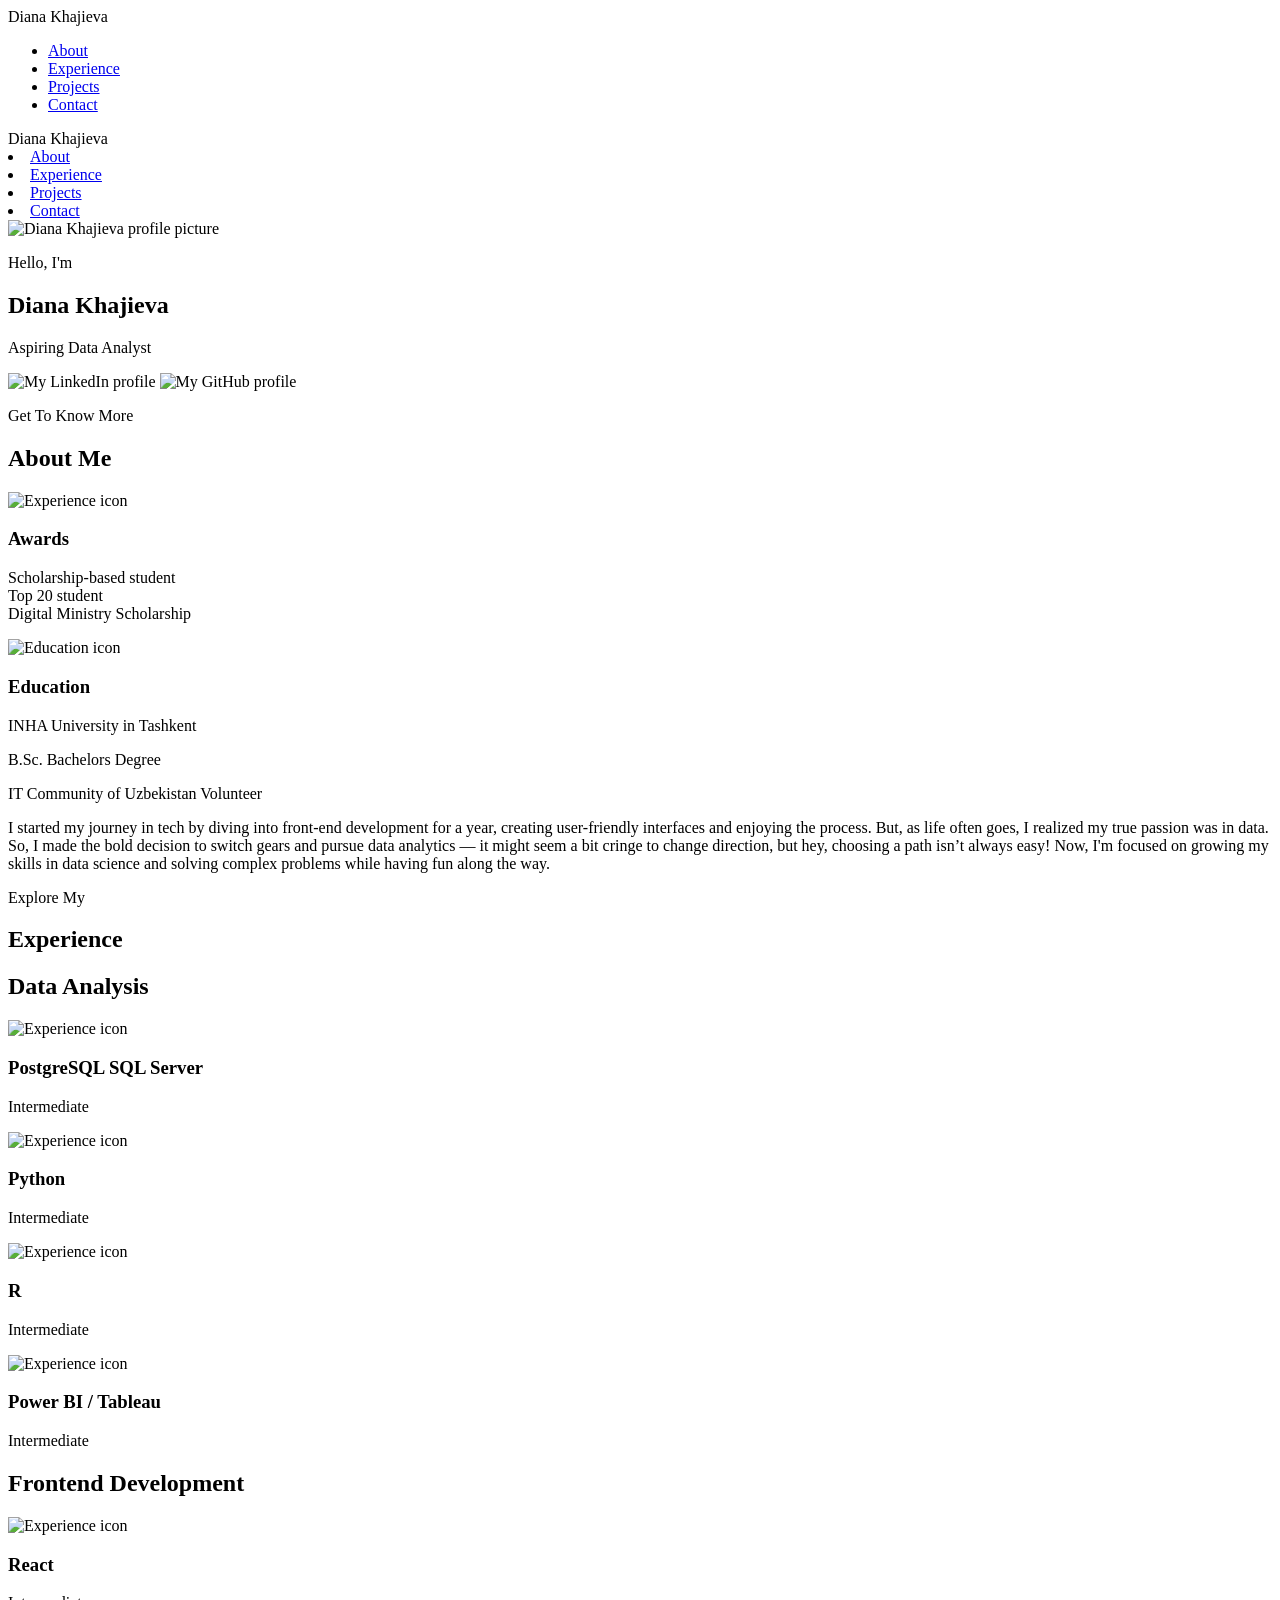
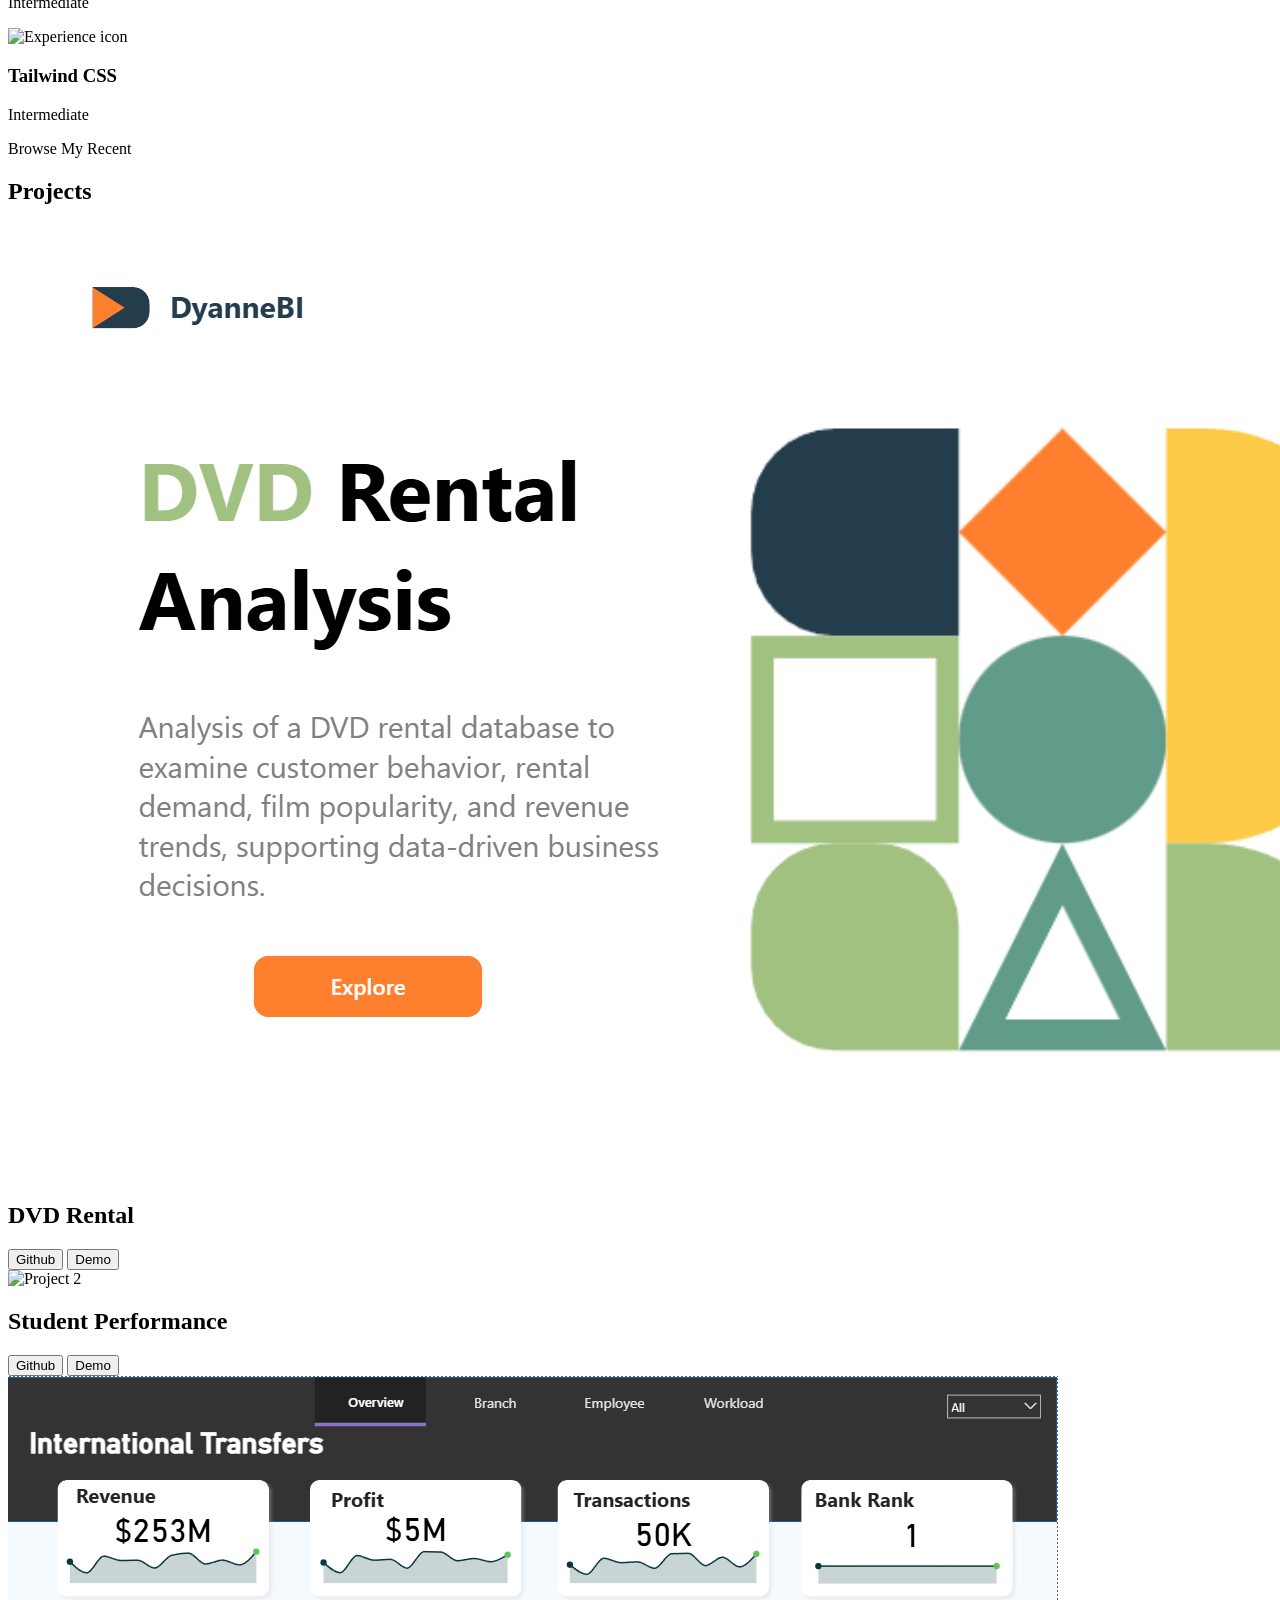
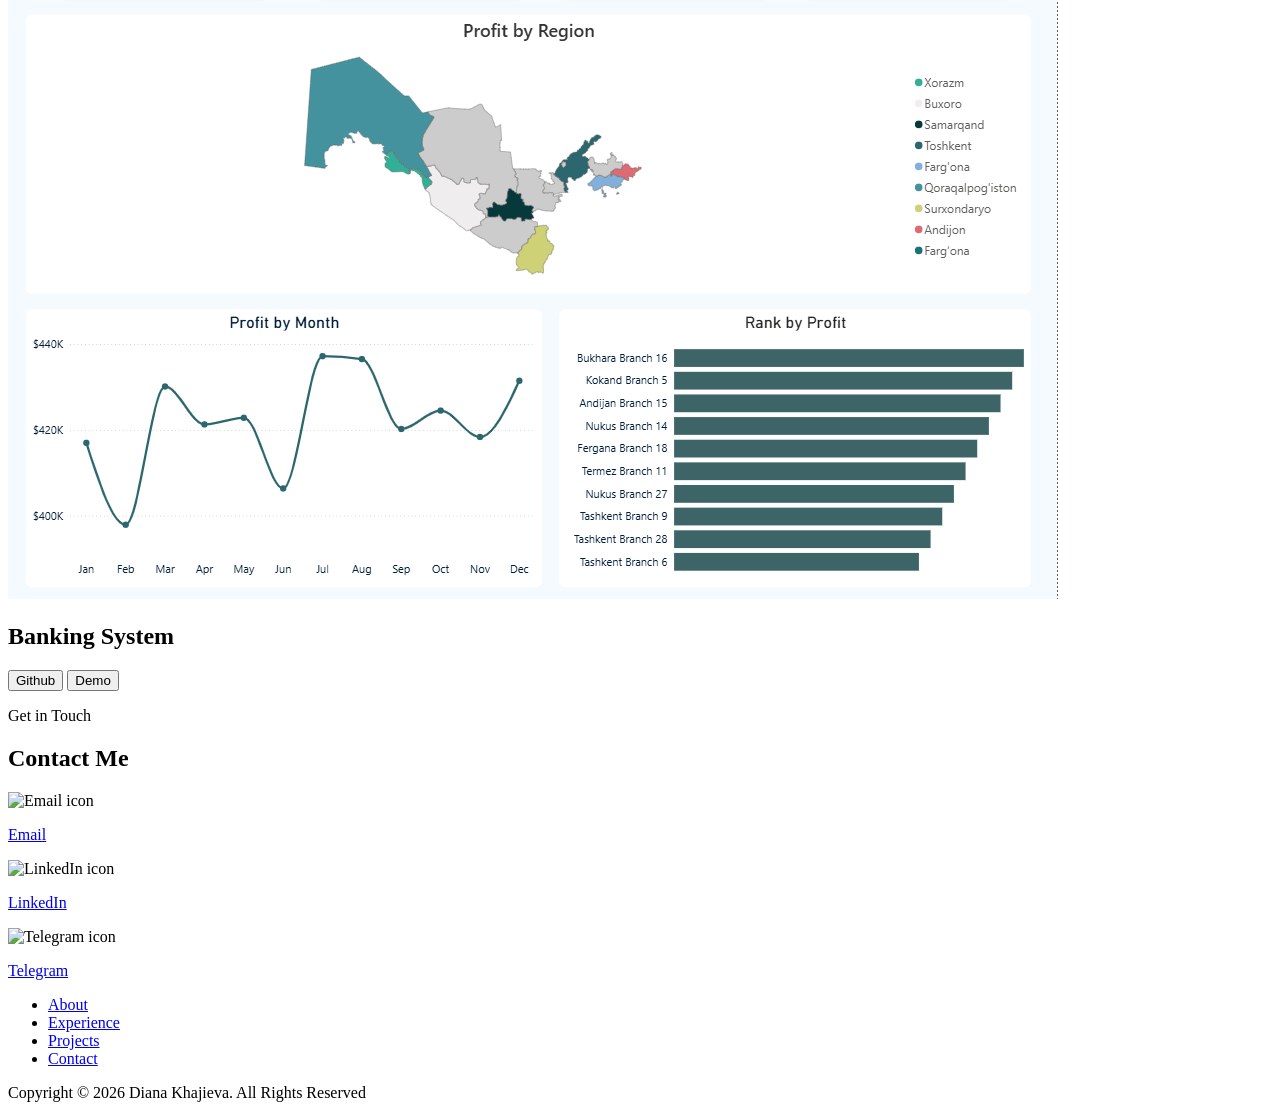
==== index.html @ f4fe3c89 "Update index.html" ====
<!DOCTYPE html>
<html lang="en">
<head>
    <meta charset="UTF-8">
    <meta name="viewport" content="width=device-width, initial-scale=1.0">
    <title>My Portfolio</title>
    <link rel="stylesheet" href="style.css">
    <link rel="stylesheet" href="mediaqueries.css">
</head>
<body>
   <nav id="desktop-nav">
    <div class="logo">Diana Khajieva</div>
    <div>
        <ul class="nav-links">
          <li><a href="#about">About</a></li>
          <li><a href="#experience">Experience</a></li>
          <li><a href="#projects">Projects</a></li>
          <li><a href="#contact">Contact</a></li>
        </ul>
    </div>
   </nav>
   <nav id="hamburger-nav">
    <div class="logo">Diana Khajieva</div>
    <div class="hamburger-menu">
        <div class="hamburger-icon" onclick="toggleMenu()">
            <span></span>
            <span></span>
            <span></span>
        </div>
        <div class="menu-links">
            <li><a href="#about" onclick="toggleMenu()">About</a></li>
            <li><a href="#experience" onclick="toggleMenu()">Experience</a></li>
            <li><a href="#projects" onclick="toggleMenu()">Projects</a></li>
            <li><a href="#contact" onclick="toggleMenu()">Contact</a></li>
        </div>
    </div>
   </nav>
   <section id="profile">
    <div class="section__pic-container">
        <img src="./assets/myphoto.jpg" alt="Diana Khajieva profile picture">
    </div>
    <div class="section__text">
        <p class="section__text__p1">Hello, I'm</p>
        <h1>Diana Khajieva</h1>
        <p class="section__text__p2">Aspiring Data Analyst</p>
        <div id="socials-container">
            <img 
            src="./assets/linkedin.png" 
            alt="My LinkedIn profile"
            class="icon" 
            onclick="location.href='https://www.linkedin.com/in/diana-khajieva/'"
            />
            <img 
            src="./assets/github.png" 
            alt="My GitHub profile"
            class="icon" 
            onclick="location.href='https://github.com/KhDyanne?tab=repositories'"
            />
        </div>
    </div>
   </section>
   <section id="about">
    <p class="section__text__p1">Get To Know More</p>
    <h1 class="title">About Me</h1>
    <div class="section-container">
        <div class="about-details-container">
            <div class="about-containers">
                <div class="details-container">
                    <img 
                    src="./assets/experience.png" 
                    alt="Experience icon"
                    class="icon"
                    />
                    <h3>Awards</h3>
                    <p>Scholarship-based student<br/>Top 20 student<br/>Digital Ministry Scholarship</p>
                </div>
                <div class="details-container">
                    <img 
                    src="./assets/education.png" 
                    alt="Education icon"
                    class="icon"
                    />
                    <h3>Education</h3>
                    <p>INHA University in Tashkent</p>
                    <p>B.Sc. Bachelors Degree</p>
                    <p>IT Community of Uzbekistan Volunteer</p>
                </div>
            </div>
            <div class="text-container">
                <p>
                    I started my journey in tech by diving into front-end development for a year, creating user-friendly interfaces and enjoying the process. But, as life often goes, I realized my true passion was in data. So, I made the bold decision to switch gears and pursue data analytics — it might seem a bit cringe to change direction, but hey, choosing a path isn’t always easy! Now, I'm focused on growing my skills in data science and solving complex problems while having fun along the way.
                </p>
            </div>
        </div>
    </div>
   </section>
   <section id="experience">
    <p class="section__text__p1">Explore My</p>
    <h1 class="title">Experience</h1>
    <div class="experience-details-container">
        <div class="about-containers">
            <div class="details-container">
                <h2 class="experience-sub-title">Data Analysis</h2>
                <div class="article-container">
                    <article>
                        <img 
                          src="./assets/checkmark.png" 
                          alt="Experience icon"
                          class="icon"
                         />
                         <div>
                          <h3>PostgreSQL SQL Server</h3>
                          <p>Intermediate</p>
                         </div>
                      </article>
                      <article>
                        <img 
                          src="./assets/checkmark.png" 
                          alt="Experience icon"
                          class="icon"
                         />
                         <div>
                           <h3>Python</h3>
                          <p>Intermediate</p>
                         </div>                        
                      </article>  
                      <article>
                        <img 
                          src="./assets/checkmark.png" 
                          alt="Experience icon"
                          class="icon"
                         />
                         <div>
                          <h3>R</h3>
                          <p>Intermediate</p>
                         </div>
                      </article>  
                      <article>
                        <img 
                          src="./assets/checkmark.png" 
                          alt="Experience icon"
                          class="icon"
                         />
                         <div>
                          <h3>Power BI / Tableau</h3>
                          <p>Intermediate</p>
                         </div>                        
                      </article> 
                </div>
            </div>
               <div class="details-container">
                <h2 class="experience-sub-title">Frontend Development</h2>
                <div class="article-container">
                    <article>
                      <img 
                        src="./assets/checkmark.png" 
                        alt="Experience icon"
                        class="icon"
                       />
                       <div>
                        <h3>React</h3>
                        <p>Intermediate</p>
                       </div>
                    </article>
                    <article>
                        <img 
                          src="./assets/checkmark.png" 
                          alt="Experience icon"
                          class="icon"
                         />
                         <div>
                          <h3>Tailwind CSS</h3>
                          <p>Intermediate</p>
                         </div>
                      </article>                     
                </div>
            </div>
        </div>
    </div>
   </section>
   <section id="projects">
    <p class="section__text__p1">Browse My Recent</p>
    <h1 class="title">Projects</h1>
    <div class="experience-details-container">
        <div class="about-containers">
            <div class="details-container color-container">
                <div class="article-container">
                    <img src="./assets/DVD Rental.png" alt="Project 1" class="project-img" />
                </div>
                <h2 class="experience-sub-title projetc-title">DVD Rental</h2>
                <div class="btn-container">
                    <button class="btn btn-color-2 project-btn" onclick="location.href='https://github.com/dianakhajieva/DVD-Rental-Analysis'">
                        Github
                    </button>
                    <button class="btn btn-color-2 project-btn" onclick="location.href='https://app.powerbi.com/view?r=eyJrIjoiZTMzMTIxOTgtY2NmOC00ZjBiLTk1ZGItYzE1MWYwODk1NDNjIiwidCI6ImJiODFlMDgyLTZmNzgtNDA4OS1hNmI2LTE3ODM3NzQ4ODQ0MyIsImMiOjEwfQ%3D%3D&pageName=be374f6d614ab4d9fee4'">
                        Demo
                    </button>
                </div>
            </div>
            <div class="details-container color-container">
                <div class="article-container">
                    <img src="./assets/Student Performance.png" alt="Project 2" class="project-img" />
                </div>
                <h2 class="experience-sub-title projetc-title">Student Performance</h2>
                <div class="btn-container">
                    <button class="btn btn-color-2 project-btn" onclick="location.href='https://github.com/dianakhajieva/Student-Dashboard'">
                        Github
                    </button>
                     <button class="btn btn-color-2 project-btn" onclick="location.href='https://app.powerbi.com/view?r=eyJrIjoiN2Y1ZDM3NTctZGQ3OS00MjJiLTk4ODctMjk1YzY3ODg1MDYzIiwidCI6ImJiODFlMDgyLTZmNzgtNDA4OS1hNmI2LTE3ODM3NzQ4ODQ0MyIsImMiOjEwfQ%3D%3D'">
                        Demo
                    </button>
                </div>
            </div>
            <div class="details-container color-container">
                <div class="article-container">
                    <img src="./assets/Banking Dashboard.png" alt="Project 3" class="project-img" />
                </div>
                <h2 class="experience-sub-title projetc-title">Banking System</h2>
                <div class="btn-container">
                    <button class="btn btn-color-2 project-btn" onclick="location.href='https://github.com/dianakhajieva/Banking-Dashboard'">
                        Github
                    </button>
                     <button class="btn btn-color-2 project-btn" onclick="location.href='https://app.powerbi.com/view?r=eyJrIjoiMmIwMDI1ZDAtZTk2OS00MzQyLTkzYzUtZTgxOGIwMzc1NmM0IiwidCI6ImJiODFlMDgyLTZmNzgtNDA4OS1hNmI2LTE3ODM3NzQ4ODQ0MyIsImMiOjEwfQ%3D%3D&pageName=4c919d1bd4a3b4f9d3ef'">
                        Demo
                    </button>
                </div>
            </div>
        </div>
    </div>
   </section>
   <section id="contact">
    <p class="section__text__p1">Get in Touch</p>
    <h1 class="title">Contact Me</h1>
    <div class="contact-info-upper-container">
        <div class="contact-info-container">
            <img 
              src="./assets/email.png" 
              alt="Email icon" 
              class="icon contact-icon email-icon"
            />
            <p><a href="mailto:dianakhajievagmail.com">Email</a></p>
        </div>
        <div class="contact-info-container">
            <img 
              src="./assets/linkedin.png" 
              alt="LinkedIn icon" 
              class="icon contact-icon"
            />
            <p><a href="https://www.linkedin.com/in/diana-khajieva/">LinkedIn</a></p>
        </div>
        <div class="contact-info-container">
            <img 
              src="./assets/telegram.png" 
              alt="Telegram icon" 
              class="icon contact-icon"
            />
            <p><a href="https://t.me/khdyanne">Telegram</a></p>
        </div>
    </div>
   </section>
   <footer>
    <nav>
        <div class="nav-links-container">
            <ul class="nav-links">
                <li><a href="#about">About</a></li>
                <li><a href="#experience">Experience</a></li>
                <li><a href="#projects">Projects</a></li>
                <li><a href="#contact">Contact</a></li>
              </ul>
        </div>
    </nav>
    <p>Copyright &#169 2026 Diana Khajieva. All Rights Reserved</p>
   </footer>
    <script src="script.js"></script>
</body>
</html>
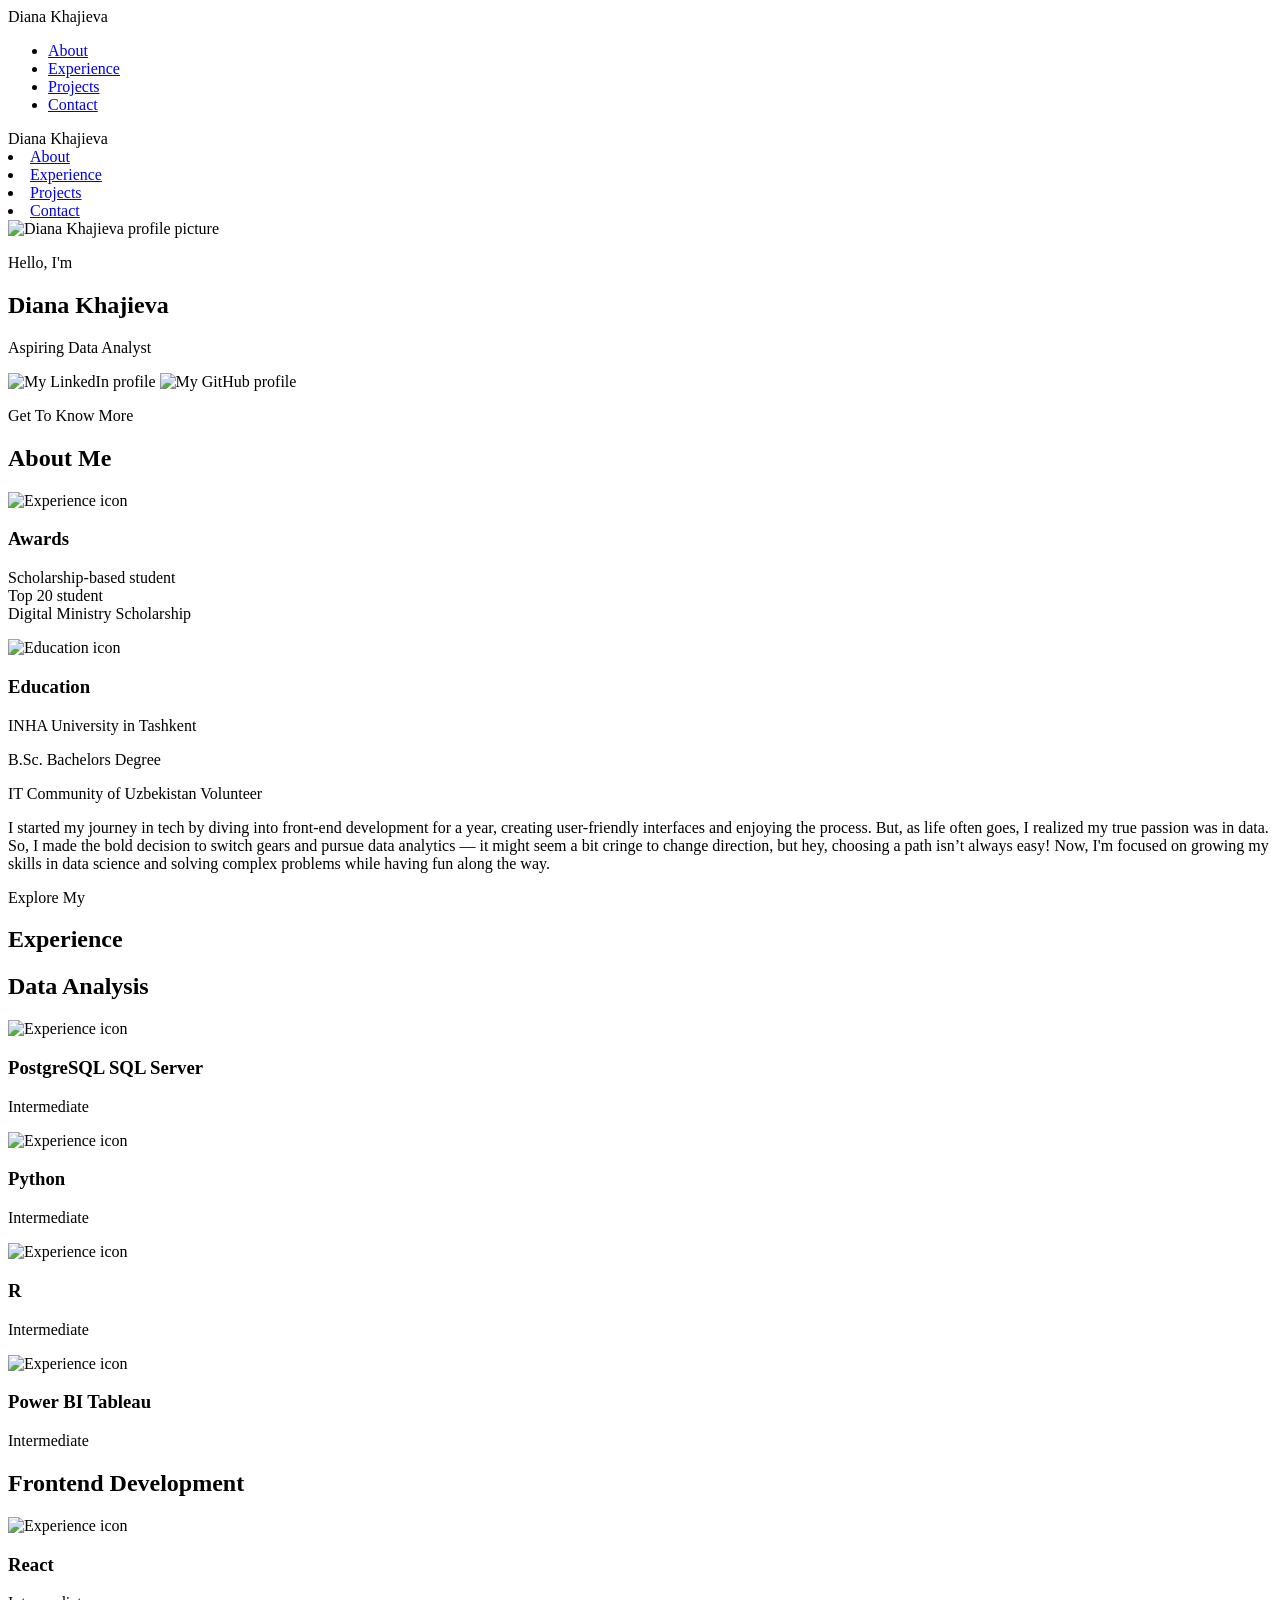
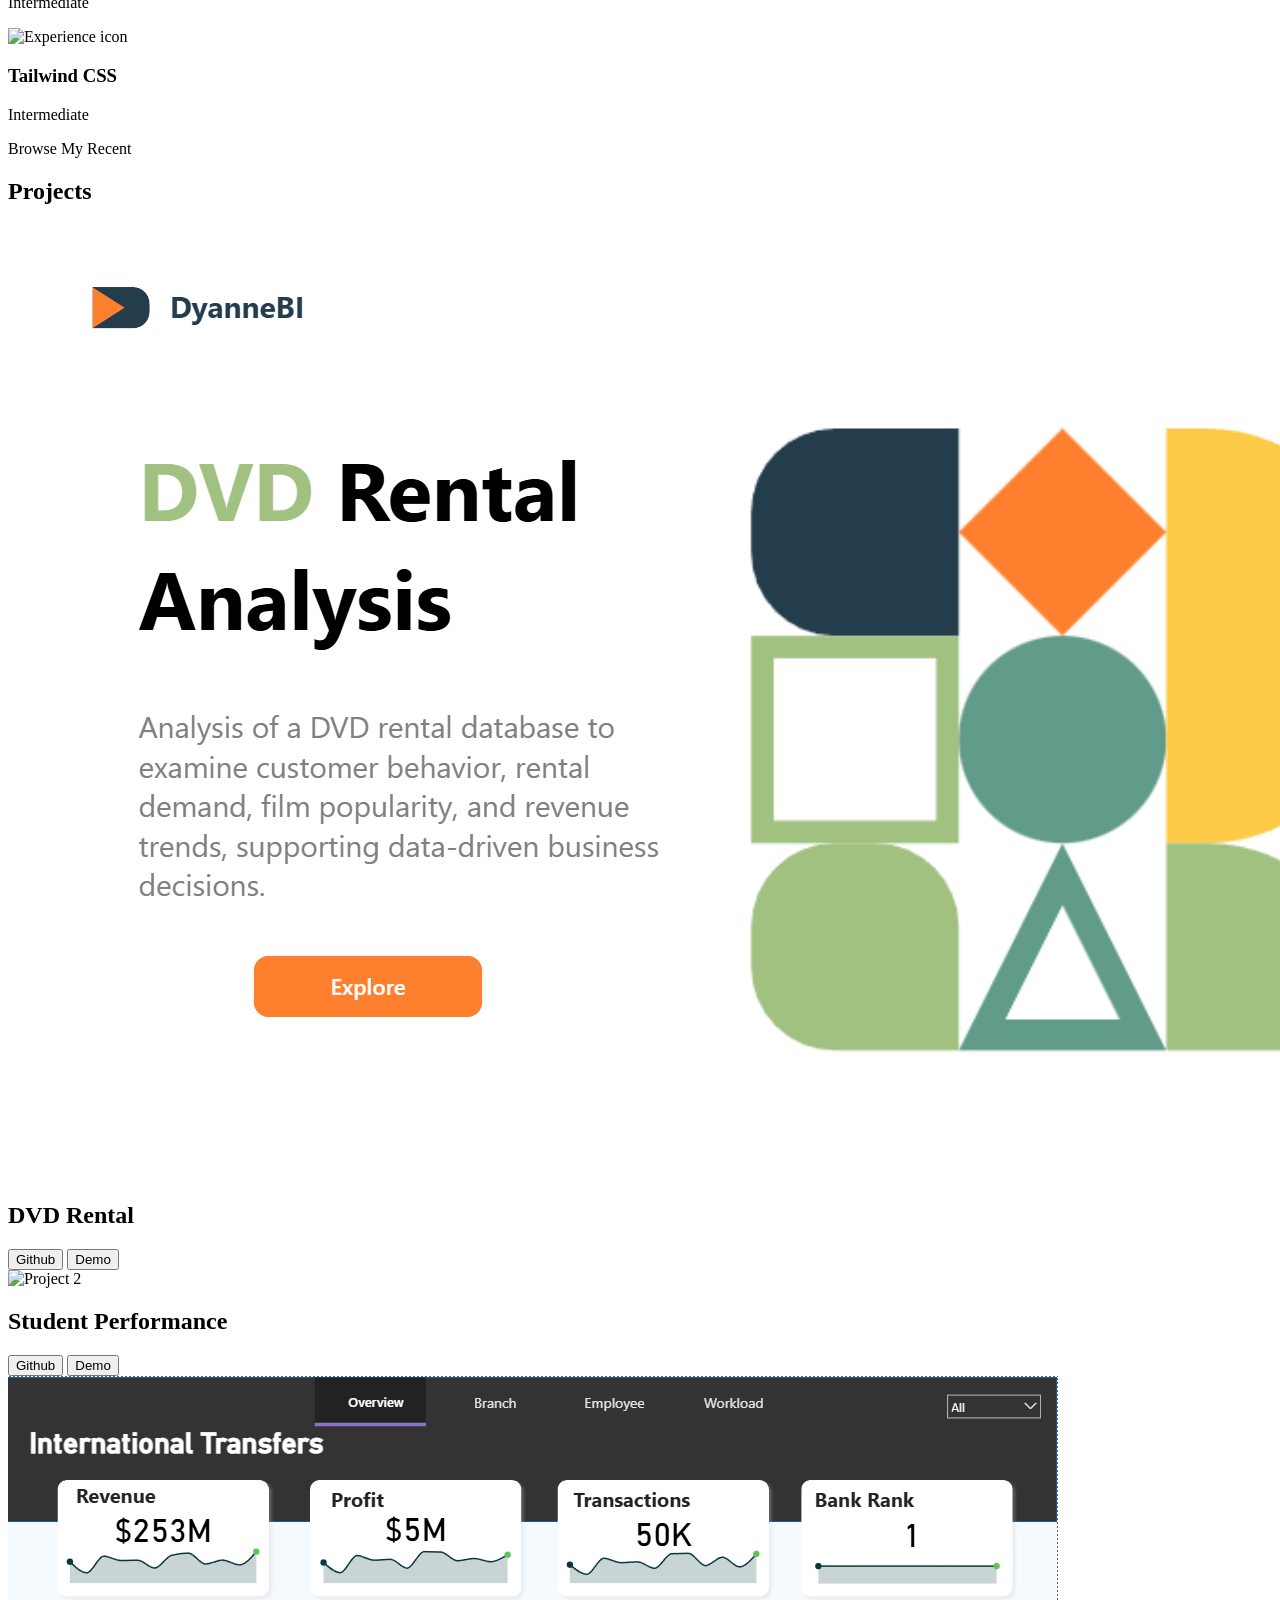
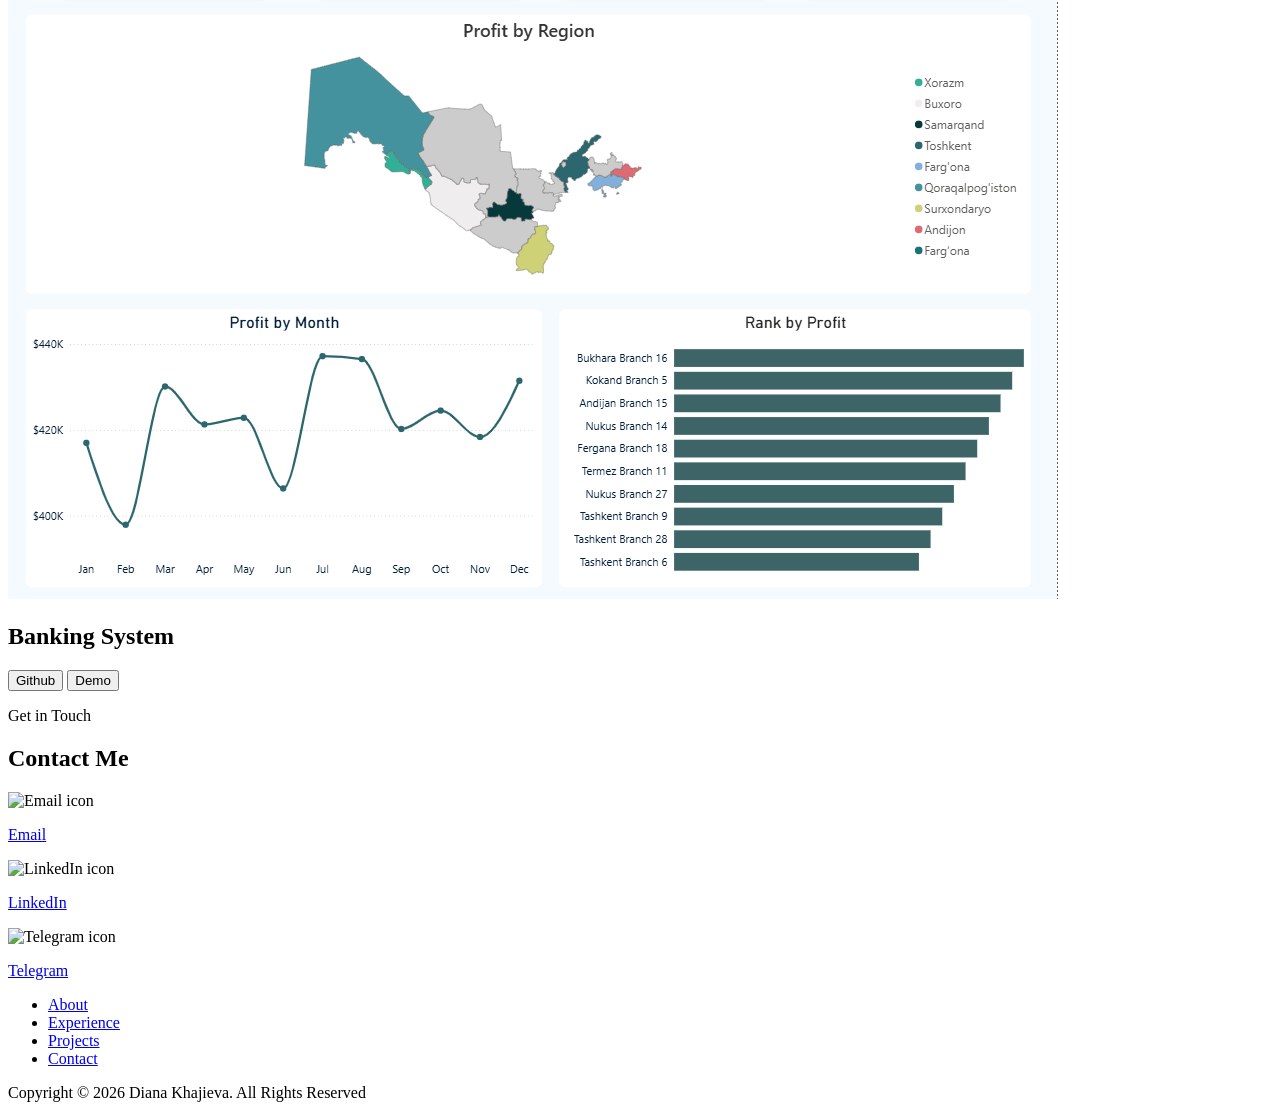
==== commit 74098d35: "Update index.html" ====
--- a/index.html
+++ b/index.html
@@ -142,7 +142,7 @@
                           class="icon"
                          />
                          <div>
-                          <h3>Power BI / Tableau</h3>
+                          <h3>Power BI Tableau</h3>
                           <p>Intermediate</p>
                          </div>                        
                       </article> 
@@ -277,3 +277,4 @@
 
 
 
+
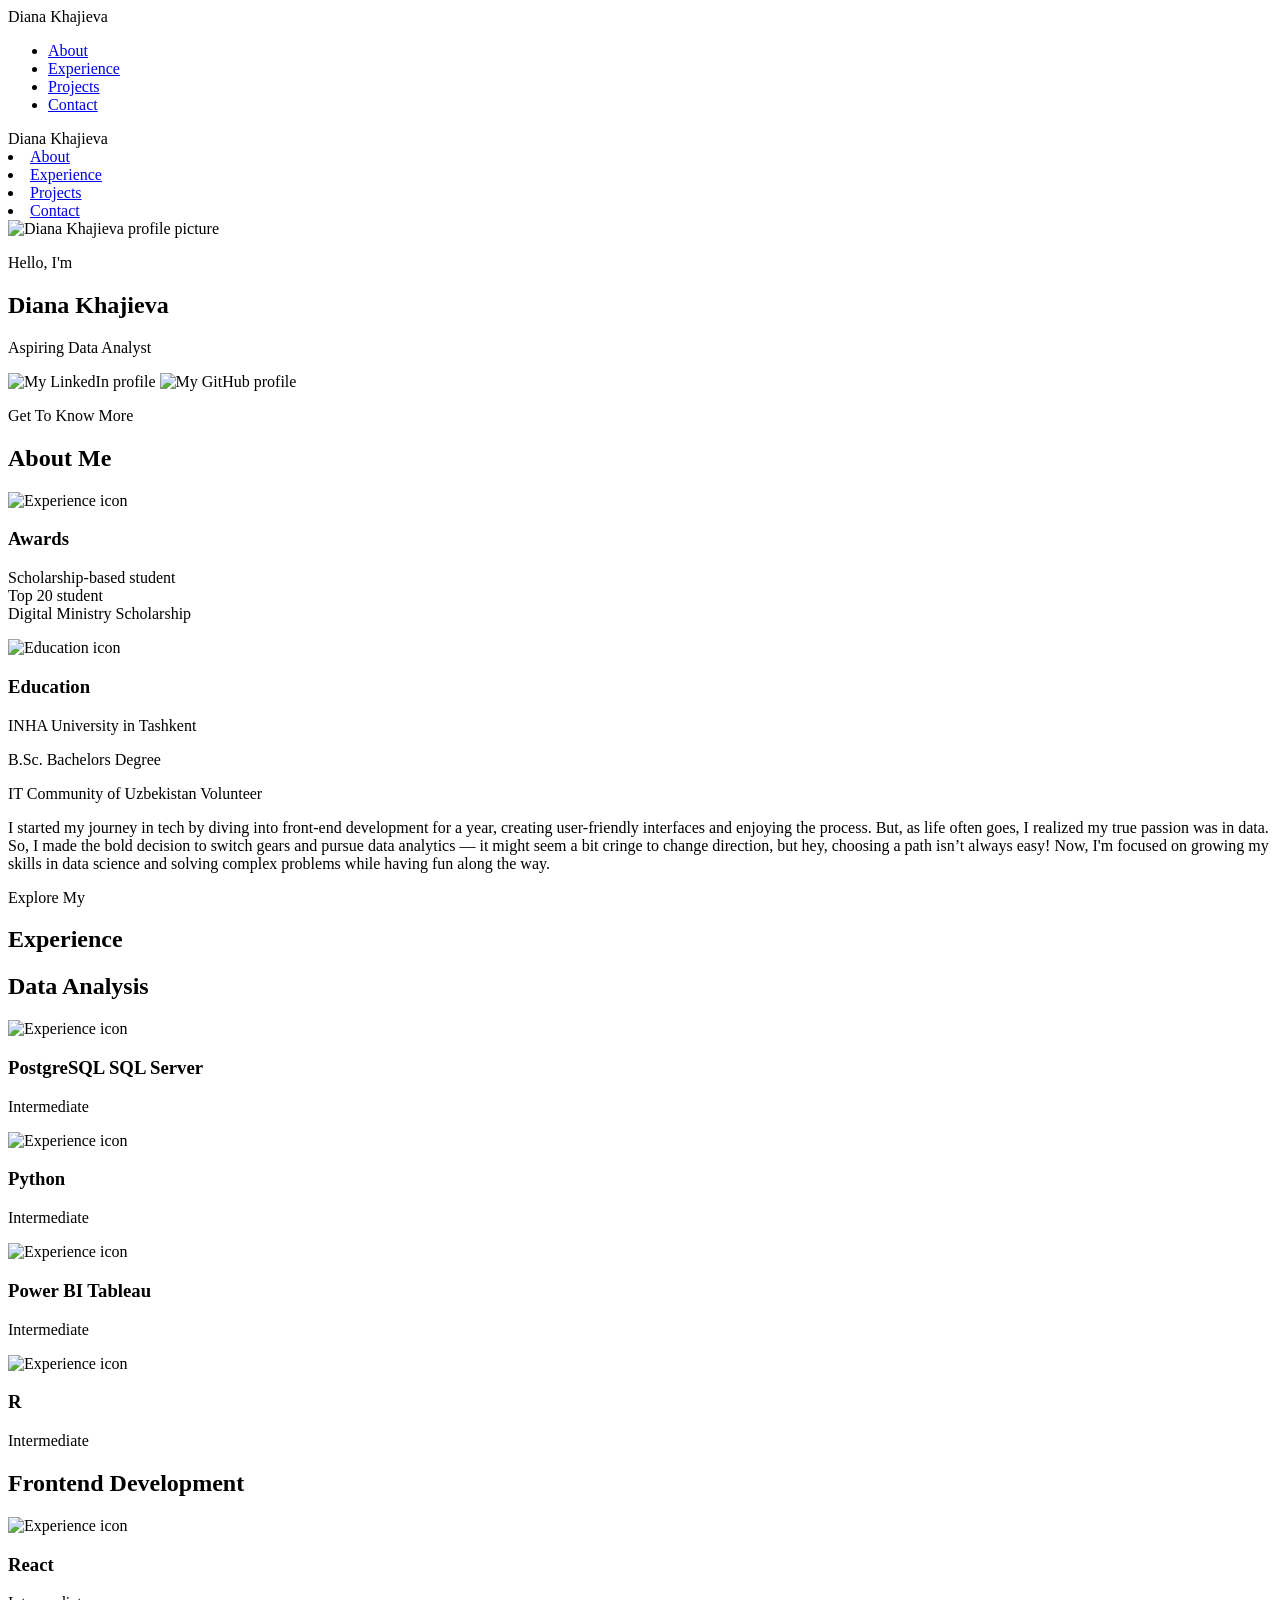
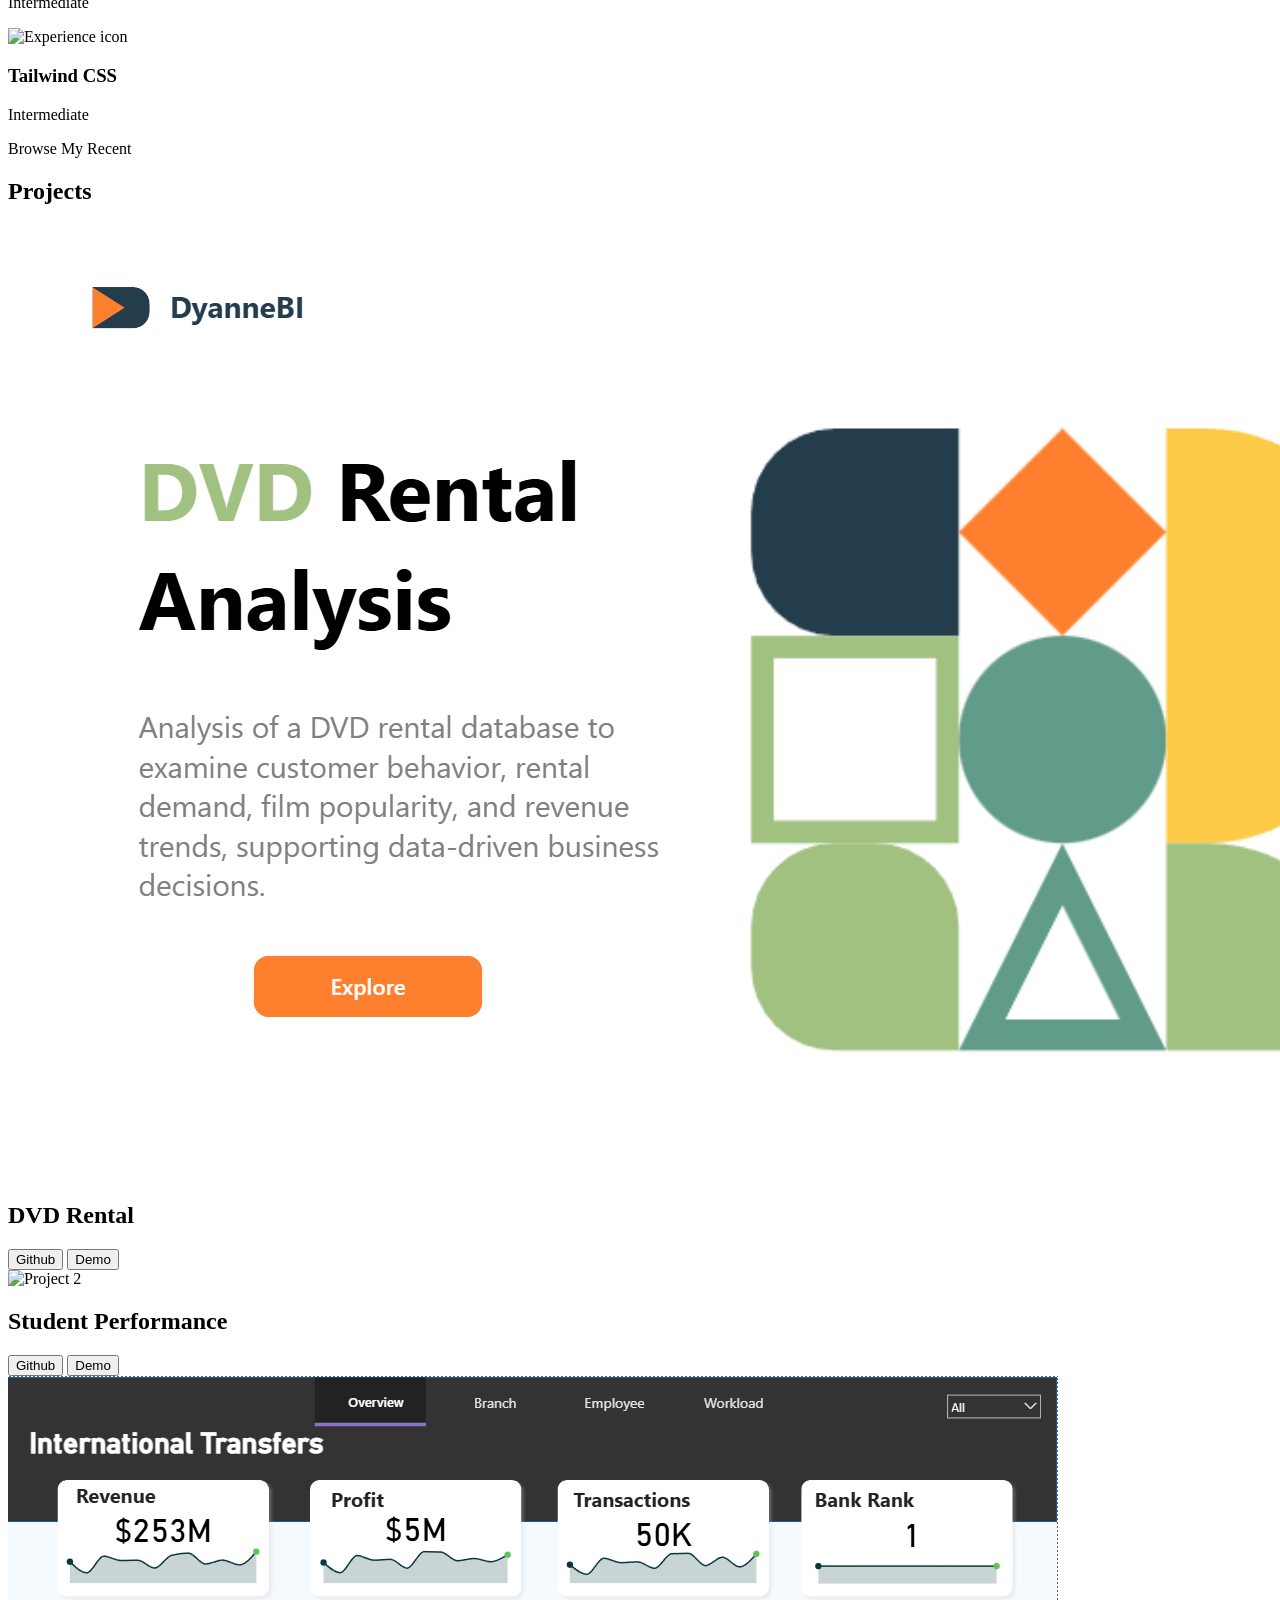
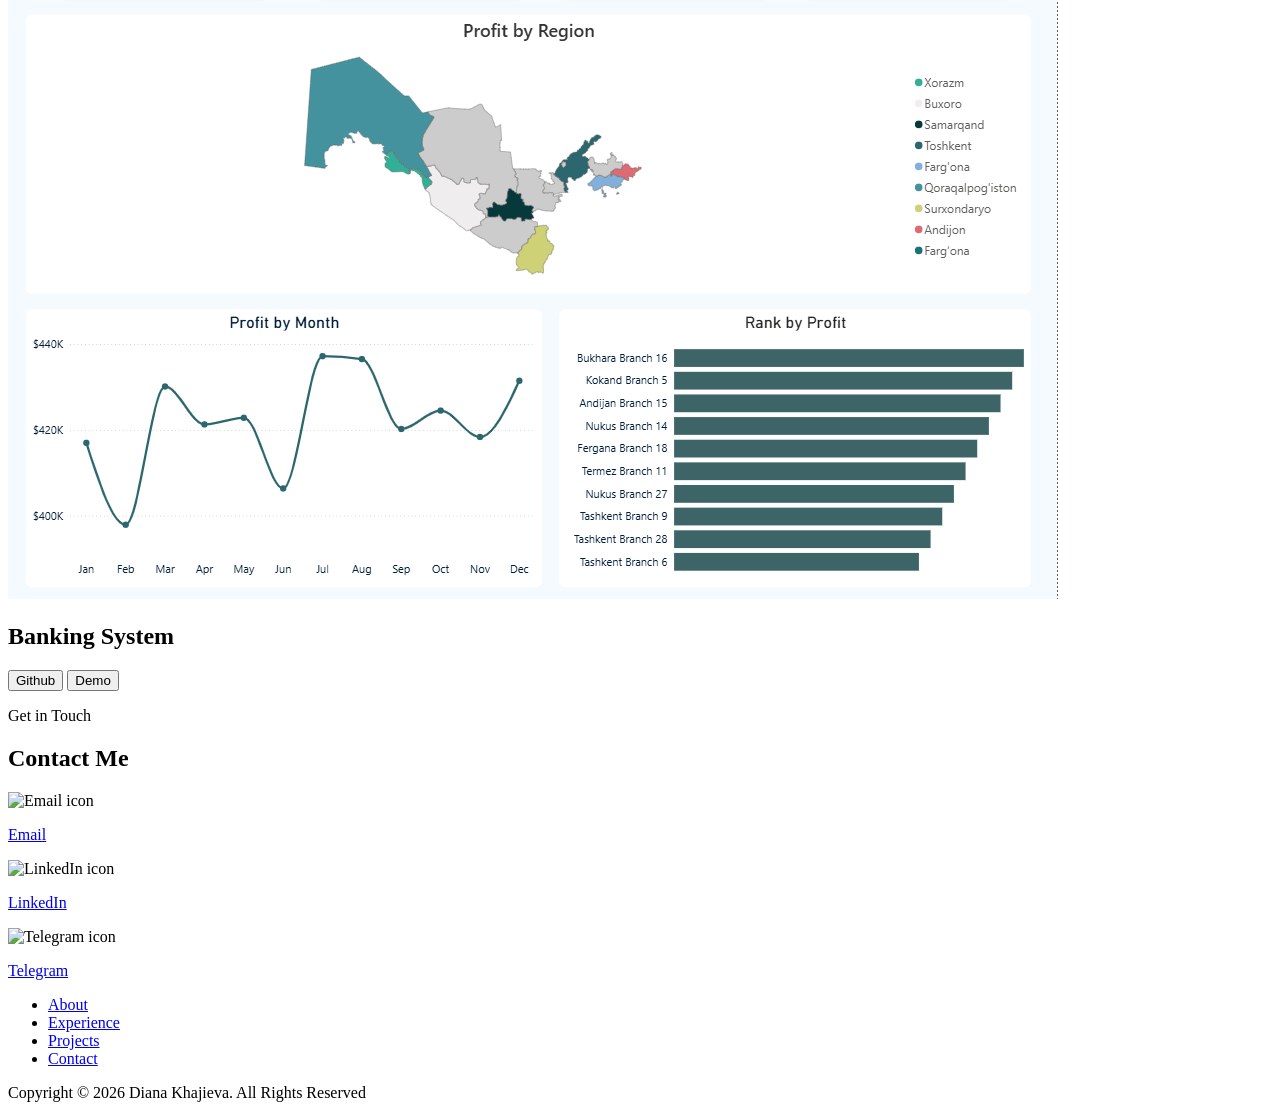
==== commit 44488e45: "Update index.html" ====
--- a/index.html
+++ b/index.html
@@ -131,7 +131,7 @@
                           class="icon"
                          />
                          <div>
-                          <h3>R</h3>
+                          <h3>Power BI Tableau</h3>
                           <p>Intermediate</p>
                          </div>
                       </article>  
@@ -142,7 +142,7 @@
                           class="icon"
                          />
                          <div>
-                          <h3>Power BI Tableau</h3>
+                          <h3>R</h3>
                           <p>Intermediate</p>
                          </div>                        
                       </article> 
@@ -278,3 +278,4 @@
 
 
 
+
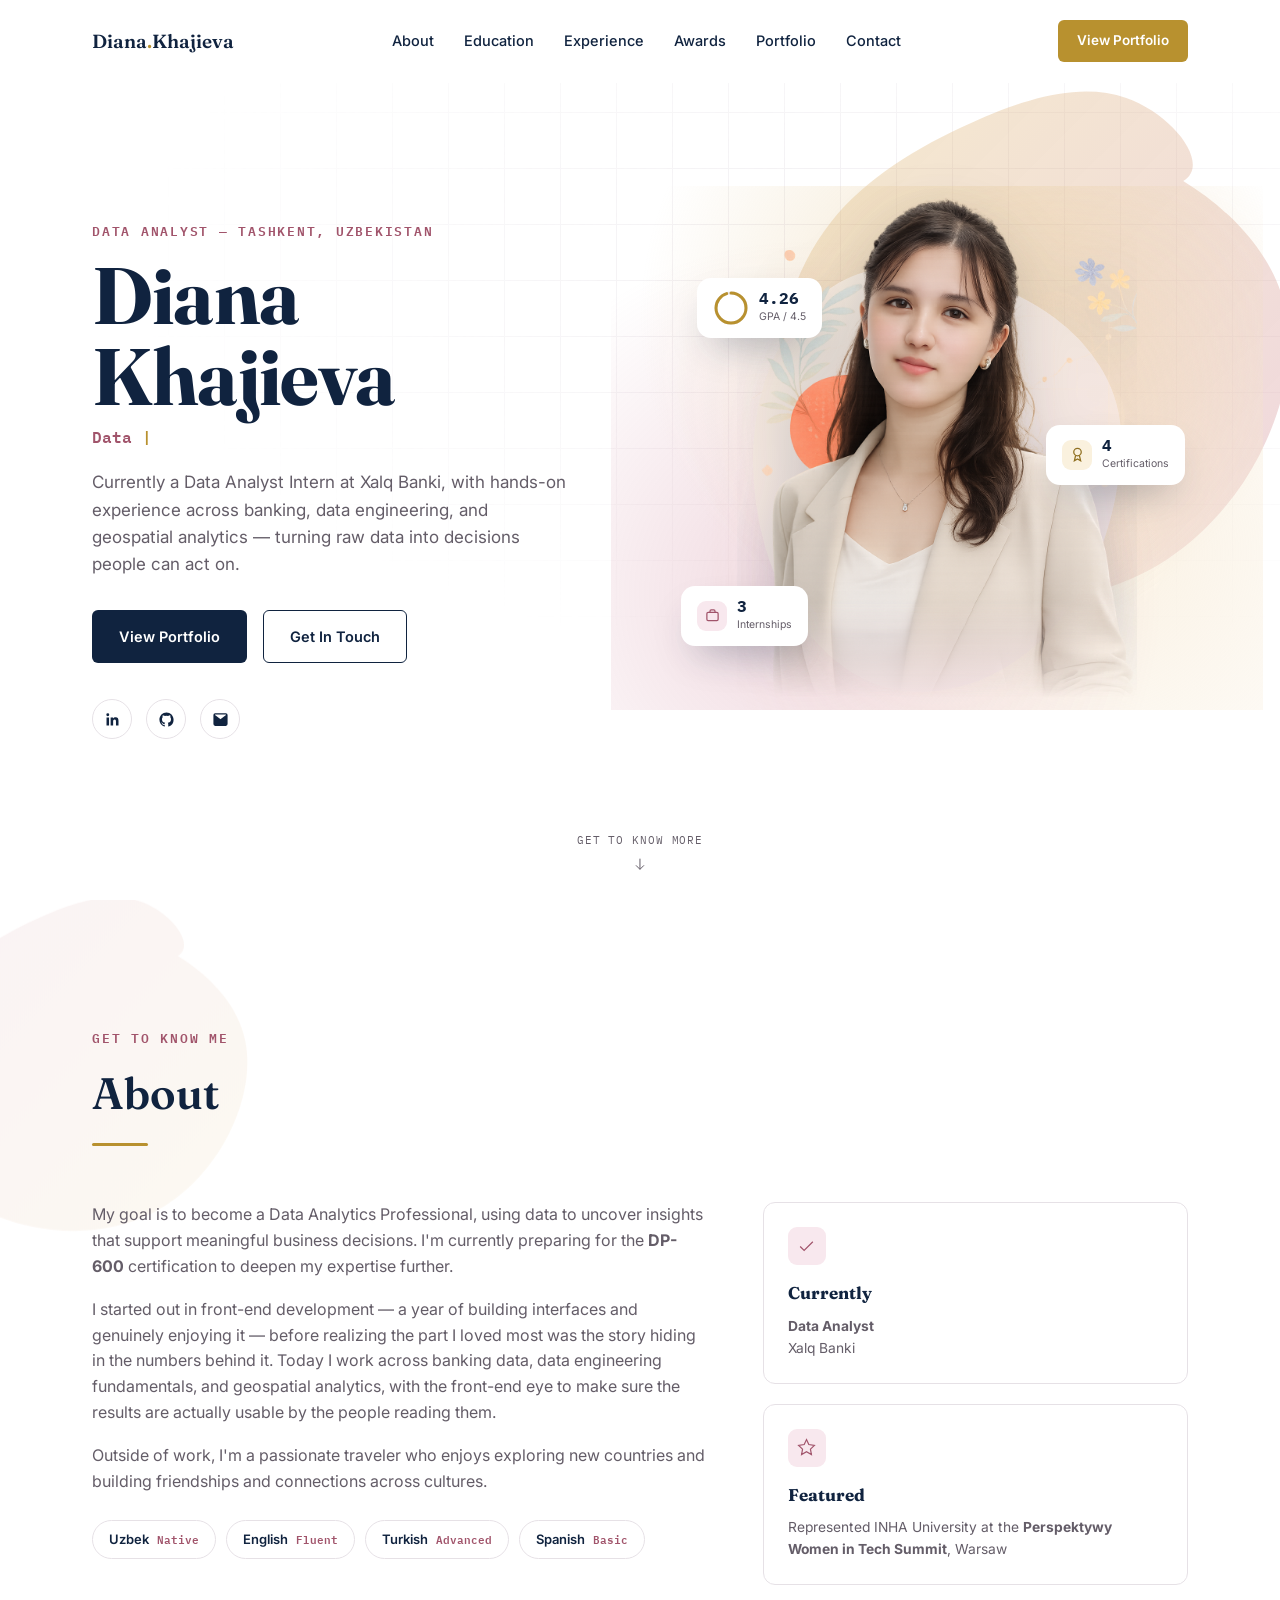
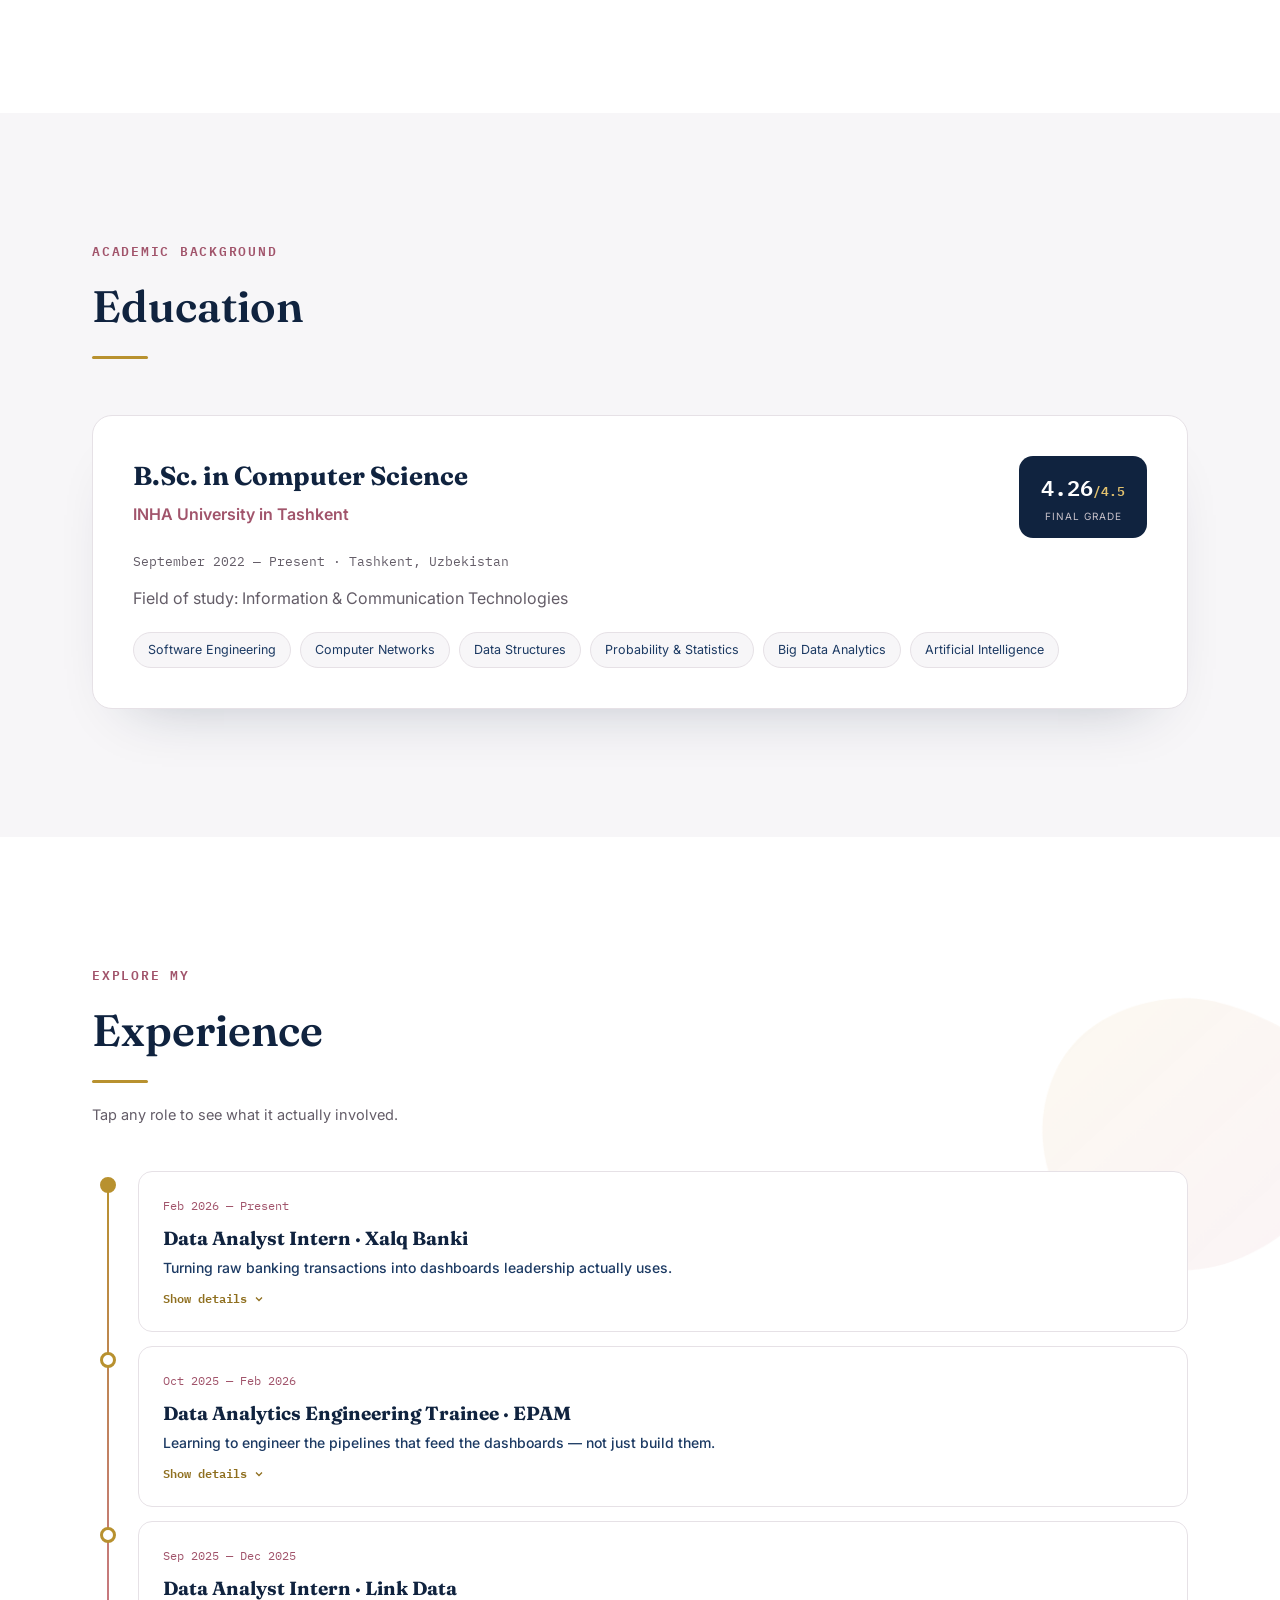
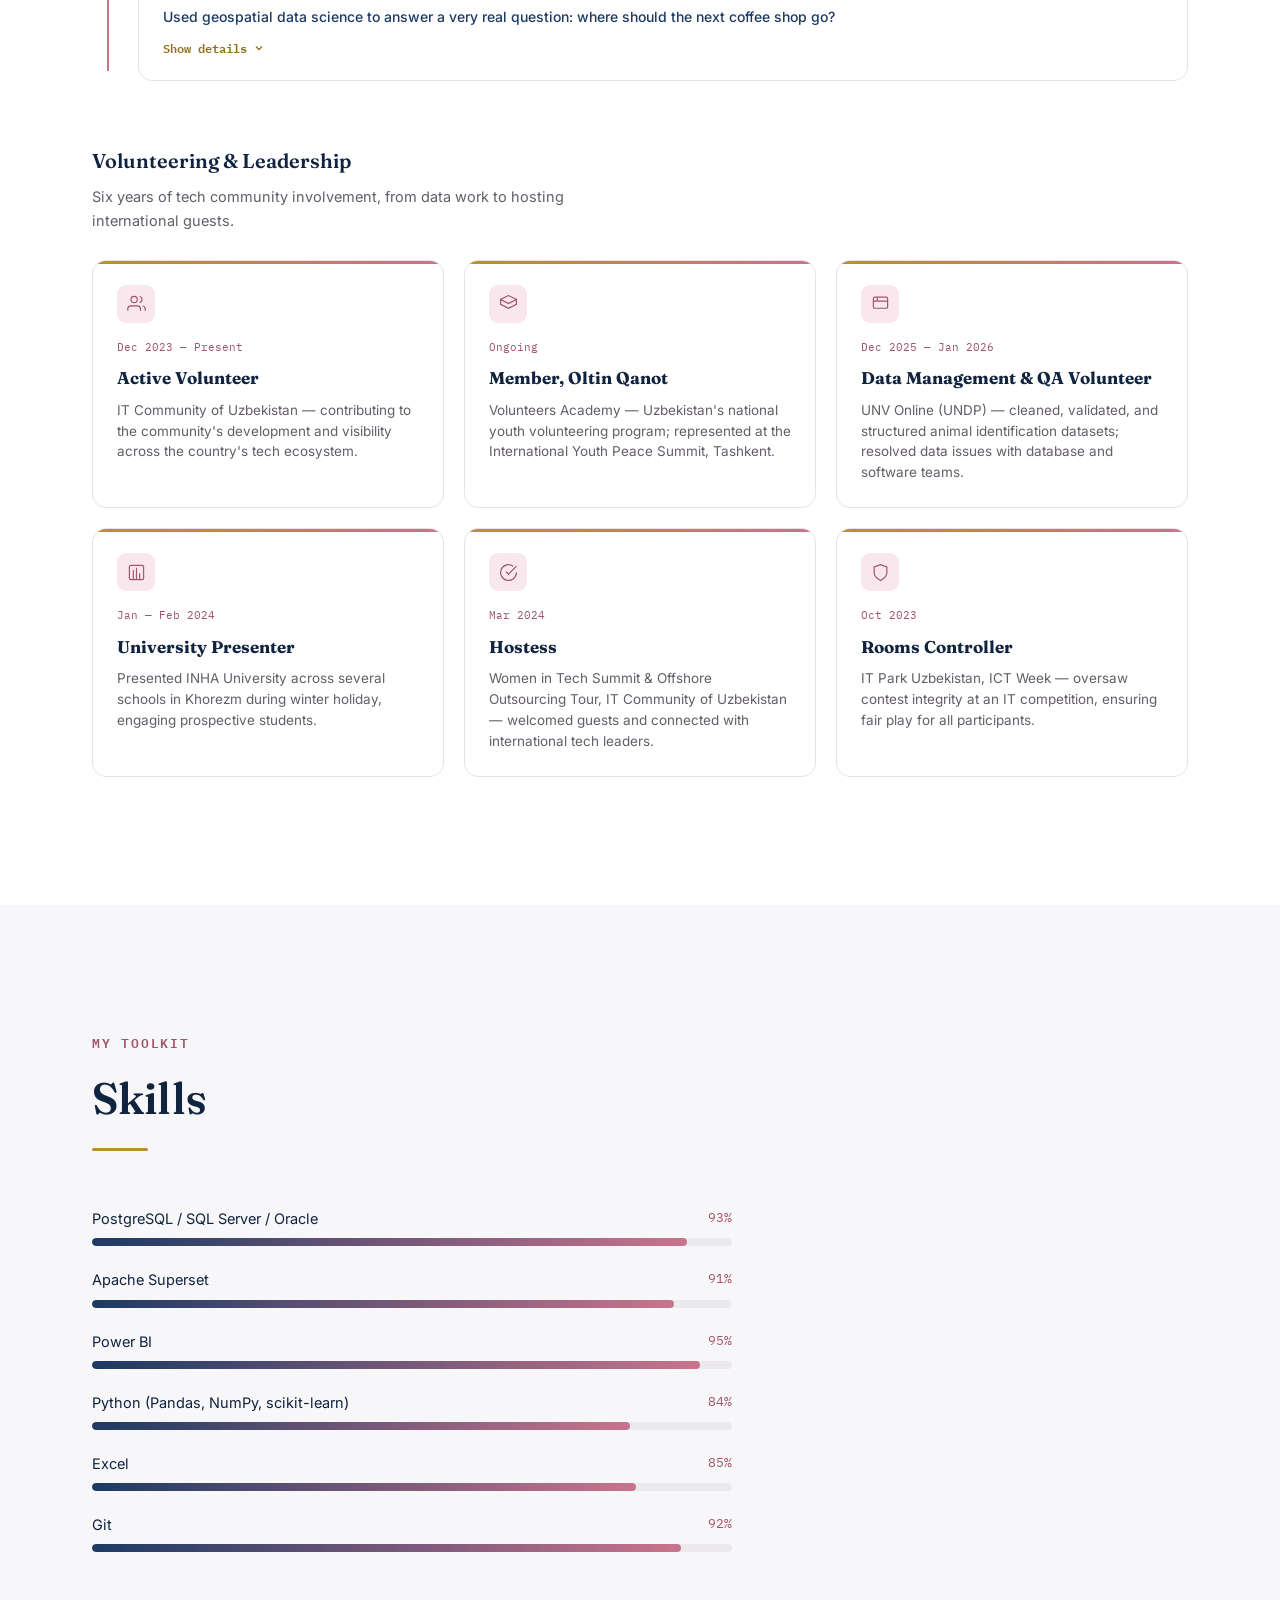
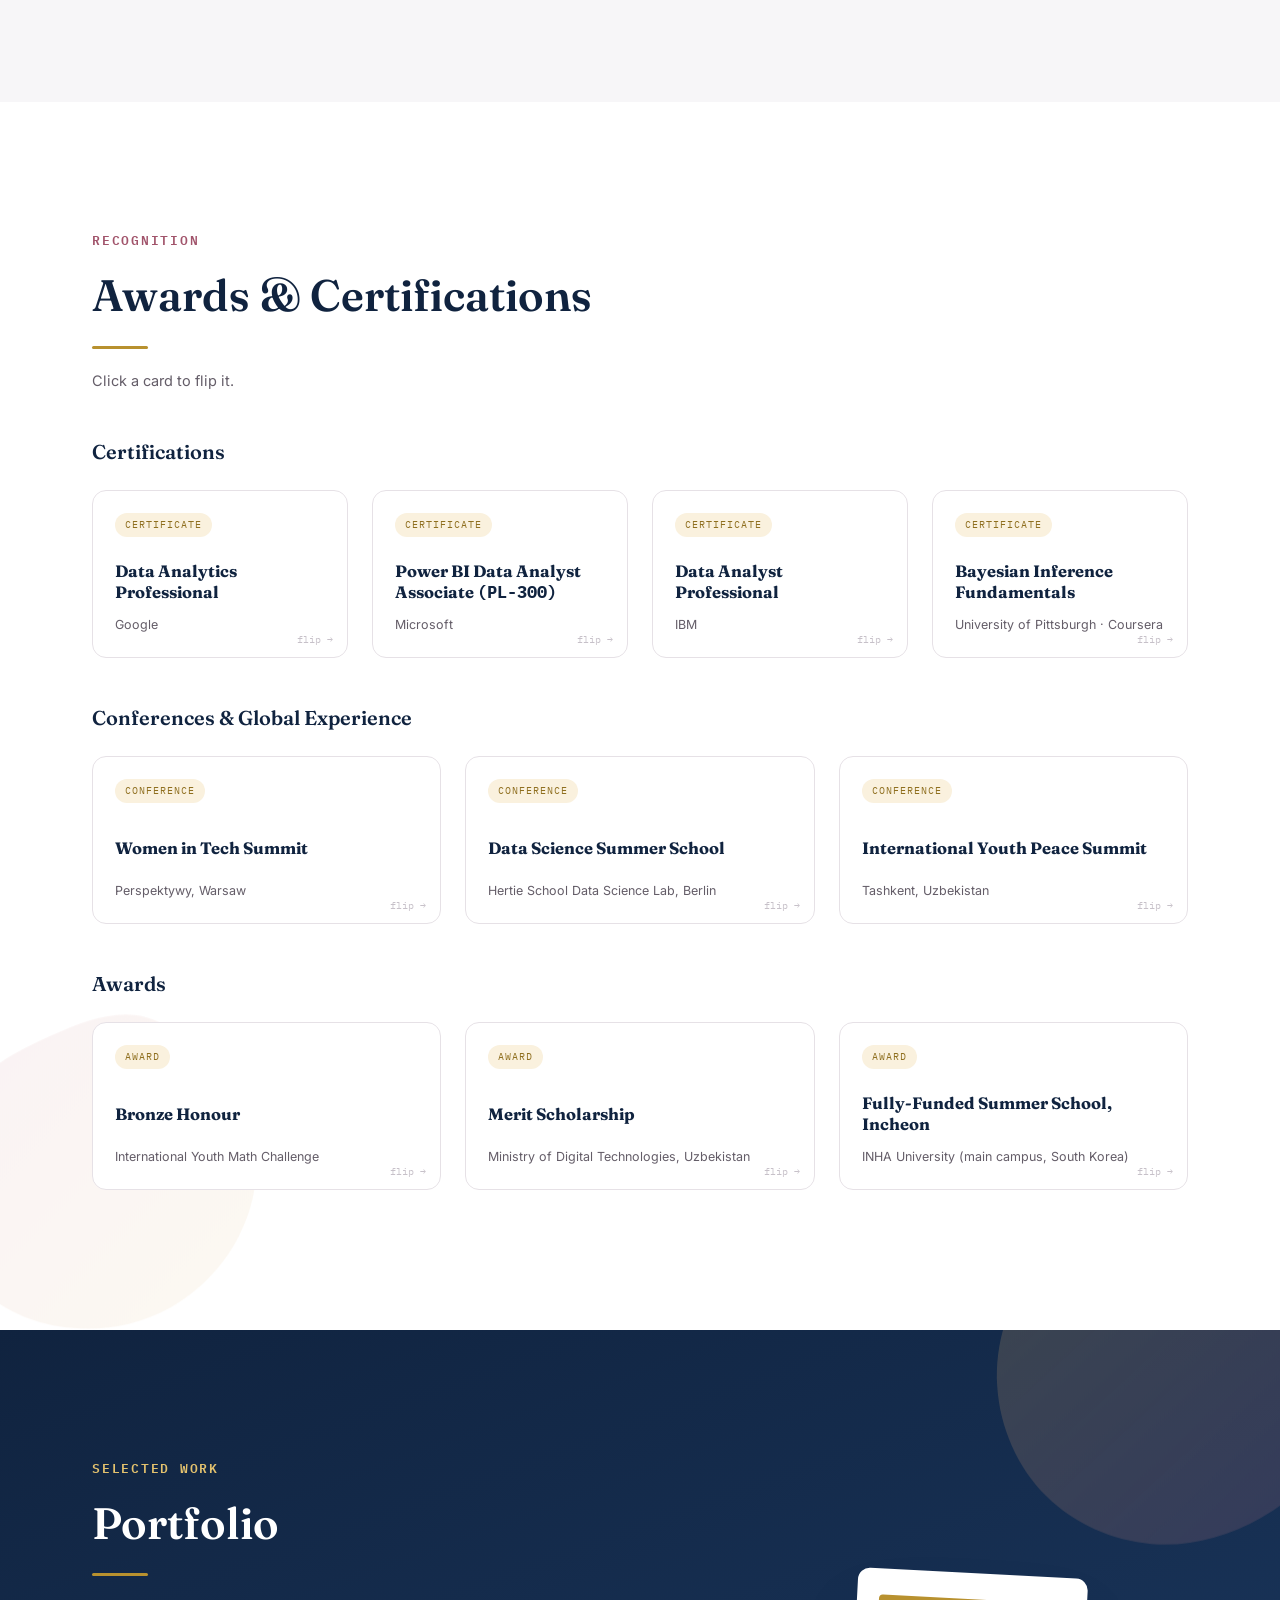
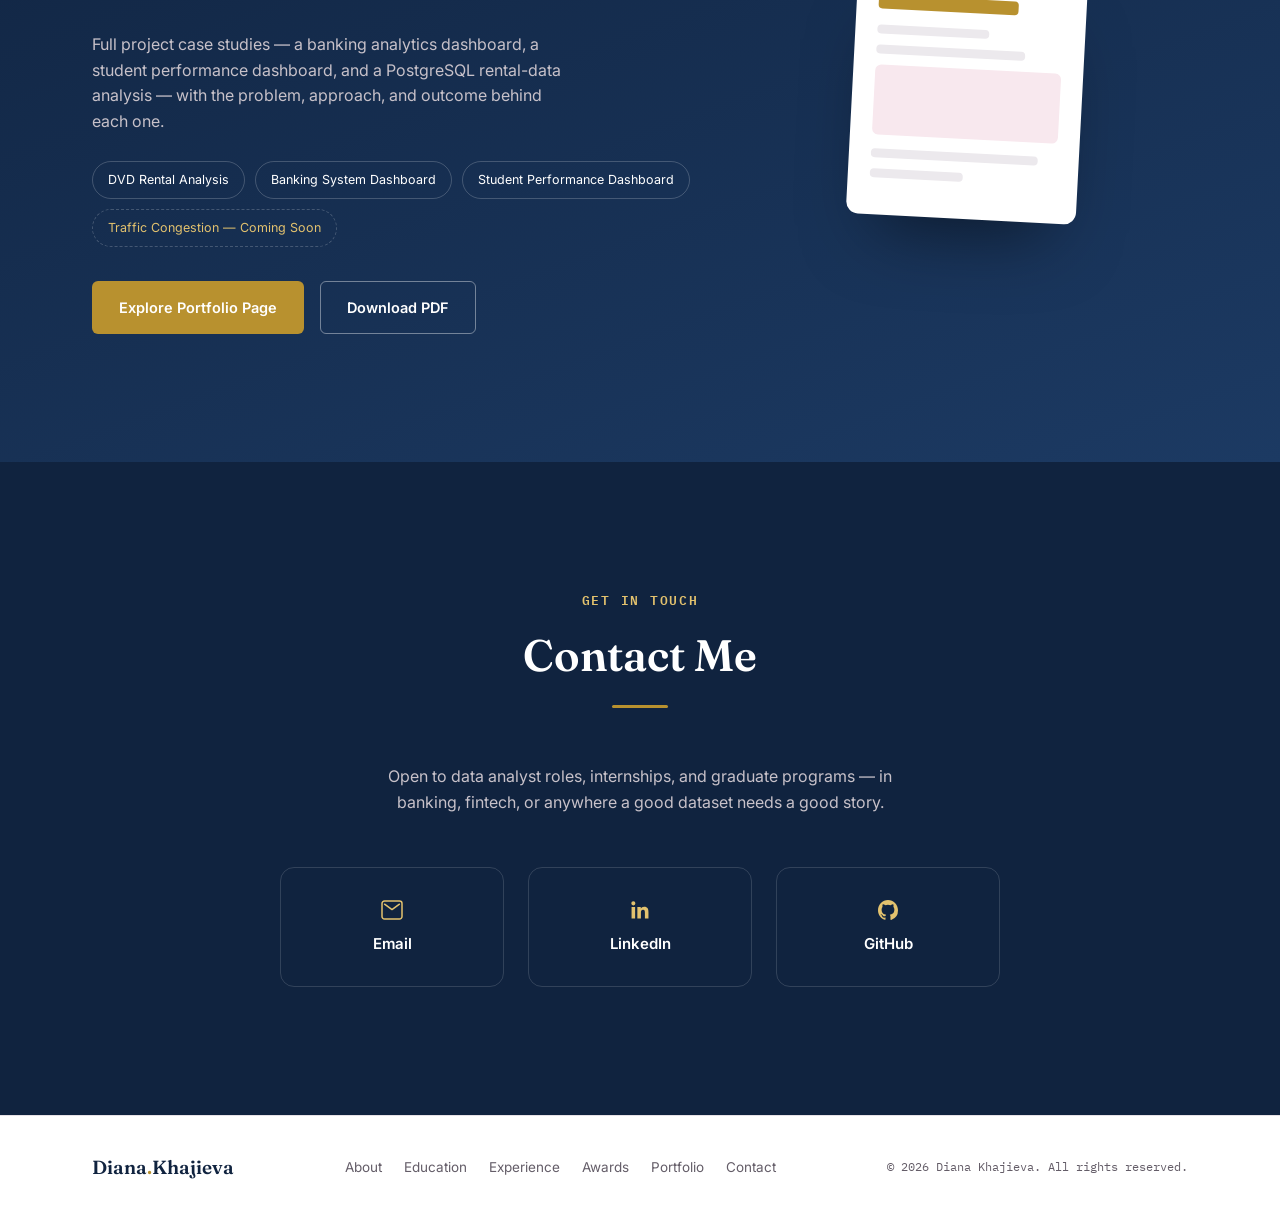
==== commit 5a4b7687: "Add files via upload" ====
--- a/index.html
+++ b/index.html
@@ -1,281 +1,565 @@
-<!DOCTYPE html>
-<html lang="en">
-<head>
-    <meta charset="UTF-8">
-    <meta name="viewport" content="width=device-width, initial-scale=1.0">
-    <title>My Portfolio</title>
-    <link rel="stylesheet" href="style.css">
-    <link rel="stylesheet" href="mediaqueries.css">
-</head>
-<body>
-   <nav id="desktop-nav">
-    <div class="logo">Diana Khajieva</div>
-    <div>
-        <ul class="nav-links">
-          <li><a href="#about">About</a></li>
-          <li><a href="#experience">Experience</a></li>
-          <li><a href="#projects">Projects</a></li>
-          <li><a href="#contact">Contact</a></li>
-        </ul>
-    </div>
-   </nav>
-   <nav id="hamburger-nav">
-    <div class="logo">Diana Khajieva</div>
-    <div class="hamburger-menu">
-        <div class="hamburger-icon" onclick="toggleMenu()">
-            <span></span>
-            <span></span>
-            <span></span>
-        </div>
-        <div class="menu-links">
-            <li><a href="#about" onclick="toggleMenu()">About</a></li>
-            <li><a href="#experience" onclick="toggleMenu()">Experience</a></li>
-            <li><a href="#projects" onclick="toggleMenu()">Projects</a></li>
-            <li><a href="#contact" onclick="toggleMenu()">Contact</a></li>
-        </div>
-    </div>
-   </nav>
-   <section id="profile">
-    <div class="section__pic-container">
-        <img src="./assets/myphoto.jpg" alt="Diana Khajieva profile picture">
-    </div>
-    <div class="section__text">
-        <p class="section__text__p1">Hello, I'm</p>
-        <h1>Diana Khajieva</h1>
-        <p class="section__text__p2">Aspiring Data Analyst</p>
-        <div id="socials-container">
-            <img 
-            src="./assets/linkedin.png" 
-            alt="My LinkedIn profile"
-            class="icon" 
-            onclick="location.href='https://www.linkedin.com/in/diana-khajieva/'"
-            />
-            <img 
-            src="./assets/github.png" 
-            alt="My GitHub profile"
-            class="icon" 
-            onclick="location.href='https://github.com/KhDyanne?tab=repositories'"
-            />
-        </div>
-    </div>
-   </section>
-   <section id="about">
-    <p class="section__text__p1">Get To Know More</p>
-    <h1 class="title">About Me</h1>
-    <div class="section-container">
-        <div class="about-details-container">
-            <div class="about-containers">
-                <div class="details-container">
-                    <img 
-                    src="./assets/experience.png" 
-                    alt="Experience icon"
-                    class="icon"
-                    />
-                    <h3>Awards</h3>
-                    <p>Scholarship-based student<br/>Top 20 student<br/>Digital Ministry Scholarship</p>
-                </div>
-                <div class="details-container">
-                    <img 
-                    src="./assets/education.png" 
-                    alt="Education icon"
-                    class="icon"
-                    />
-                    <h3>Education</h3>
-                    <p>INHA University in Tashkent</p>
-                    <p>B.Sc. Bachelors Degree</p>
-                    <p>IT Community of Uzbekistan Volunteer</p>
-                </div>
-            </div>
-            <div class="text-container">
-                <p>
-                    I started my journey in tech by diving into front-end development for a year, creating user-friendly interfaces and enjoying the process. But, as life often goes, I realized my true passion was in data. So, I made the bold decision to switch gears and pursue data analytics — it might seem a bit cringe to change direction, but hey, choosing a path isn’t always easy! Now, I'm focused on growing my skills in data science and solving complex problems while having fun along the way.
-                </p>
-            </div>
-        </div>
-    </div>
-   </section>
-   <section id="experience">
-    <p class="section__text__p1">Explore My</p>
-    <h1 class="title">Experience</h1>
-    <div class="experience-details-container">
-        <div class="about-containers">
-            <div class="details-container">
-                <h2 class="experience-sub-title">Data Analysis</h2>
-                <div class="article-container">
-                    <article>
-                        <img 
-                          src="./assets/checkmark.png" 
-                          alt="Experience icon"
-                          class="icon"
-                         />
-                         <div>
-                          <h3>PostgreSQL SQL Server</h3>
-                          <p>Intermediate</p>
-                         </div>
-                      </article>
-                      <article>
-                        <img 
-                          src="./assets/checkmark.png" 
-                          alt="Experience icon"
-                          class="icon"
-                         />
-                         <div>
-                           <h3>Python</h3>
-                          <p>Intermediate</p>
-                         </div>                        
-                      </article>  
-                      <article>
-                        <img 
-                          src="./assets/checkmark.png" 
-                          alt="Experience icon"
-                          class="icon"
-                         />
-                         <div>
-                          <h3>Power BI Tableau</h3>
-                          <p>Intermediate</p>
-                         </div>
-                      </article>  
-                      <article>
-                        <img 
-                          src="./assets/checkmark.png" 
-                          alt="Experience icon"
-                          class="icon"
-                         />
-                         <div>
-                          <h3>R</h3>
-                          <p>Intermediate</p>
-                         </div>                        
-                      </article> 
-                </div>
-            </div>
-               <div class="details-container">
-                <h2 class="experience-sub-title">Frontend Development</h2>
-                <div class="article-container">
-                    <article>
-                      <img 
-                        src="./assets/checkmark.png" 
-                        alt="Experience icon"
-                        class="icon"
-                       />
-                       <div>
-                        <h3>React</h3>
-                        <p>Intermediate</p>
-                       </div>
-                    </article>
-                    <article>
-                        <img 
-                          src="./assets/checkmark.png" 
-                          alt="Experience icon"
-                          class="icon"
-                         />
-                         <div>
-                          <h3>Tailwind CSS</h3>
-                          <p>Intermediate</p>
-                         </div>
-                      </article>                     
-                </div>
-            </div>
-        </div>
-    </div>
-   </section>
-   <section id="projects">
-    <p class="section__text__p1">Browse My Recent</p>
-    <h1 class="title">Projects</h1>
-    <div class="experience-details-container">
-        <div class="about-containers">
-            <div class="details-container color-container">
-                <div class="article-container">
-                    <img src="./assets/DVD Rental.png" alt="Project 1" class="project-img" />
-                </div>
-                <h2 class="experience-sub-title projetc-title">DVD Rental</h2>
-                <div class="btn-container">
-                    <button class="btn btn-color-2 project-btn" onclick="location.href='https://github.com/dianakhajieva/DVD-Rental-Analysis'">
-                        Github
-                    </button>
-                    <button class="btn btn-color-2 project-btn" onclick="location.href='https://app.powerbi.com/view?r=eyJrIjoiZTMzMTIxOTgtY2NmOC00ZjBiLTk1ZGItYzE1MWYwODk1NDNjIiwidCI6ImJiODFlMDgyLTZmNzgtNDA4OS1hNmI2LTE3ODM3NzQ4ODQ0MyIsImMiOjEwfQ%3D%3D&pageName=be374f6d614ab4d9fee4'">
-                        Demo
-                    </button>
-                </div>
-            </div>
-            <div class="details-container color-container">
-                <div class="article-container">
-                    <img src="./assets/Student Performance.png" alt="Project 2" class="project-img" />
-                </div>
-                <h2 class="experience-sub-title projetc-title">Student Performance</h2>
-                <div class="btn-container">
-                    <button class="btn btn-color-2 project-btn" onclick="location.href='https://github.com/dianakhajieva/Student-Dashboard'">
-                        Github
-                    </button>
-                     <button class="btn btn-color-2 project-btn" onclick="location.href='https://app.powerbi.com/view?r=eyJrIjoiN2Y1ZDM3NTctZGQ3OS00MjJiLTk4ODctMjk1YzY3ODg1MDYzIiwidCI6ImJiODFlMDgyLTZmNzgtNDA4OS1hNmI2LTE3ODM3NzQ4ODQ0MyIsImMiOjEwfQ%3D%3D'">
-                        Demo
-                    </button>
-                </div>
-            </div>
-            <div class="details-container color-container">
-                <div class="article-container">
-                    <img src="./assets/Banking Dashboard.png" alt="Project 3" class="project-img" />
-                </div>
-                <h2 class="experience-sub-title projetc-title">Banking System</h2>
-                <div class="btn-container">
-                    <button class="btn btn-color-2 project-btn" onclick="location.href='https://github.com/dianakhajieva/Banking-Dashboard'">
-                        Github
-                    </button>
-                     <button class="btn btn-color-2 project-btn" onclick="location.href='https://app.powerbi.com/view?r=eyJrIjoiMmIwMDI1ZDAtZTk2OS00MzQyLTkzYzUtZTgxOGIwMzc1NmM0IiwidCI6ImJiODFlMDgyLTZmNzgtNDA4OS1hNmI2LTE3ODM3NzQ4ODQ0MyIsImMiOjEwfQ%3D%3D&pageName=4c919d1bd4a3b4f9d3ef'">
-                        Demo
-                    </button>
-                </div>
-            </div>
-        </div>
-    </div>
-   </section>
-   <section id="contact">
-    <p class="section__text__p1">Get in Touch</p>
-    <h1 class="title">Contact Me</h1>
-    <div class="contact-info-upper-container">
-        <div class="contact-info-container">
-            <img 
-              src="./assets/email.png" 
-              alt="Email icon" 
-              class="icon contact-icon email-icon"
-            />
-            <p><a href="mailto:dianakhajievagmail.com">Email</a></p>
-        </div>
-        <div class="contact-info-container">
-            <img 
-              src="./assets/linkedin.png" 
-              alt="LinkedIn icon" 
-              class="icon contact-icon"
-            />
-            <p><a href="https://www.linkedin.com/in/diana-khajieva/">LinkedIn</a></p>
-        </div>
-        <div class="contact-info-container">
-            <img 
-              src="./assets/telegram.png" 
-              alt="Telegram icon" 
-              class="icon contact-icon"
-            />
-            <p><a href="https://t.me/khdyanne">Telegram</a></p>
-        </div>
-    </div>
-   </section>
-   <footer>
-    <nav>
-        <div class="nav-links-container">
-            <ul class="nav-links">
-                <li><a href="#about">About</a></li>
-                <li><a href="#experience">Experience</a></li>
-                <li><a href="#projects">Projects</a></li>
-                <li><a href="#contact">Contact</a></li>
-              </ul>
-        </div>
-    </nav>
-    <p>Copyright &#169 2026 Diana Khajieva. All Rights Reserved</p>
-   </footer>
-    <script src="script.js"></script>
-</body>
-</html>
-
-
-
-
-
+<!DOCTYPE html>
+<html lang="en">
+<head>
+<meta charset="UTF-8" />
+<meta name="viewport" content="width=device-width, initial-scale=1.0" />
+<title>Diana Khajieva — Data Analyst</title>
+<meta name="description" content="Diana Khajieva — Data Analyst. SQL, Python, Power BI. Portfolio, experience, and education." />
+<link rel="preconnect" href="https://fonts.googleapis.com">
+<link rel="preconnect" href="https://fonts.gstatic.com" crossorigin>
+<link href="https://fonts.googleapis.com/css2?family=Fraunces:opsz,wght@9..144,500;9..144,600;9..144,700;9..144,900&family=Inter:wght@400;500;600;700&family=IBM+Plex+Mono:wght@400;500;600&display=swap" rel="stylesheet">
+<link rel="stylesheet" href="style.css">
+</head>
+<body>
+
+<div class="scroll-progress" id="scrollProgress"></div>
+
+<!-- ===== Nav ===== -->
+<header class="nav" id="nav">
+  <div class="nav-inner">
+    <a href="#top" class="nav-logo">Diana<span>.</span>Khajieva</a>
+
+    <nav class="nav-links" id="navLinks">
+      <a href="#about" class="nav-link" data-section="about">About</a>
+      <a href="#education" class="nav-link" data-section="education">Education</a>
+      <a href="#experience" class="nav-link" data-section="experience">Experience</a>
+      <a href="#awards" class="nav-link" data-section="awards">Awards</a>
+      <a href="portfolio.html" class="nav-link">Portfolio</a>
+      <a href="#contact" class="nav-link" data-section="contact">Contact</a>
+    </nav>
+
+    <a href="portfolio.html" class="btn btn-small btn-gold nav-cta">View Portfolio</a>
+
+    <button class="nav-toggle" id="navToggle" aria-label="Toggle menu" aria-expanded="false">
+      <span></span><span></span><span></span>
+    </button>
+  </div>
+</header>
+
+<main id="top">
+
+  <!-- ===== Hero ===== -->
+  <section class="hero" id="hero">
+    <div class="hero-grid-bg" aria-hidden="true"></div>
+    <div class="hero-blob bg-blob blob-float" data-parallax="0.06" aria-hidden="true">
+      <svg viewBox="0 0 200 200" xmlns="http://www.w3.org/2000/svg">
+        <defs>
+          <linearGradient id="heroBlobGrad" x1="0%" y1="0%" x2="100%" y2="100%">
+            <stop offset="0%" stop-color="#e3c26e" stop-opacity="0.35"/>
+            <stop offset="100%" stop-color="#c9748c" stop-opacity="0.28"/>
+          </linearGradient>
+        </defs>
+        <path fill="url(#heroBlobGrad)" transform="translate(100 100)" d="M45.7,-58.4C59.9,-49.7,72.5,-36.9,76.9,-21.5C81.3,-6.1,77.5,11.9,69.4,27.4C61.3,42.9,48.9,55.9,34.2,63.6C19.5,71.3,2.5,73.7,-14.5,71.9C-31.5,70.1,-48.5,64.1,-60.6,52.3C-72.7,40.5,-79.9,22.9,-80.6,4.9C-81.3,-13.1,-75.5,-31.5,-64.5,-45.5C-53.5,-59.5,-37.3,-69.1,-20.6,-76.6C-3.9,-84.1,13.3,-89.5,27.9,-84.4C42.5,-79.3,54.5,-63.7,45.7,-58.4Z" />
+      </svg>
+    </div>
+
+    <div class="hero-inner">
+      <div class="hero-copy reveal">
+        <p class="eyebrow">Data Analyst — Tashkent, Uzbekistan</p>
+        <h1 class="hero-title">Diana<br>Khajieva</h1>
+        <p class="hero-role"><span id="roleType"></span><span class="type-cursor">|</span></p>
+        <p class="hero-sub">Currently a Data Analyst Intern at Xalq Banki, with hands-on experience across banking, data engineering, and geospatial analytics — turning raw data into decisions people can act on.</p>
+        <div class="hero-actions">
+          <a href="portfolio.html" class="btn btn-navy">View Portfolio</a>
+          <a href="#contact" class="btn btn-outline">Get In Touch</a>
+        </div>
+        <div class="hero-socials">
+          <a href="https://www.linkedin.com/in/diana-khajieva/" target="_blank" rel="noopener" aria-label="LinkedIn" class="social-icon">
+            <svg viewBox="0 0 24 24" fill="currentColor"><path d="M20.45 20.45h-3.55v-5.57c0-1.33-.02-3.03-1.85-3.03-1.85 0-2.14 1.45-2.14 2.94v5.66H9.36V9h3.41v1.56h.05c.47-.9 1.64-1.85 3.37-1.85 3.6 0 4.27 2.37 4.27 5.46v6.28zM5.34 7.43a2.06 2.06 0 1 1 0-4.12 2.06 2.06 0 0 1 0 4.12zM7.12 20.45H3.56V9h3.56v11.45z"/></svg>
+          </a>
+          <a href="https://github.com/KhDyanne" target="_blank" rel="noopener" aria-label="GitHub" class="social-icon">
+            <svg viewBox="0 0 24 24" fill="currentColor"><path d="M12 2C6.48 2 2 6.58 2 12.2c0 4.5 2.87 8.32 6.84 9.67.5.1.68-.22.68-.5 0-.24-.01-1.03-.01-1.87-2.78.62-3.37-1.22-3.37-1.22-.46-1.19-1.11-1.51-1.11-1.51-.9-.63.07-.62.07-.62 1 .07 1.53 1.05 1.53 1.05.89 1.56 2.34 1.11 2.91.85.09-.66.35-1.11.63-1.37-2.22-.26-4.56-1.14-4.56-5.06 0-1.12.39-2.03 1.03-2.75-.1-.26-.45-1.31.1-2.72 0 0 .84-.27 2.75 1.05a9.28 9.28 0 0 1 5 0c1.91-1.32 2.75-1.05 2.75-1.05.55 1.41.2 2.46.1 2.72.64.72 1.03 1.63 1.03 2.75 0 3.93-2.34 4.79-4.57 5.05.36.32.68.94.68 1.9 0 1.37-.01 2.47-.01 2.81 0 .27.18.6.69.5A10.02 10.02 0 0 0 22 12.2C22 6.58 17.52 2 12 2z"/></svg>
+          </a>
+          <a href="mailto:dianakhajieva@gmail.com" aria-label="Email" class="social-icon">
+            <svg viewBox="0 0 24 24" fill="currentColor"><path d="M2 5.5A2.5 2.5 0 0 1 4.5 3h15A2.5 2.5 0 0 1 22 5.5v13a2.5 2.5 0 0 1-2.5 2.5h-15A2.5 2.5 0 0 1 2 18.5v-13Zm2.2.3 7.5 5.63a.5.5 0 0 0 .6 0l7.5-5.63A.6.6 0 0 0 19.4 5H4.6a.6.6 0 0 0-.4.8Z"/></svg>
+          </a>
+        </div>
+      </div>
+
+      <div class="hero-chart reveal">
+        <div class="photo-halo" aria-hidden="true"></div>
+        <div class="chart-card">
+          <div class="hero-photo-wrap">
+            <svg class="hero-blob-shape" viewBox="0 0 200 200" xmlns="http://www.w3.org/2000/svg">
+              <defs>
+                <linearGradient id="photoBlobGrad" x1="0%" y1="0%" x2="100%" y2="100%">
+                  <stop offset="0%" stop-color="#e3c26e"/>
+                  <stop offset="100%" stop-color="#c9748c"/>
+                </linearGradient>
+              </defs>
+              <path transform="translate(100 100)" d="M44.8,-57.1C57.9,-49.4,68.5,-36.6,73.4,-21.6C78.3,-6.6,77.5,10.6,70.6,25.3C63.7,40,50.7,52.2,36,60.5C21.3,68.8,4.9,73.2,-11.7,71.8C-28.3,70.4,-45.1,63.2,-57.4,50.9C-69.7,38.6,-77.5,21.2,-78.6,3.1C-79.7,-15,-74.1,-33.8,-62.6,-46.9C-51.1,-60,-33.7,-67.4,-16.9,-70.2C-0.1,-73,17.1,-71.2,44.8,-57.1Z" />
+            </svg>
+            <img src="assets/myphoto_edited.png" alt="Diana Khajieva" class="hero-photo">
+
+            <div class="stat-chip stat-chip-gpa">
+              <svg class="ring-wrap" viewBox="0 0 36 36">
+                <circle class="ring-bg" cx="18" cy="18" r="15" fill="none" stroke-width="3"/>
+                <circle class="ring-fill" cx="18" cy="18" r="15" fill="none" stroke-width="3"
+                  stroke-dasharray="94.25" stroke-dashoffset="94.25" data-offset="5.03"/>
+              </svg>
+              <div><b>4.26</b><span>GPA / 4.5</span></div>
+            </div>
+
+            <div class="stat-chip stat-chip-intern">
+              <div class="chip-icon chip-icon-rose">
+                <svg viewBox="0 0 24 24" fill="none" stroke="currentColor" stroke-width="2"><rect x="3" y="7" width="18" height="13" rx="2"/><path d="M8 7V5a2 2 0 0 1 2-2h4a2 2 0 0 1 2 2v2"/></svg>
+              </div>
+              <div><b>3</b><span>Internships</span></div>
+            </div>
+
+            <div class="stat-chip stat-chip-cert">
+              <div class="chip-icon chip-icon-gold">
+                <svg viewBox="0 0 24 24" fill="none" stroke="currentColor" stroke-width="2"><circle cx="12" cy="8" r="6"/><path d="M9 13.5 7 22l5-3 5 3-2-8.5"/></svg>
+              </div>
+              <div><b>4</b><span>Certifications</span></div>
+            </div>
+          </div>
+        </div>
+      </div>
+    </div>
+
+    <a href="#about" class="scroll-cue" aria-label="Scroll down">
+      <span>Get To Know More</span>
+      <svg viewBox="0 0 24 24" fill="none" stroke="currentColor" stroke-width="1.5"><path d="M12 4v16m0 0-6-6m6 6 6-6"/></svg>
+    </a>
+  </section>
+
+  <!-- ===== About ===== -->
+  <section class="section" id="about">
+    <div class="bg-blob blob-float-slow" data-parallax="0.1" style="width:420px;height:420px;top:-8%;left:-10%;opacity:.5;" aria-hidden="true">
+      <svg viewBox="0 0 200 200"><defs><linearGradient id="aboutBlobGrad" x1="0%" y1="0%" x2="100%" y2="100%"><stop offset="0%" stop-color="#c9748c" stop-opacity=".18"/><stop offset="100%" stop-color="#e3c26e" stop-opacity=".18"/></linearGradient></defs>
+      <path fill="url(#aboutBlobGrad)" transform="translate(100 100)" d="M45.7,-58.4C59.9,-49.7,72.5,-36.9,76.9,-21.5C81.3,-6.1,77.5,11.9,69.4,27.4C61.3,42.9,48.9,55.9,34.2,63.6C19.5,71.3,2.5,73.7,-14.5,71.9C-31.5,70.1,-48.5,64.1,-60.6,52.3C-72.7,40.5,-79.9,22.9,-80.6,4.9C-81.3,-13.1,-75.5,-31.5,-64.5,-45.5C-53.5,-59.5,-37.3,-69.1,-20.6,-76.6C-3.9,-84.1,13.3,-89.5,27.9,-84.4C42.5,-79.3,54.5,-63.7,45.7,-58.4Z"/></svg>
+    </div>
+    <div class="section-inner">
+      <p class="eyebrow reveal">Get To Know Me</p>
+      <h2 class="section-title reveal">About</h2>
+
+      <div class="about-grid">
+        <div class="about-content reveal">
+          <p class="about-text">
+            My goal is to become a Data Analytics Professional, using data to uncover insights that support meaningful business decisions. I'm currently preparing for the <strong>DP-600</strong> certification to deepen my expertise further.
+          </p>
+          <p class="about-text">
+            I started out in front-end development — a year of building interfaces and genuinely enjoying it — before realizing the part I loved most was the story hiding in the numbers behind it. Today I work across banking data, data engineering fundamentals, and geospatial analytics, with the front-end eye to make sure the results are actually usable by the people reading them.
+          </p>
+          <p class="about-text">
+            Outside of work, I'm a passionate traveler who enjoys exploring new countries and building friendships and connections across cultures.
+          </p>
+
+          <div class="lang-row">
+            <span class="lang-chip">Uzbek <em>Native</em></span>
+            <span class="lang-chip">English <em>Fluent</em></span>
+            <span class="lang-chip">Turkish <em>Advanced</em></span>
+            <span class="lang-chip">Spanish <em>Basic</em></span>
+          </div>
+        </div>
+
+        <div class="about-side reveal">
+          <div class="info-card">
+            <div class="info-card-icon">
+              <svg viewBox="0 0 24 24" fill="none" stroke="currentColor" stroke-width="1.5"><path d="M20 6 9 17l-5-5"/></svg>
+            </div>
+            <h3>Currently</h3>
+            <p><strong>Data Analyst</strong><br>Xalq Banki</p>
+          </div>
+          <div class="info-card">
+            <div class="info-card-icon">
+              <svg viewBox="0 0 24 24" fill="none" stroke="currentColor" stroke-width="1.5"><path d="m12 2 2.9 6.26L22 9.27l-5 4.87L18.2 21 12 17.27 5.8 21 7 14.14l-5-4.87 7.1-1.01L12 2Z"/></svg>
+            </div>
+            <h3>Featured</h3>
+            <p>Represented INHA University at the <strong>Perspektywy Women in Tech Summit</strong>, Warsaw</p>
+          </div>
+        </div>
+      </div>
+    </div>
+  </section>
+
+  <!-- ===== Education ===== -->
+  <section class="section section-alt" id="education">
+    <div class="section-inner">
+      <p class="eyebrow reveal">Academic Background</p>
+      <h2 class="section-title reveal">Education</h2>
+
+      <div class="edu-card reveal">
+        <div class="edu-card-head">
+          <div>
+            <h3>B.Sc. in Computer Science</h3>
+            <p class="edu-org">INHA University in Tashkent</p>
+          </div>
+          <div class="edu-grade">
+            <span class="mono">4.26<em>/4.5</em></span>
+            <span class="edu-grade-label">Final Grade</span>
+          </div>
+        </div>
+        <p class="edu-dates mono">September 2022 — Present · Tashkent, Uzbekistan</p>
+        <p class="edu-field">Field of study: Information &amp; Communication Technologies</p>
+        <div class="subject-tags">
+          <span class="tag-outline">Software Engineering</span>
+          <span class="tag-outline">Computer Networks</span>
+          <span class="tag-outline">Data Structures</span>
+          <span class="tag-outline">Probability &amp; Statistics</span>
+          <span class="tag-outline">Big Data Analytics</span>
+          <span class="tag-outline">Artificial Intelligence</span>
+        </div>
+      </div>
+    </div>
+  </section>
+
+  <!-- ===== Experience ===== -->
+  <section class="section" id="experience">
+    <div class="bg-blob blob-float" data-parallax="0.12" style="width:380px;height:380px;top:10%;right:-8%;opacity:.5;" aria-hidden="true">
+      <svg viewBox="0 0 200 200"><defs><linearGradient id="expBlobGrad" x1="0%" y1="0%" x2="100%" y2="100%"><stop offset="0%" stop-color="#e3c26e" stop-opacity=".2"/><stop offset="100%" stop-color="#c9748c" stop-opacity=".16"/></linearGradient></defs>
+      <path fill="url(#expBlobGrad)" transform="translate(100 100)" d="M44.8,-57.1C57.9,-49.4,68.5,-36.6,73.4,-21.6C78.3,-6.6,77.5,10.6,70.6,25.3C63.7,40,50.7,52.2,36,60.5C21.3,68.8,4.9,73.2,-11.7,71.8C-28.3,70.4,-45.1,63.2,-57.4,50.9C-69.7,38.6,-77.5,21.2,-78.6,3.1C-79.7,-15,-74.1,-33.8,-62.6,-46.9C-51.1,-60,-33.7,-67.4,-16.9,-70.2C-0.1,-73,17.1,-71.2,44.8,-57.1Z"/></svg>
+    </div>
+    <div class="section-inner">
+      <p class="eyebrow reveal">Explore My</p>
+      <h2 class="section-title reveal">Experience</h2>
+      <p class="reveal" style="color:var(--gray-600); margin-top:-36px; margin-bottom:44px; max-width:520px; font-size:14.5px;">Tap any role to see what it actually involved.</p>
+
+      <div class="timeline">
+        <div class="timeline-item reveal">
+          <div class="timeline-dot"></div>
+          <div class="timeline-content">
+            <span class="timeline-date mono">Feb 2026 — Present</span>
+            <h3>Data Analyst Intern · Xalq Banki</h3>
+            <p class="timeline-summary">Turning raw banking transactions into dashboards leadership actually uses.</p>
+            <span class="timeline-toggle">Show details <svg viewBox="0 0 24 24" fill="none" stroke="currentColor" stroke-width="2.5"><path d="m6 9 6 6 6-6"/></svg></span>
+            <ul class="timeline-details">
+              <li>Analyzed banking transaction and customer data using PostgreSQL, preparing validated datasets for reporting and investigation</li>
+              <li>Built dashboards in Apache Superset and recurring Excel reports to monitor KPIs and detect anomalies</li>
+              <li>Turned cross-team analysis requests into SQL queries and clear, actionable conclusions</li>
+            </ul>
+          </div>
+        </div>
+
+        <div class="timeline-item reveal">
+          <div class="timeline-dot"></div>
+          <div class="timeline-content">
+            <span class="timeline-date mono">Oct 2025 — Feb 2026</span>
+            <h3>Data Analytics Engineering Trainee · EPAM</h3>
+            <p class="timeline-summary">Learning to engineer the pipelines that feed the dashboards — not just build them.</p>
+            <span class="timeline-toggle">Show details <svg viewBox="0 0 24 24" fill="none" stroke="currentColor" stroke-width="2.5"><path d="m6 9 6 6 6-6"/></svg></span>
+            <ul class="timeline-details">
+              <li>Strengthened practical skills in SQL, Python, and data engineering through hands-on tasks and guided projects</li>
+              <li>Worked with data warehouse fundamentals, ETL logic, and pipeline design following industry-standard practices</li>
+              <li>Built foundational experience with cloud-based analytics using AWS services</li>
+            </ul>
+          </div>
+        </div>
+
+        <div class="timeline-item reveal">
+          <div class="timeline-dot"></div>
+          <div class="timeline-content">
+            <span class="timeline-date mono">Sep 2025 — Dec 2025</span>
+            <h3>Data Analyst Intern · Link Data</h3>
+            <p class="timeline-summary">Used geospatial data science to answer a very real question: where should the next coffee shop go?</p>
+            <span class="timeline-toggle">Show details <svg viewBox="0 0 24 24" fill="none" stroke="currentColor" stroke-width="2.5"><path d="m6 9 6 6 6-6"/></svg></span>
+            <ul class="timeline-details">
+              <li>Performed exploratory and spatial data analysis using OpenStreetMap datasets and Python-based GIS libraries</li>
+              <li>Developed applied regression and clustering models to identify optimal locations for new coffee shops</li>
+              <li>Processed, cleaned, and integrated geospatial layers to support data-driven decisions</li>
+            </ul>
+          </div>
+        </div>
+      </div>
+
+      <div class="volunteer-block reveal">
+        <h3 class="skill-group-title">Volunteering &amp; Leadership</h3>
+        <p style="color:var(--gray-600); margin-top:-14px; margin-bottom:28px; max-width:560px; font-size:14.5px;">Six years of tech community involvement, from data work to hosting international guests.</p>
+        <div class="volunteer-grid volunteer-grid-3">
+
+          <div class="volunteer-card">
+            <div class="volunteer-card-icon">
+              <svg viewBox="0 0 24 24" fill="none" stroke="currentColor" stroke-width="1.5"><path d="M17 21v-2a4 4 0 0 0-4-4H5a4 4 0 0 0-4 4v2"/><circle cx="9" cy="7" r="4"/><path d="M23 21v-2a4 4 0 0 0-3-3.87M16 3.13a4 4 0 0 1 0 7.75"/></svg>
+            </div>
+            <span class="mono vol-date">Dec 2023 — Present</span>
+            <h3>Active Volunteer</h3>
+            <p>IT Community of Uzbekistan — contributing to the community's development and visibility across the country's tech ecosystem.</p>
+          </div>
+
+          <div class="volunteer-card">
+            <div class="volunteer-card-icon">
+              <svg viewBox="0 0 24 24" fill="none" stroke="currentColor" stroke-width="1.5"><path d="M12 2 2 7l10 5 10-5-10-5Zm0 10 10-5v6l-10 5-10-5V7l10 5Z"/></svg>
+            </div>
+            <span class="mono vol-date">Ongoing</span>
+            <h3>Member, Oltin Qanot</h3>
+            <p>Volunteers Academy — Uzbekistan's national youth volunteering program; represented at the International Youth Peace Summit, Tashkent.</p>
+          </div>
+
+          <div class="volunteer-card">
+            <div class="volunteer-card-icon">
+              <svg viewBox="0 0 24 24" fill="none" stroke="currentColor" stroke-width="1.5"><rect x="3" y="4" width="18" height="14" rx="2"/><path d="M3 9h18M8 4v5"/></svg>
+            </div>
+            <span class="mono vol-date">Dec 2025 — Jan 2026</span>
+            <h3>Data Management &amp; QA Volunteer</h3>
+            <p>UNV Online (UNDP) — cleaned, validated, and structured animal identification datasets; resolved data issues with database and software teams.</p>
+          </div>
+
+          <div class="volunteer-card">
+            <div class="volunteer-card-icon">
+              <svg viewBox="0 0 24 24" fill="none" stroke="currentColor" stroke-width="1.5"><rect x="3" y="3" width="18" height="18" rx="2"/><path d="M8 21V9M16 21V13M12 21V6"/></svg>
+            </div>
+            <span class="mono vol-date">Jan — Feb 2024</span>
+            <h3>University Presenter</h3>
+            <p>Presented INHA University across several schools in Khorezm during winter holiday, engaging prospective students.</p>
+          </div>
+
+          <div class="volunteer-card">
+            <div class="volunteer-card-icon">
+              <svg viewBox="0 0 24 24" fill="none" stroke="currentColor" stroke-width="1.5"><path d="M22 12a10 10 0 1 1-4-8"/><path d="M22 4 12 14l-3-3"/></svg>
+            </div>
+            <span class="mono vol-date">Mar 2024</span>
+            <h3>Hostess</h3>
+            <p>Women in Tech Summit &amp; Offshore Outsourcing Tour, IT Community of Uzbekistan — welcomed guests and connected with international tech leaders.</p>
+          </div>
+
+          <div class="volunteer-card">
+            <div class="volunteer-card-icon">
+              <svg viewBox="0 0 24 24" fill="none" stroke="currentColor" stroke-width="1.5"><path d="M12 22s8-4 8-10V5l-8-3-8 3v7c0 6 8 10 8 10Z"/></svg>
+            </div>
+            <span class="mono vol-date">Oct 2023</span>
+            <h3>Rooms Controller</h3>
+            <p>IT Park Uzbekistan, ICT Week — oversaw contest integrity at an IT competition, ensuring fair play for all participants.</p>
+          </div>
+
+        </div>
+      </div>
+    </div>
+  </section>
+
+  <!-- ===== Skills ===== -->
+  <section class="section section-alt" id="skills">
+    <div class="section-inner">
+      <p class="eyebrow reveal">My Toolkit</p>
+      <h2 class="section-title reveal">Skills</h2>
+      <div class="skills-grid-single reveal">
+        <div class="skill-bar" data-level="93"><div class="skill-bar-head"><span>PostgreSQL / SQL Server / Oracle</span><span class="mono skill-pct">93%</span></div><div class="skill-track"><div class="skill-fill"></div></div></div>
+        <div class="skill-bar" data-level="91"><div class="skill-bar-head"><span>Apache Superset</span><span class="mono skill-pct">91%</span></div><div class="skill-track"><div class="skill-fill"></div></div></div>
+        <div class="skill-bar" data-level="95"><div class="skill-bar-head"><span>Power BI</span><span class="mono skill-pct">95%</span></div><div class="skill-track"><div class="skill-fill"></div></div></div>
+        <div class="skill-bar" data-level="84"><div class="skill-bar-head"><span>Python (Pandas, NumPy, scikit-learn)</span><span class="mono skill-pct">84%</span></div><div class="skill-track"><div class="skill-fill"></div></div></div>
+        <div class="skill-bar" data-level="85"><div class="skill-bar-head"><span>Excel</span><span class="mono skill-pct">85%</span></div><div class="skill-track"><div class="skill-fill"></div></div></div>
+        <div class="skill-bar" data-level="92"><div class="skill-bar-head"><span>Git</span><span class="mono skill-pct">92%</span></div><div class="skill-track"><div class="skill-fill"></div></div></div>
+      </div>
+    </div>
+  </section>
+
+  <!-- ===== Awards & Certifications ===== -->
+  <section class="section" id="awards">
+    <div class="bg-blob blob-float-slow" data-parallax="0.08" style="width:400px;height:400px;bottom:-10%;left:-8%;opacity:.5;" aria-hidden="true">
+      <svg viewBox="0 0 200 200"><defs><linearGradient id="awardsBlobGrad" x1="0%" y1="0%" x2="100%" y2="100%"><stop offset="0%" stop-color="#c9748c" stop-opacity=".18"/><stop offset="100%" stop-color="#e3c26e" stop-opacity=".18"/></linearGradient></defs>
+      <path fill="url(#awardsBlobGrad)" transform="translate(100 100)" d="M45.3,-58.3C59.5,-49.5,72.2,-36.5,76.9,-21.1C81.6,-5.6,78.3,12.3,70.4,27.6C62.5,42.9,50,55.6,35.4,63.6C20.8,71.6,4,74.9,-12.9,73.4C-29.8,71.9,-46.8,65.6,-58.4,53.6C-70,41.7,-76.2,24.1,-77.6,6.1C-79,-11.9,-75.6,-30.3,-65.6,-43.8C-55.6,-57.3,-39,-65.9,-22.7,-73.1C-6.4,-80.3,9.6,-86.1,24.4,-81.9C39.2,-77.7,52.8,-63.5,45.3,-58.3Z"/></svg>
+    </div>
+    <div class="section-inner">
+      <p class="eyebrow reveal">Recognition</p>
+      <h2 class="section-title reveal">Awards &amp; Certifications</h2>
+      <p class="reveal" style="color:var(--gray-600); margin-top:-36px; margin-bottom:44px; max-width:520px; font-size:14.5px;">Click a card to flip it.</p>
+
+      <h3 class="skill-group-title reveal badge-category-title">Certifications</h3>
+      <div class="badge-grid badge-grid-4">
+        <div class="badge-card reveal">
+          <div class="badge-card-inner">
+            <div class="badge-front">
+              <span class="badge-tag mono">Certificate</span>
+              <h3>Data Analytics Professional</h3>
+              <p class="badge-org">Google</p>
+              <span class="badge-flip-hint">flip →</span>
+            </div>
+            <div class="badge-back"><p class="badge-desc">Hands-on training in cleaning, analyzing, and visualizing data using SQL, R, Excel, and Tableau. October 2025.</p></div>
+          </div>
+        </div>
+        <div class="badge-card reveal">
+          <div class="badge-card-inner">
+            <div class="badge-front">
+              <span class="badge-tag mono">Certificate</span>
+              <h3>Power BI Data Analyst Associate <span class="mono">(PL-300)</span></h3>
+              <p class="badge-org">Microsoft</p>
+              <span class="badge-flip-hint">flip →</span>
+            </div>
+            <div class="badge-back"><p class="badge-desc">Certified for preparing, modeling, visualizing, and analyzing data with Power BI. August 2025.</p></div>
+          </div>
+        </div>
+        <div class="badge-card reveal">
+          <div class="badge-card-inner">
+            <div class="badge-front">
+              <span class="badge-tag mono">Certificate</span>
+              <h3>Data Analyst Professional</h3>
+              <p class="badge-org">IBM</p>
+              <span class="badge-flip-hint">flip →</span>
+            </div>
+            <div class="badge-back"><p class="badge-desc">Covers data analysis, visualization, and dashboards using Excel, SQL, Python, and IBM Cognos Analytics. May 2025.</p></div>
+          </div>
+        </div>
+        <div class="badge-card reveal">
+          <div class="badge-card-inner">
+            <div class="badge-front">
+              <span class="badge-tag mono">Certificate</span>
+              <h3>Bayesian Inference Fundamentals</h3>
+              <p class="badge-org">University of Pittsburgh · Coursera</p>
+              <span class="badge-flip-hint">flip →</span>
+            </div>
+            <div class="badge-back"><p class="badge-desc">Completed an online course in Bayesian statistical methods, authorized by the University of Pittsburgh. July 2026.</p></div>
+          </div>
+        </div>
+      </div>
+
+      <h3 class="skill-group-title reveal badge-category-title">Conferences &amp; Global Experience</h3>
+      <div class="badge-grid">
+        <div class="badge-card reveal">
+          <div class="badge-card-inner">
+            <div class="badge-front">
+              <span class="badge-tag mono">Conference</span>
+              <h3>Women in Tech Summit</h3>
+              <p class="badge-org">Perspektywy, Warsaw</p>
+              <span class="badge-flip-hint">flip →</span>
+            </div>
+            <div class="badge-back"><p class="badge-desc">Represented INHA University; workshops and talks on innovation and women's leadership in tech. June 2025.</p></div>
+          </div>
+        </div>
+        <div class="badge-card reveal">
+          <div class="badge-card-inner">
+            <div class="badge-front">
+              <span class="badge-tag mono">Conference</span>
+              <h3>Data Science Summer School</h3>
+              <p class="badge-org">Hertie School Data Science Lab, Berlin</p>
+              <span class="badge-flip-hint">flip →</span>
+            </div>
+            <div class="badge-back"><p class="badge-desc">Selected for the DS3 intensive summer program at the Hertie School Data Science Lab. August 2025.</p></div>
+          </div>
+        </div>
+        <div class="badge-card reveal">
+          <div class="badge-card-inner">
+            <div class="badge-front">
+              <span class="badge-tag mono">Conference</span>
+              <h3>International Youth Peace Summit</h3>
+              <p class="badge-org">Tashkent, Uzbekistan</p>
+              <span class="badge-flip-hint">flip →</span>
+            </div>
+            <div class="badge-back"><p class="badge-desc">Recognized for active participation in youth dialogue and cooperation, alongside Oltin Qanot Volunteers Academy. May 2026.</p></div>
+          </div>
+        </div>
+      </div>
+
+      <h3 class="skill-group-title reveal badge-category-title">Awards</h3>
+      <div class="badge-grid">
+        <div class="badge-card reveal">
+          <div class="badge-card-inner">
+            <div class="badge-front">
+              <span class="badge-tag mono">Award</span>
+              <h3>Bronze Honour</h3>
+              <p class="badge-org">International Youth Math Challenge</p>
+              <span class="badge-flip-hint">flip →</span>
+            </div>
+            <div class="badge-back"><p class="badge-desc">Top 15% of contestants worldwide, out of entrants from 100+ countries. February 2025.</p></div>
+          </div>
+        </div>
+        <div class="badge-card reveal">
+          <div class="badge-card-inner">
+            <div class="badge-front">
+              <span class="badge-tag mono">Award</span>
+              <h3>Merit Scholarship</h3>
+              <p class="badge-org">Ministry of Digital Technologies, Uzbekistan</p>
+              <span class="badge-flip-hint">flip →</span>
+            </div>
+            <div class="badge-back"><p class="badge-desc">One of 173 students nationwide selected; covers 10 months of study to support growth in digital technologies. November 2024.</p></div>
+          </div>
+        </div>
+        <div class="badge-card reveal">
+          <div class="badge-card-inner">
+            <div class="badge-front">
+              <span class="badge-tag mono">Award</span>
+              <h3>Fully-Funded Summer School, Incheon</h3>
+              <p class="badge-org">INHA University (main campus, South Korea)</p>
+              <span class="badge-flip-hint">flip →</span>
+            </div>
+            <div class="badge-back"><p class="badge-desc">Awarded by INHA University for high academic achievement, funding a summer program at its Incheon home campus.</p></div>
+          </div>
+        </div>
+      </div>
+    </div>
+  </section>
+
+  <!-- ===== Portfolio CTA ===== -->
+  <section class="section section-portfolio" id="portfolio">
+    <div class="bg-blob blob-float" data-parallax="0.1" style="width:460px;height:460px;top:-15%;right:-10%;opacity:.4;" aria-hidden="true">
+      <svg viewBox="0 0 200 200"><defs><linearGradient id="pfBlobGrad" x1="0%" y1="0%" x2="100%" y2="100%"><stop offset="0%" stop-color="#e3c26e" stop-opacity=".5"/><stop offset="100%" stop-color="#c9748c" stop-opacity=".4"/></linearGradient></defs>
+      <path fill="url(#pfBlobGrad)" transform="translate(100 100)" d="M44.8,-57.1C57.9,-49.4,68.5,-36.6,73.4,-21.6C78.3,-6.6,77.5,10.6,70.6,25.3C63.7,40,50.7,52.2,36,60.5C21.3,68.8,4.9,73.2,-11.7,71.8C-28.3,70.4,-45.1,63.2,-57.4,50.9C-69.7,38.6,-77.5,21.2,-78.6,3.1C-79.7,-15,-74.1,-33.8,-62.6,-46.9C-51.1,-60,-33.7,-67.4,-16.9,-70.2C-0.1,-73,17.1,-71.2,44.8,-57.1Z"/></svg>
+    </div>
+    <div class="section-inner portfolio-inner">
+      <div class="portfolio-copy reveal">
+        <p class="eyebrow">Selected Work</p>
+        <h2 class="section-title">Portfolio</h2>
+        <p class="portfolio-lede">Full project case studies — a banking analytics dashboard, a student performance dashboard, and a PostgreSQL rental-data analysis — with the problem, approach, and outcome behind each one.</p>
+
+        <div class="mini-projects">
+          <span class="mini-tag">DVD Rental Analysis</span>
+          <span class="mini-tag">Banking System Dashboard</span>
+          <span class="mini-tag">Student Performance Dashboard</span>
+          <span class="mini-tag mini-tag-soon">Traffic Congestion — Coming Soon</span>
+        </div>
+
+        <div class="portfolio-actions">
+          <a href="portfolio.html" class="btn btn-navy">Explore Portfolio Page</a>
+          <a href="assets/Diana_Khajieva_Portfolio.pdf" class="btn btn-outline" download>Download PDF</a>
+        </div>
+      </div>
+      <div class="portfolio-doc-preview reveal" aria-hidden="true">
+        <div class="doc-mock">
+          <div class="doc-mock-line doc-mock-title"></div>
+          <div class="doc-mock-line" style="width:60%"></div>
+          <div class="doc-mock-line" style="width:80%"></div>
+          <div class="doc-mock-thumb"></div>
+          <div class="doc-mock-line" style="width:90%"></div>
+          <div class="doc-mock-line" style="width:50%"></div>
+        </div>
+      </div>
+    </div>
+  </section>
+
+  <!-- ===== Contact ===== -->
+  <section class="section section-contact" id="contact">
+    <div class="section-inner">
+      <p class="eyebrow reveal">Get In Touch</p>
+      <h2 class="section-title reveal">Contact Me</h2>
+      <p class="contact-lede reveal">Open to data analyst roles, internships, and graduate programs — in banking, fintech, or anywhere a good dataset needs a good story.</p>
+
+      <div class="contact-grid reveal">
+        <a href="mailto:dianakhajieva@gmail.com" class="contact-card">
+          <svg viewBox="0 0 24 24" fill="none" stroke="currentColor" stroke-width="1.5"><path d="M2 5.5A2.5 2.5 0 0 1 4.5 3h15A2.5 2.5 0 0 1 22 5.5v13a2.5 2.5 0 0 1-2.5 2.5h-15A2.5 2.5 0 0 1 2 18.5v-13Zm2.2.3 7.5 5.63a.5.5 0 0 0 .6 0l7.5-5.63"/></svg>
+          <span>Email</span>
+        </a>
+        <a href="https://www.linkedin.com/in/diana-khajieva/" target="_blank" rel="noopener" class="contact-card">
+          <svg viewBox="0 0 24 24" fill="currentColor"><path d="M20.45 20.45h-3.55v-5.57c0-1.33-.02-3.03-1.85-3.03-1.85 0-2.14 1.45-2.14 2.94v5.66H9.36V9h3.41v1.56h.05c.47-.9 1.64-1.85 3.37-1.85 3.6 0 4.27 2.37 4.27 5.46v6.28zM5.34 7.43a2.06 2.06 0 1 1 0-4.12 2.06 2.06 0 0 1 0 4.12zM7.12 20.45H3.56V9h3.56v11.45z"/></svg>
+          <span>LinkedIn</span>
+        </a>
+        <a href="https://github.com/dianakhajieva" target="_blank" rel="noopener" class="contact-card">
+          <svg viewBox="0 0 24 24" fill="currentColor"><path d="M12 2C6.48 2 2 6.58 2 12.2c0 4.5 2.87 8.32 6.84 9.67.5.1.68-.22.68-.5 0-.24-.01-1.03-.01-1.87-2.78.62-3.37-1.22-3.37-1.22-.46-1.19-1.11-1.51-1.11-1.51-.9-.63.07-.62.07-.62 1 .07 1.53 1.05 1.53 1.05.89 1.56 2.34 1.11 2.91.85.09-.66.35-1.11.63-1.37-2.22-.26-4.56-1.14-4.56-5.06 0-1.12.39-2.03 1.03-2.75-.1-.26-.45-1.31.1-2.72 0 0 .84-.27 2.75 1.05a9.28 9.28 0 0 1 5 0c1.91-1.32 2.75-1.05 2.75-1.05.55 1.41.2 2.46.1 2.72.64.72 1.03 1.63 1.03 2.75 0 3.93-2.34 4.79-4.57 5.05.36.32.68.94.68 1.9 0 1.37-.01 2.47-.01 2.81 0 .27.18.6.69.5A10.02 10.02 0 0 0 22 12.2C22 6.58 17.52 2 12 2z"/></svg>
+          <span>GitHub</span>
+        </a>
+      </div>
+    </div>
+  </section>
+
+</main>
+
+<footer class="footer">
+  <div class="footer-inner">
+    <a href="#top" class="nav-logo">Diana<span>.</span>Khajieva</a>
+    <nav class="footer-links">
+      <a href="#about">About</a>
+      <a href="#education">Education</a>
+      <a href="#experience">Experience</a>
+      <a href="#awards">Awards</a>
+      <a href="portfolio.html">Portfolio</a>
+      <a href="#contact">Contact</a>
+    </nav>
+    <p class="mono footer-copy">&copy; 2026 Diana Khajieva. All rights reserved.</p>
+  </div>
+</footer>
+
+<button class="to-top" id="toTop" aria-label="Back to top">
+  <svg viewBox="0 0 24 24" fill="none" stroke="currentColor" stroke-width="2"><path d="m18 15-6-6-6 6"/></svg>
+</button>
+
+<script src="script.js"></script>
+</body>
+</html>
--- a/style.css
+++ b/style.css
@@ -0,0 +1,521 @@
+/* =========================================================
+   Diana Khajieva — Profile & Portfolio
+   Palette: white / navy / gold / dusty rose
+   Type: Fraunces (display) + Inter (body) + IBM Plex Mono (data)
+========================================================= */
+
+:root{
+  --white:#ffffff;
+  --navy-900:#10233f;
+  --navy-700:#1c3a63;
+  --navy-500:#2c4d82;
+  --gold:#b8912f;
+  --gold-light:#e3c26e;
+  --gold-dark:#8f6f1f;
+  --rose:#c9748c;
+  --rose-light:#f8e8ee;
+  --rose-dark:#a1546b;
+  --gray-100:#f7f6f8;
+  --gray-200:#ece9ed;
+  --gray-400:#c7c1c9;
+  --gray-600:#645d68;
+  --line:#e6e1e6;
+
+  --font-display: 'Fraunces', Georgia, serif;
+  --font-body: 'Inter', -apple-system, BlinkMacSystemFont, sans-serif;
+  --font-mono: 'IBM Plex Mono', 'Courier New', monospace;
+
+  --max-w: 1160px;
+  --section-pad: 128px;
+  --ease: cubic-bezier(.22,.68,.32,1);
+}
+
+*{ box-sizing:border-box; margin:0; padding:0; }
+html{ scroll-behavior:smooth; }
+@media (prefers-reduced-motion: reduce){
+  html{ scroll-behavior:auto; }
+  *{ animation-duration:0.001ms !important; animation-iteration-count:1 !important; transition-duration:0.001ms !important; }
+}
+
+body{
+  font-family:var(--font-body);
+  color:var(--navy-900);
+  background:var(--white);
+  line-height:1.6;
+  -webkit-font-smoothing:antialiased;
+  overflow-x:hidden;
+}
+
+img{ max-width:100%; display:block; }
+a{ color:inherit; text-decoration:none; }
+ul{ list-style:none; }
+.mono{ font-family:var(--font-mono); }
+button{ font-family:inherit; }
+
+::selection{ background:var(--rose); color:var(--white); }
+
+:focus-visible{
+  outline:2px solid var(--rose-dark);
+  outline-offset:3px;
+  border-radius:2px;
+}
+
+/* ===== Scroll progress ===== */
+.scroll-progress{
+  position:fixed; top:0; left:0; height:3px; width:0%;
+  background:linear-gradient(90deg,var(--gold),var(--rose));
+  z-index:1000;
+  transition:width .1s linear;
+}
+
+/* ===== Section scaffolding ===== */
+.section-inner{
+  max-width:var(--max-w);
+  margin:0 auto;
+  padding:0 32px;
+  position:relative;
+}
+.section{ padding:var(--section-pad) 0; position:relative; overflow:hidden; }
+.section-alt{ background:var(--gray-100); }
+.eyebrow{
+  font-family:var(--font-mono);
+  font-size:12.5px;
+  letter-spacing:.14em;
+  text-transform:uppercase;
+  color:var(--rose-dark);
+  font-weight:600;
+  margin-bottom:10px;
+}
+.section-title{
+  font-family:var(--font-display);
+  font-weight:600;
+  font-size:clamp(32px,4vw,44px);
+  color:var(--navy-900);
+  margin-bottom:56px;
+  position:relative;
+  padding-bottom:18px;
+}
+.section-title::after{
+  content:"";
+  position:absolute; left:0; bottom:0;
+  width:56px; height:3px;
+  background:var(--gold);
+  border-radius:2px;
+}
+
+/* ===== Reveal-on-scroll ===== */
+.reveal{
+  opacity:0;
+  transform:translateY(24px);
+  transition:opacity .7s var(--ease), transform .7s var(--ease);
+}
+.reveal.is-visible{ opacity:1; transform:none; }
+
+/* ===== Decorative parallax blobs ===== */
+.bg-blob{
+  position:absolute;
+  z-index:0;
+  pointer-events:none;
+  will-change:transform;
+}
+.bg-blob svg{ width:100%; height:100%; display:block; }
+.blob-float{ animation:blobFloat 9s ease-in-out infinite; }
+.blob-float-slow{ animation:blobFloat 13s ease-in-out infinite; }
+@keyframes blobFloat{
+  0%,100%{ transform:translate(0,0) rotate(0deg) scale(1); }
+  50%{ transform:translate(-2%,3%) rotate(6deg) scale(1.03); }
+}
+
+/* ===== Buttons ===== */
+.btn{
+  display:inline-flex; align-items:center; gap:8px;
+  padding:14px 26px;
+  font-weight:600;
+  font-size:14.5px;
+  border-radius:6px;
+  border:1.5px solid transparent;
+  cursor:pointer;
+  transition:transform .25s var(--ease), box-shadow .25s var(--ease), background .25s var(--ease), color .25s var(--ease);
+}
+.btn-navy{ background:var(--navy-900); color:var(--white); }
+.btn-navy:hover{ background:var(--navy-700); transform:translateY(-2px); box-shadow:0 10px 24px -8px rgba(16,35,63,.45); }
+.btn-outline{ border-color:var(--navy-900); color:var(--navy-900); }
+.btn-outline:hover{ background:var(--navy-900); color:var(--white); transform:translateY(-2px); }
+.btn-gold{ background:var(--gold); color:var(--white); }
+.btn-gold:hover{ background:var(--gold-dark); transform:translateY(-1px); }
+.btn-small{ padding:9px 18px; font-size:13.5px; }
+
+/* ===== Nav ===== */
+.nav{
+  position:fixed; top:0; left:0; right:0; z-index:900;
+  background:rgba(255,255,255,.85);
+  backdrop-filter:blur(10px);
+  border-bottom:1px solid transparent;
+  transition:border-color .3s, box-shadow .3s, padding .3s;
+}
+.nav.scrolled{ border-bottom-color:var(--line); box-shadow:0 6px 24px -16px rgba(16,35,63,.25); }
+.nav-inner{
+  max-width:var(--max-w); margin:0 auto; padding:20px 32px;
+  display:flex; align-items:center; justify-content:space-between; gap:24px;
+  transition:padding .3s;
+}
+.nav.scrolled .nav-inner{ padding:14px 32px; }
+.nav-logo{ font-family:var(--font-display); font-weight:600; font-size:19px; color:var(--navy-900); white-space:nowrap; }
+.nav-logo span{ color:var(--gold); }
+.nav-links{ display:flex; gap:30px; }
+.nav-link{ font-size:14.5px; font-weight:500; color:var(--navy-900); position:relative; padding:4px 0; white-space:nowrap; }
+.nav-link::after{ content:""; position:absolute; left:0; bottom:0; width:0; height:2px; background:var(--gold); transition:width .3s var(--ease); }
+.nav-link:hover::after, .nav-link.active::after{ width:100%; }
+.nav-link.active{ color:var(--gold-dark); }
+.nav-cta{ flex-shrink:0; }
+.nav-toggle{ display:none; flex-direction:column; gap:5px; background:none; border:none; cursor:pointer; padding:6px; }
+.nav-toggle span{ width:22px; height:2px; background:var(--navy-900); border-radius:2px; transition:transform .3s, opacity .3s; }
+.nav-toggle.open span:nth-child(1){ transform:translateY(7px) rotate(45deg); }
+.nav-toggle.open span:nth-child(2){ opacity:0; }
+.nav-toggle.open span:nth-child(3){ transform:translateY(-7px) rotate(-45deg); }
+
+/* ===== Hero ===== */
+.hero{ position:relative; min-height:100vh; display:flex; flex-direction:column; justify-content:center; padding:150px 0 90px; overflow:hidden; }
+.hero-grid-bg{
+  position:absolute; inset:0;
+  background-image:linear-gradient(var(--gray-200) 1px, transparent 1px), linear-gradient(90deg, var(--gray-200) 1px, transparent 1px);
+  background-size:56px 56px;
+  mask-image:radial-gradient(ellipse 80% 60% at 70% 30%, black 10%, transparent 75%);
+  -webkit-mask-image:radial-gradient(ellipse 80% 60% at 70% 30%, black 10%, transparent 75%);
+  opacity:.7;
+}
+.hero-blob{ position:absolute; top:8%; right:-6%; width:640px; height:640px; z-index:0; }
+.hero-inner{
+  max-width:var(--max-w); margin:0 auto; padding:0 32px;
+  display:grid; grid-template-columns:1.05fr .95fr; gap:40px; align-items:center;
+  width:100%; position:relative; z-index:2;
+}
+.hero-title{ font-family:var(--font-display); font-weight:700; font-size:clamp(46px,7vw,80px); line-height:1.02; color:var(--navy-900); margin:14px 0 6px; letter-spacing:-.01em; }
+.hero-role{ font-family:var(--font-mono); font-size:16px; color:var(--rose-dark); font-weight:600; margin-bottom:20px; min-height:22px; }
+.type-cursor{ color:var(--gold); animation:blink 1s step-end infinite; }
+@keyframes blink{ 50%{ opacity:0; } }
+.hero-sub{ font-size:17px; color:var(--gray-600); max-width:480px; margin-bottom:32px; }
+.hero-actions{ display:flex; gap:16px; flex-wrap:wrap; margin-bottom:36px; }
+.hero-socials{ display:flex; gap:14px; }
+.social-icon{
+  width:40px; height:40px; border:1.5px solid var(--line); border-radius:50%;
+  display:flex; align-items:center; justify-content:center; color:var(--navy-900);
+  transition:all .25s var(--ease);
+}
+.social-icon svg{ width:17px; height:17px; }
+.social-icon:hover{ background:var(--navy-900); color:var(--white); border-color:var(--navy-900); transform:translateY(-3px); }
+
+/* Hero photo blob treatment */
+.hero-chart{ position:relative; display:flex; justify-content:center; z-index:1; }
+.photo-halo{
+  position:absolute; width:130%; height:114%; top:-14%; left:-15%;
+  background:radial-gradient(circle at 55% 25%, rgba(230,201,150,.45), transparent 62%),
+             radial-gradient(circle at 30% 78%, rgba(201,116,140,.28), transparent 58%),
+             radial-gradient(circle at 75% 70%, rgba(247,233,210,.6), transparent 65%);
+  z-index:0; pointer-events:none;
+}
+.chart-card{ position:relative; width:100%; max-width:400px; z-index:2; }
+.hero-photo-wrap{
+  position:relative;
+  width:100%;
+  aspect-ratio:4/4.6;
+}
+.hero-photo-wrap::before{
+  content:"";
+  position:absolute; inset:4%;
+  background:linear-gradient(155deg, #f7ecdd, #f3e2e6);
+  border-radius:38% 62% 55% 45% / 45% 40% 60% 55%;
+  z-index:-1;
+}
+.hero-blob-shape{
+  position:absolute; top:-8%; left:-8%; right:-8%; bottom:0;
+  z-index:0;
+}
+.hero-blob-shape path{ fill:url(#blobGradient); }
+.hero-photo{
+  position:absolute;
+  left:50%; bottom:0;
+  transform:translateX(-50%);
+  width:100%;
+  max-width:none;
+  z-index:2;
+  filter:drop-shadow(0 20px 30px rgba(16,35,63,.2));
+  -webkit-mask-image:linear-gradient(to bottom, black 0%, black 82%, transparent 98%);
+  mask-image:linear-gradient(to bottom, black 0%, black 82%, transparent 98%);
+}
+.stat-chip{
+  position:absolute;
+  background:var(--white);
+  border-radius:14px;
+  padding:12px 16px;
+  box-shadow:0 18px 40px -16px rgba(16,35,63,.4);
+  display:flex; align-items:center; gap:10px;
+  z-index:3;
+  animation:chipFloat 5s ease-in-out infinite;
+}
+@keyframes chipFloat{ 0%,100%{ transform:translateY(0); } 50%{ transform:translateY(-8px); } }
+.stat-chip-gpa{ top:6%; left:-10%; animation-delay:.2s; }
+.stat-chip-intern{ bottom:14%; left:-14%; animation-delay:1.1s; }
+.stat-chip-cert{ top:38%; right:-12%; animation-delay:.6s; }
+.stat-chip b{ display:block; font-family:var(--font-mono); font-size:16px; color:var(--navy-900); line-height:1; }
+.stat-chip span{ display:block; font-size:10.5px; color:var(--gray-600); margin-top:3px; white-space:nowrap; }
+.ring-wrap{ width:36px; height:36px; flex-shrink:0; }
+.ring-bg{ stroke:var(--gray-200); }
+.ring-fill{ stroke:var(--gold); stroke-linecap:round; transform:rotate(-90deg); transform-origin:50% 50%; transition:stroke-dashoffset 1.4s var(--ease); }
+.chip-icon{ width:30px; height:30px; border-radius:9px; display:flex; align-items:center; justify-content:center; flex-shrink:0; }
+.chip-icon svg{ width:15px; height:15px; }
+.chip-icon-rose{ background:var(--rose-light); color:var(--rose-dark); }
+.chip-icon-gold{ background:#faf1de; color:var(--gold-dark); }
+
+.scroll-cue{
+  position:absolute; bottom:28px; left:50%; transform:translateX(-50%); z-index:3;
+  display:flex; flex-direction:column; align-items:center; gap:6px;
+  font-family:var(--font-mono); font-size:11px; letter-spacing:.08em;
+  color:var(--gray-600); text-transform:uppercase;
+}
+.scroll-cue svg{ width:16px; height:16px; animation:bob 1.8s ease-in-out infinite; }
+@keyframes bob{ 0%,100%{ transform:translateY(0); } 50%{ transform:translateY(6px); } }
+
+/* ===== About ===== */
+.about-grid{ display:grid; grid-template-columns:1.3fr .9fr; gap:56px; align-items:start; position:relative; z-index:1; }
+.about-text{ color:var(--gray-600); margin-bottom:18px; font-size:16px; }
+.lang-row{ display:flex; gap:10px; margin-top:26px; flex-wrap:wrap; }
+.lang-chip{ border:1px solid var(--line); border-radius:100px; padding:8px 16px; font-size:13px; font-weight:600; color:var(--navy-900); }
+.lang-chip em{ font-style:normal; color:var(--rose-dark); margin-left:5px; font-family:var(--font-mono); font-size:11px; }
+.about-side{ display:flex; flex-direction:column; gap:20px; }
+.info-card{ border:1px solid var(--line); border-radius:12px; padding:24px; background:var(--white); transition:transform .3s var(--ease), box-shadow .3s var(--ease), border-color .3s; }
+.info-card:hover{ transform:translateY(-4px); box-shadow:0 20px 40px -24px rgba(16,35,63,.35); border-color:var(--gold); }
+.info-card-icon{ width:38px; height:38px; border-radius:9px; background:var(--rose-light); color:var(--rose-dark); display:flex; align-items:center; justify-content:center; margin-bottom:14px; }
+.info-card-icon svg{ width:19px; height:19px; }
+.info-card h3{ font-family:var(--font-display); font-size:17px; margin-bottom:8px; }
+.info-card p{ font-size:13.8px; color:var(--gray-600); }
+
+/* ===== Education ===== */
+.edu-card{
+  position:relative; z-index:1;
+  border:1px solid var(--line); border-radius:20px; padding:40px;
+  background:var(--white); box-shadow:0 30px 60px -40px rgba(16,35,63,.3);
+}
+.edu-card-head{ display:flex; justify-content:space-between; align-items:flex-start; gap:24px; flex-wrap:wrap; margin-bottom:14px; }
+.edu-card-head h3{ font-family:var(--font-display); font-size:26px; color:var(--navy-900); }
+.edu-org{ color:var(--rose-dark); font-weight:600; margin-top:4px; }
+.edu-grade{ display:flex; flex-direction:column; align-items:center; background:var(--navy-900); color:var(--white); border-radius:14px; padding:14px 22px; }
+.edu-grade .mono{ font-size:22px; font-weight:600; }
+.edu-grade .mono em{ font-style:normal; font-size:13px; color:var(--gold-light); }
+.edu-grade-label{ font-size:10px; letter-spacing:.1em; text-transform:uppercase; color:var(--gray-400); margin-top:2px; }
+.edu-dates{ color:var(--gray-600); font-size:13px; margin-bottom:14px; }
+.edu-field{ color:var(--gray-600); margin-bottom:20px; }
+.subject-tags{ display:flex; flex-wrap:wrap; gap:9px; }
+.tag-outline{ border:1px solid var(--line); border-radius:100px; padding:7px 14px; font-size:12.5px; color:var(--navy-700); background:var(--gray-100); }
+
+/* ===== Experience: accordion timeline ===== */
+.timeline{ position:relative; z-index:1; margin-left:8px; }
+.timeline::before{ content:""; position:absolute; left:7px; top:10px; bottom:10px; width:2px; background:linear-gradient(var(--gold), var(--rose)); }
+.timeline-item{ position:relative; padding-left:38px; margin-bottom:14px; }
+.timeline-dot{ position:absolute; left:0; top:6px; width:16px; height:16px; border-radius:50%; background:var(--white); border:3px solid var(--gold); }
+.timeline-item:first-child .timeline-dot{ background:var(--gold); }
+.timeline-content{ border:1px solid var(--line); border-radius:14px; padding:20px 24px; background:var(--white); cursor:pointer; transition:border-color .3s, box-shadow .3s; }
+.timeline-content:hover{ border-color:var(--gold); box-shadow:0 16px 32px -24px rgba(16,35,63,.3); }
+.timeline-date{ font-size:11.5px; color:var(--rose-dark); }
+.timeline-content h3{ font-family:var(--font-display); font-size:19px; margin:6px 0 3px; }
+.timeline-org{ font-size:13.5px; color:var(--gray-600); margin-bottom:6px; }
+.timeline-summary{ font-size:14px; color:var(--navy-700); font-weight:500; }
+.timeline-toggle{
+  display:inline-flex; align-items:center; gap:6px; margin-top:10px;
+  font-size:12px; font-weight:600; color:var(--gold-dark); font-family:var(--font-mono);
+}
+.timeline-toggle svg{ width:12px; height:12px; transition:transform .3s var(--ease); }
+.timeline-item.open .timeline-toggle svg{ transform:rotate(180deg); }
+.timeline-details{
+  max-height:0; overflow:hidden; transition:max-height .45s var(--ease), margin .45s var(--ease);
+}
+.timeline-item.open .timeline-details{ max-height:260px; margin-top:12px; }
+.timeline-details li{ font-size:13.8px; color:var(--gray-600); padding-left:16px; position:relative; margin-bottom:7px; }
+.timeline-details li::before{ content:"—"; position:absolute; left:0; color:var(--rose); }
+
+.volunteer-block{ margin-top:64px; position:relative; z-index:1; }
+.skill-group-title{ font-family:var(--font-display); font-size:20px; font-weight:600; margin-bottom:22px; color:var(--navy-900); }
+.volunteer-grid-3{ display:grid; grid-template-columns:repeat(3,1fr); gap:20px; }
+.volunteer-card{
+  border:1px solid var(--line); border-radius:14px; padding:24px;
+  background:var(--white); position:relative; overflow:hidden;
+  transition:transform .3s var(--ease), box-shadow .3s var(--ease), border-color .3s;
+}
+.volunteer-card::before{ content:""; position:absolute; top:0; left:0; right:0; height:3px; background:linear-gradient(90deg,var(--gold),var(--rose)); }
+.volunteer-card:hover{ transform:translateY(-5px); box-shadow:0 22px 44px -26px rgba(16,35,63,.35); border-color:var(--gold); }
+.volunteer-card-icon{ width:38px; height:38px; border-radius:9px; background:var(--rose-light); color:var(--rose-dark); display:flex; align-items:center; justify-content:center; margin-bottom:16px; }
+.volunteer-card-icon svg{ width:19px; height:19px; }
+.vol-date{ font-size:11px; color:var(--rose-dark); display:block; margin-bottom:8px; }
+.volunteer-card h3{ font-family:var(--font-display); font-size:17px; color:var(--navy-900); margin-bottom:8px; }
+.volunteer-card p{ font-size:13.5px; color:var(--gray-600); line-height:1.55; }
+
+/* ===== Skills ===== */
+.skills-grid-single{ max-width:640px; position:relative; z-index:1; }
+.skill-bar{ margin-bottom:22px; }
+.skill-bar-head{ display:flex; justify-content:space-between; font-size:14.5px; margin-bottom:8px; }
+.skill-pct{ color:var(--rose-dark); font-size:12.5px; }
+.skill-track{ height:8px; background:var(--gray-200); border-radius:100px; overflow:hidden; }
+.skill-fill{ height:100%; width:0%; border-radius:100px; background:linear-gradient(90deg,var(--navy-700),var(--rose)); transition:width 1.3s var(--ease); }
+
+/* ===== Awards: flip cards ===== */
+.badge-category-title{ margin-top:44px; }
+.badge-category-title:first-of-type{ margin-top:0; }
+.badge-grid{ display:grid; grid-template-columns:repeat(3,1fr); gap:24px; margin-bottom:12px; position:relative; z-index:1; }
+.badge-grid-4{ grid-template-columns:repeat(4,1fr); }
+.badge-card{ perspective:1200px; height:168px; }
+.badge-card-inner{ position:relative; width:100%; height:100%; transition:transform .6s var(--ease); transform-style:preserve-3d; cursor:pointer; }
+.badge-card.flipped .badge-card-inner{ transform:rotateY(180deg); }
+.badge-front, .badge-back{
+  position:absolute; inset:0; backface-visibility:hidden; border-radius:14px;
+  padding:22px; border:1px solid var(--line);
+  display:flex; flex-direction:column;
+}
+.badge-front{ background:var(--white); }
+.badge-back{ background:var(--navy-900); color:var(--white); transform:rotateY(180deg); justify-content:center; }
+.badge-tag{ font-size:10px; letter-spacing:.1em; text-transform:uppercase; color:var(--gold-dark); background:#faf1de; display:inline-block; padding:4px 10px; border-radius:100px; margin-bottom:auto; align-self:flex-start; }
+.badge-front h3{ font-family:var(--font-display); font-size:16.5px; margin-top:12px; line-height:1.25; }
+.badge-org{ font-size:12.5px; color:var(--gray-600); margin-top:auto; }
+.badge-desc{ font-size:13px; color:var(--gray-200); line-height:1.5; }
+.badge-flip-hint{ position:absolute; bottom:10px; right:14px; font-size:9.5px; color:var(--gray-400); font-family:var(--font-mono); }
+
+/* ===== Portfolio CTA (index teaser) ===== */
+.section-portfolio{ background:linear-gradient(160deg, var(--navy-900), var(--navy-700)); color:var(--white); }
+.section-portfolio .eyebrow{ color:var(--gold-light); }
+.section-portfolio .section-title{ color:var(--white); }
+.portfolio-inner{ display:grid; grid-template-columns:1.15fr .85fr; gap:56px; align-items:center; position:relative; z-index:1; }
+.portfolio-lede{ color:var(--gray-400); font-size:16px; max-width:480px; margin-bottom:26px; }
+.mini-projects{ display:flex; flex-wrap:wrap; gap:10px; margin-bottom:34px; }
+.mini-tag{ border:1px solid rgba(255,255,255,.2); border-radius:100px; padding:8px 15px; font-size:12.5px; color:var(--white); }
+.mini-tag-soon{ border-style:dashed; color:var(--gold-light); }
+.portfolio-actions{ display:flex; gap:16px; flex-wrap:wrap; }
+.section-portfolio .btn-navy{ background:var(--gold); }
+.section-portfolio .btn-navy:hover{ background:var(--gold-dark); }
+.section-portfolio .btn-outline{ border-color:rgba(255,255,255,.4); color:var(--white); }
+.section-portfolio .btn-outline:hover{ background:rgba(255,255,255,.1); }
+
+.portfolio-doc-preview{ display:flex; justify-content:center; }
+.doc-mock{
+  width:230px; background:var(--white); border-radius:12px; padding:26px 22px;
+  box-shadow:0 40px 70px -30px rgba(0,0,0,.5);
+  transform:rotate(3deg);
+}
+.doc-mock-line{ height:9px; background:var(--gray-200); border-radius:4px; margin-bottom:11px; }
+.doc-mock-title{ width:75%; height:14px; background:var(--gold); margin-bottom:16px; }
+.doc-mock-thumb{ width:100%; height:70px; background:var(--rose-light); border-radius:6px; margin-bottom:14px; }
+
+/* ===== Contact ===== */
+.section-contact{ background:var(--navy-900); color:var(--white); text-align:center; }
+.section-contact .eyebrow{ color:var(--gold-light); }
+.section-contact .section-title{ color:var(--white); margin-left:auto; margin-right:auto; }
+.section-contact .section-title::after{ left:50%; transform:translateX(-50%); }
+.contact-lede{ max-width:520px; margin:0 auto 52px; color:var(--gray-400); font-size:16px; position:relative; z-index:1; }
+.contact-grid{ display:grid; grid-template-columns:repeat(3,1fr); gap:24px; max-width:720px; margin:0 auto; position:relative; z-index:1; }
+.contact-card{ border:1px solid rgba(255,255,255,.14); border-radius:14px; padding:30px 20px; display:flex; flex-direction:column; align-items:center; gap:10px; transition:all .3s var(--ease); }
+.contact-card svg{ width:24px; height:24px; color:var(--gold-light); }
+.contact-card span{ font-weight:600; font-size:15px; }
+.contact-card p{ color:var(--gray-400); font-size:12.5px; }
+.contact-card:hover{ background:rgba(255,255,255,.05); border-color:var(--gold); transform:translateY(-6px); }
+
+/* ===== Footer ===== */
+.footer{ border-top:1px solid var(--line); padding:36px 0; }
+.footer-inner{ max-width:var(--max-w); margin:0 auto; padding:0 32px; display:flex; align-items:center; justify-content:space-between; flex-wrap:wrap; gap:16px; }
+.footer-links{ display:flex; gap:22px; flex-wrap:wrap; }
+.footer-links a{ font-size:13.5px; color:var(--gray-600); }
+.footer-links a:hover{ color:var(--navy-900); }
+.footer-copy{ font-size:11.5px; color:var(--gray-600); }
+
+/* ===== Back to top ===== */
+.to-top{
+  position:fixed; bottom:28px; right:28px; z-index:500;
+  width:46px; height:46px; border-radius:50%;
+  background:var(--navy-900); color:var(--white); border:none; cursor:pointer;
+  display:flex; align-items:center; justify-content:center;
+  opacity:0; pointer-events:none; transform:translateY(12px);
+  transition:all .3s var(--ease);
+  box-shadow:0 12px 28px -12px rgba(16,35,63,.5);
+}
+.to-top.visible{ opacity:1; pointer-events:auto; transform:none; }
+.to-top:hover{ background:var(--gold); }
+.to-top svg{ width:18px; height:18px; }
+
+/* =========================================================
+   Portfolio page specific
+========================================================= */
+.pf-hero{ padding:150px 0 80px; position:relative; overflow:hidden; }
+.pf-hero-inner{ max-width:var(--max-w); margin:0 auto; padding:0 32px; position:relative; z-index:1; }
+.pf-hero h1{ font-family:var(--font-display); font-size:clamp(26px,3.4vw,38px); color:var(--navy-900); margin:12px 0 18px; max-width:700px; line-height:1.25; }
+.pf-hero p{ font-size:16px; color:var(--gray-600); max-width:580px; margin-bottom:32px; }
+.pf-hero-actions{ display:flex; gap:16px; flex-wrap:wrap; }
+
+.case-list{ display:flex; flex-direction:column; gap:0; position:relative; z-index:1; }
+.case-study{ padding:70px 0; border-top:1px solid var(--line); display:grid; grid-template-columns:.9fr 1.1fr; gap:56px; align-items:center; }
+.case-study:nth-child(even) .case-media{ order:2; }
+.case-number{ font-family:var(--font-mono); color:var(--rose); font-size:13px; margin-bottom:10px; display:block; }
+.case-copy h2{ font-family:var(--font-display); font-size:30px; color:var(--navy-900); margin-bottom:14px; }
+.case-tags{ display:flex; gap:8px; flex-wrap:wrap; margin-bottom:20px; }
+.case-tags .tag-outline{ background:var(--white); }
+.case-block{ margin-bottom:16px; }
+.case-block-label{ font-family:var(--font-mono); font-size:11px; letter-spacing:.1em; text-transform:uppercase; color:var(--gold-dark); margin-bottom:5px; display:block; }
+.case-block p{ font-size:14.5px; color:var(--gray-600); }
+.case-links{ display:flex; gap:20px; margin-top:22px; }
+.case-media{ position:relative; }
+.case-media-frame{ border-radius:16px; overflow:hidden; border:1px solid var(--line); box-shadow:0 30px 60px -30px rgba(16,35,63,.35); transition:transform .4s var(--ease); }
+.case-media-frame:hover{ transform:translateY(-6px); }
+.case-media-frame img{ width:100%; display:block; }
+.case-media-soon{
+  aspect-ratio:16/11; border-radius:16px; display:flex; flex-direction:column; align-items:center; justify-content:center; gap:14px;
+  background:linear-gradient(135deg,var(--navy-900),var(--navy-700)); color:var(--white);
+}
+.case-media-soon svg{ width:36px; height:36px; color:var(--gold-light); }
+.link-arrow{ display:inline-flex; align-items:center; gap:5px; font-size:13.5px; font-weight:600; color:var(--navy-900); }
+.link-arrow svg{ width:13px; height:13px; transition:transform .25s var(--ease); }
+.link-arrow:hover{ color:var(--gold-dark); }
+.link-arrow:hover svg{ transform:translate(2px,-2px); }
+
+.pf-cta{ background:var(--navy-900); color:var(--white); text-align:center; padding:90px 0; }
+.pf-cta h2{ font-family:var(--font-display); font-size:clamp(28px,4vw,38px); margin-bottom:16px; }
+.pf-cta p{ color:var(--gray-400); max-width:480px; margin:0 auto 30px; }
+.pf-cta-actions{ display:flex; gap:16px; justify-content:center; flex-wrap:wrap; }
+.pf-cta .btn-navy{ background:var(--gold); }
+.pf-cta .btn-navy:hover{ background:var(--gold-dark); }
+.pf-cta .btn-outline{ border-color:rgba(255,255,255,.4); color:var(--white); }
+.pf-cta .btn-outline:hover{ background:rgba(255,255,255,.1); }
+
+/* =========================================================
+   Responsive
+========================================================= */
+@media (max-width: 980px){
+  .hero-inner{ grid-template-columns:1fr; }
+  .hero-chart{ order:-1; max-width:340px; margin:0 auto 20px; }
+  .about-grid{ grid-template-columns:1fr; }
+  .badge-grid, .badge-grid-4{ grid-template-columns:1fr 1fr; }
+  .contact-grid{ grid-template-columns:1fr; max-width:340px; }
+  .portfolio-inner{ grid-template-columns:1fr; }
+  .portfolio-doc-preview{ order:-1; }
+  .case-study, .case-study:nth-child(even){ grid-template-columns:1fr; }
+  .case-study:nth-child(even) .case-media{ order:0; }
+  .volunteer-grid-3{ grid-template-columns:1fr 1fr; }
+}
+
+@media (max-width: 760px){
+  :root{ --section-pad:88px; }
+  .nav-links, .nav-cta{ display:none; }
+  .nav-toggle{ display:flex; }
+  .nav-links.open{
+    display:flex; flex-direction:column; gap:0;
+    position:absolute; top:100%; left:0; right:0;
+    background:var(--white); border-bottom:1px solid var(--line);
+    padding:8px 32px 20px;
+    box-shadow:0 20px 30px -20px rgba(16,35,63,.25);
+  }
+  .nav-links.open .nav-link{ padding:14px 0; border-bottom:1px solid var(--gray-100); }
+  .hero{ padding-top:130px; text-align:left; }
+  .hero-actions{ flex-direction:column; align-items:stretch; }
+  .hero-actions .btn{ justify-content:center; }
+  .stat-chip{ position:static; display:inline-flex; margin:6px 6px 0 0; animation:none; }
+  .hero-photo-wrap{ display:flex; }
+  .badge-grid, .badge-grid-4{ grid-template-columns:1fr; }
+  .volunteer-grid-3{ grid-template-columns:1fr; }
+  .edu-card{ padding:26px; }
+  .edu-card-head{ flex-direction:column; }
+}
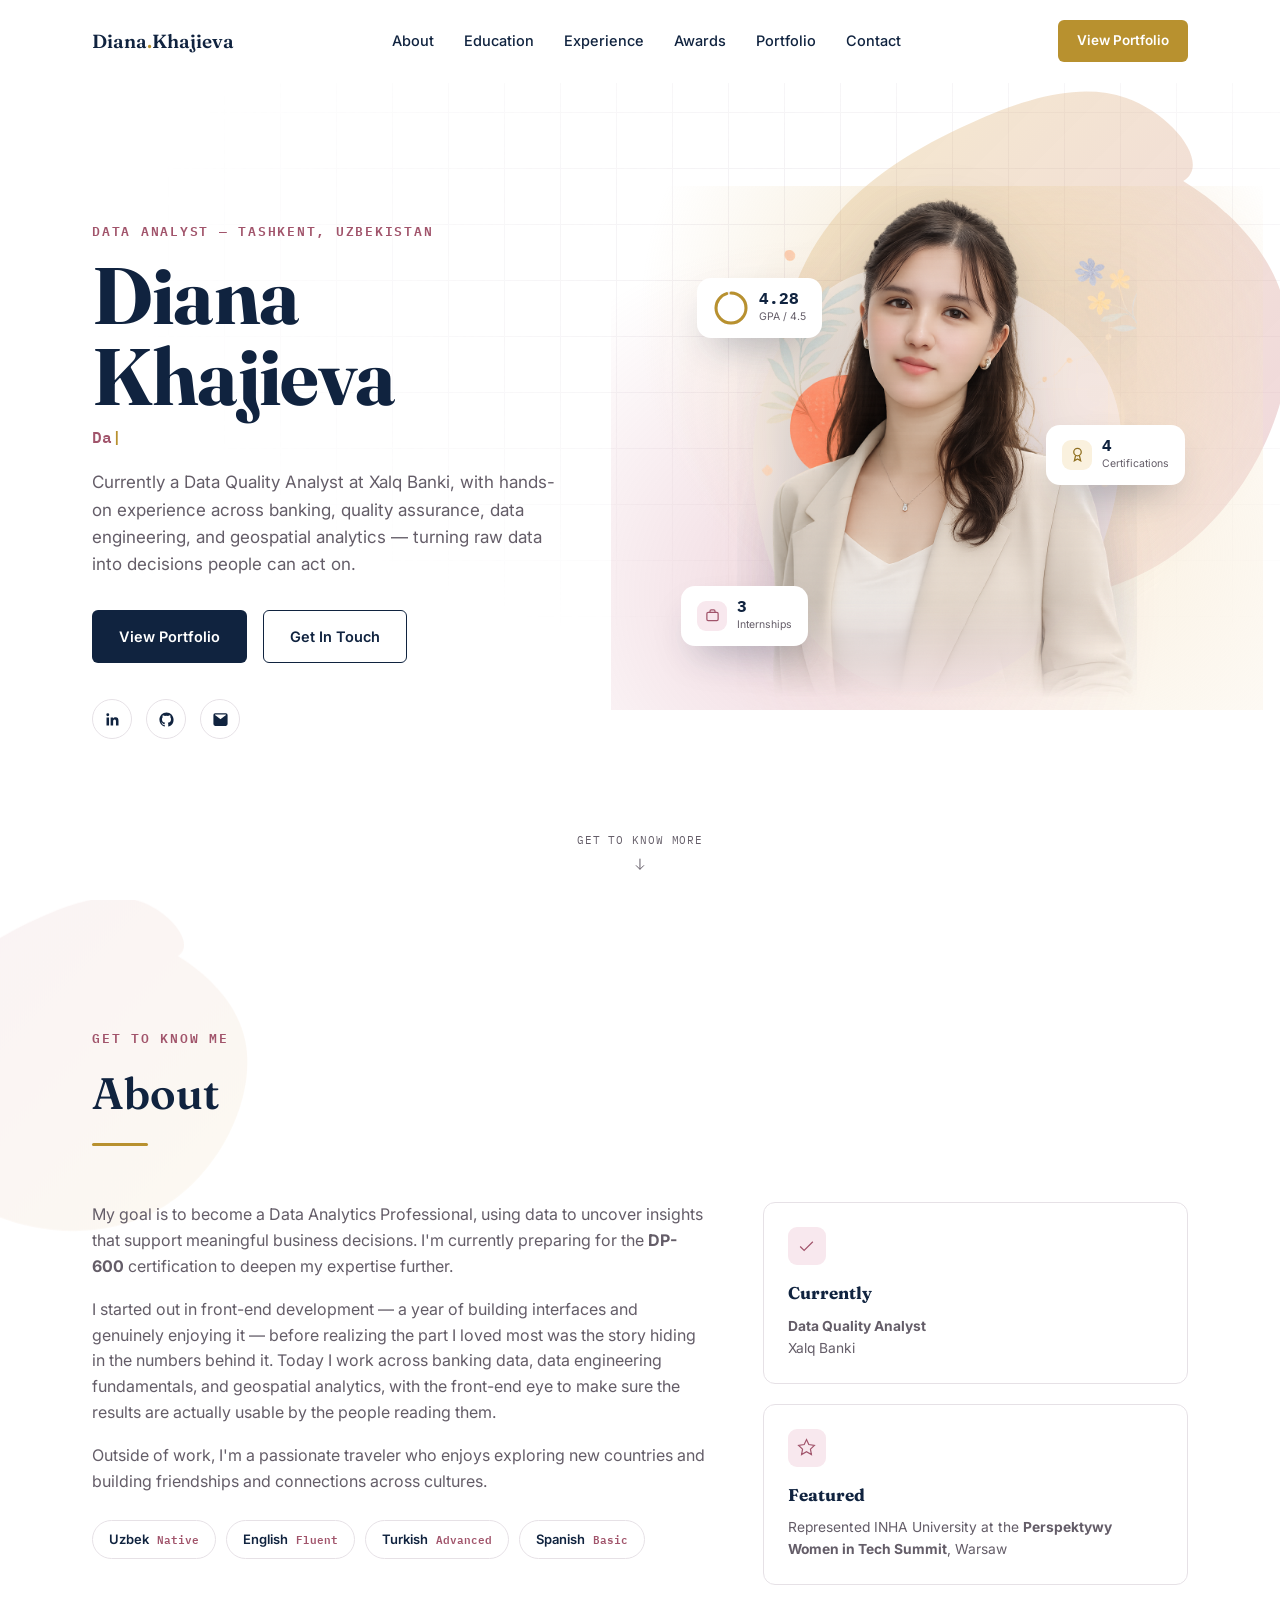
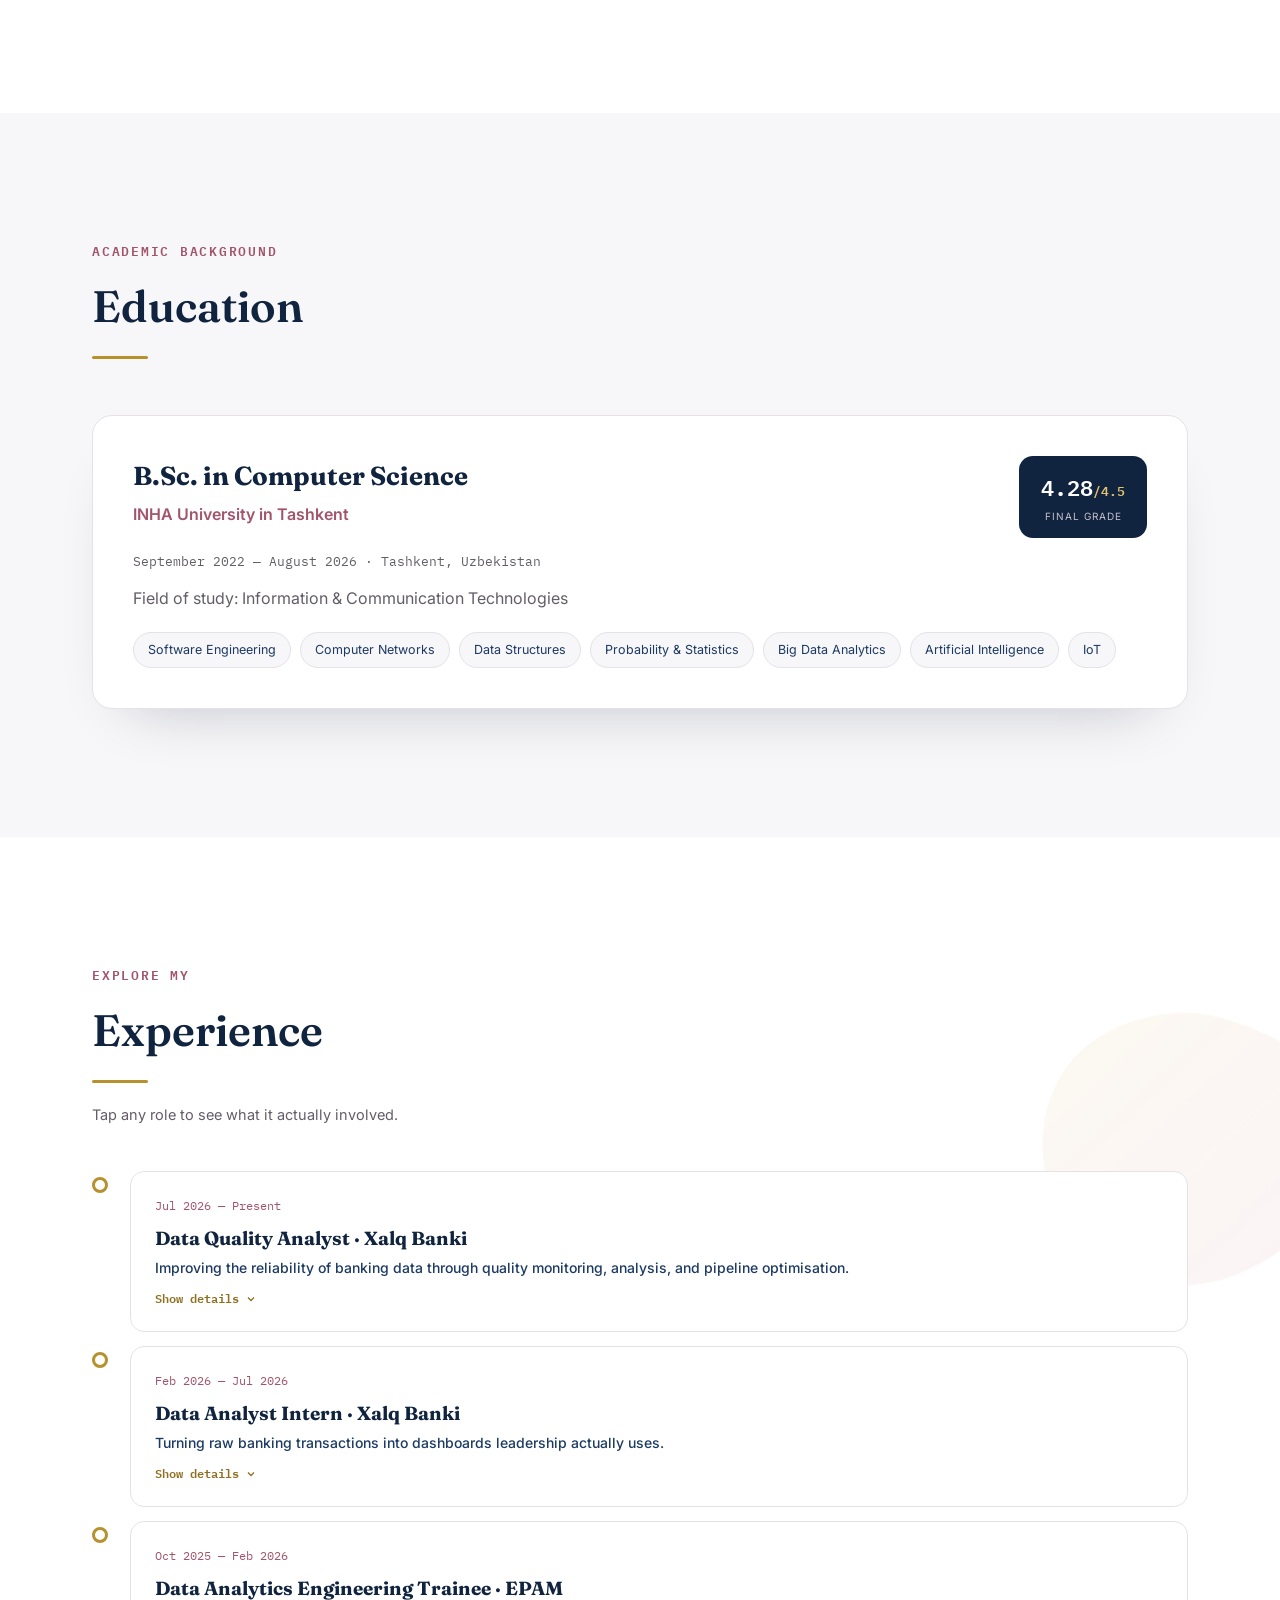
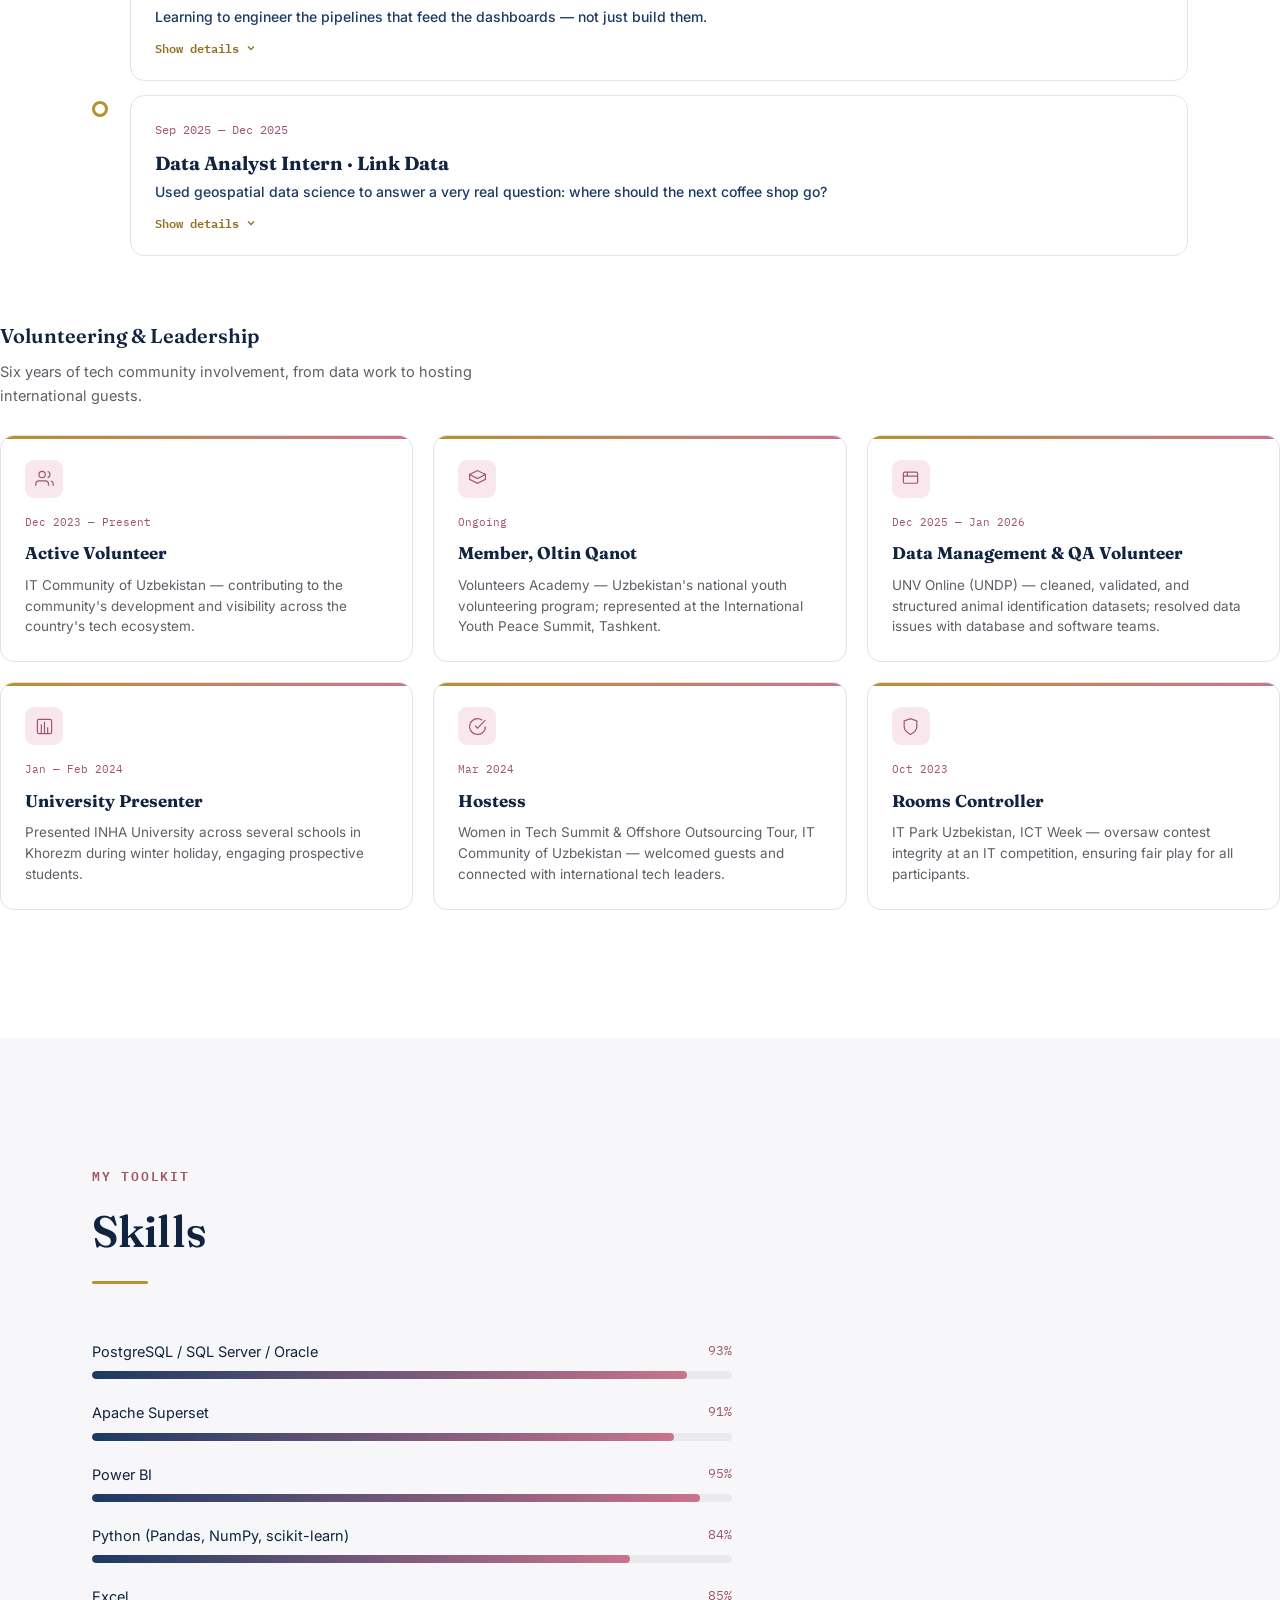
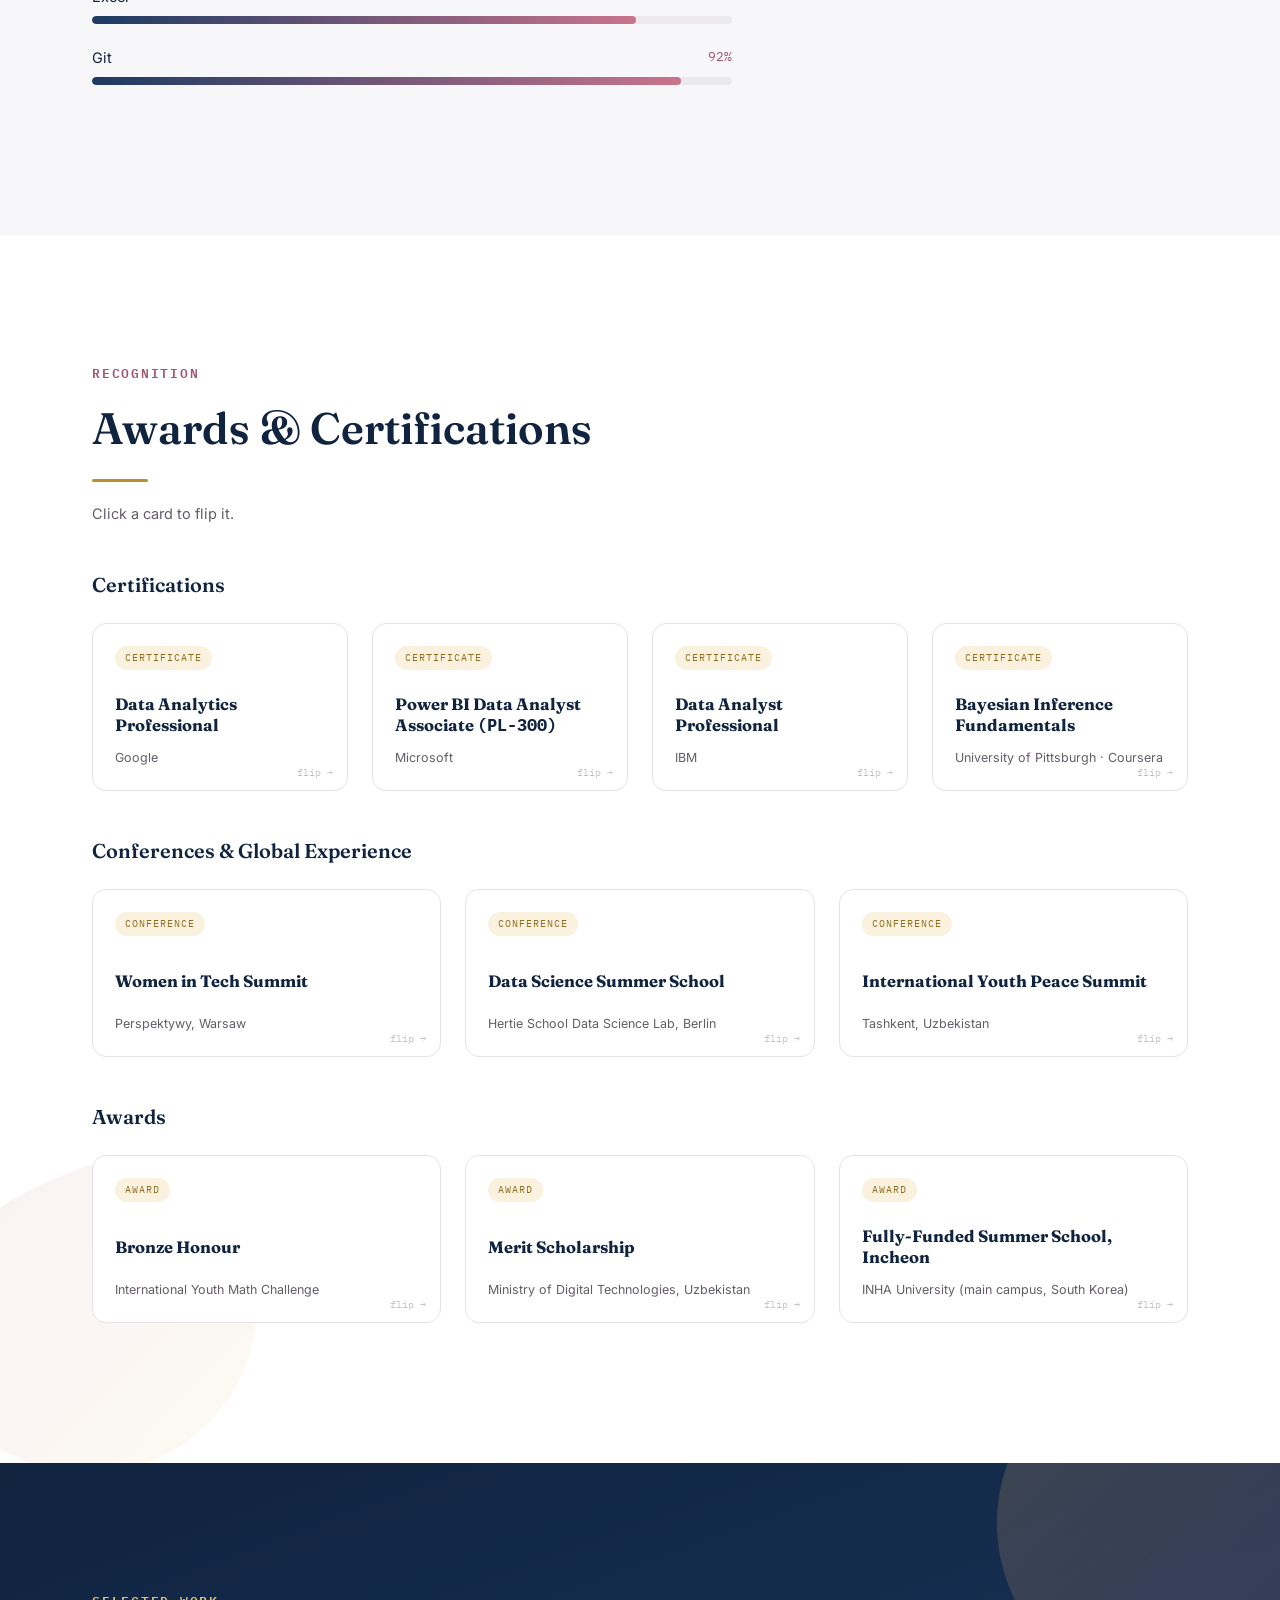
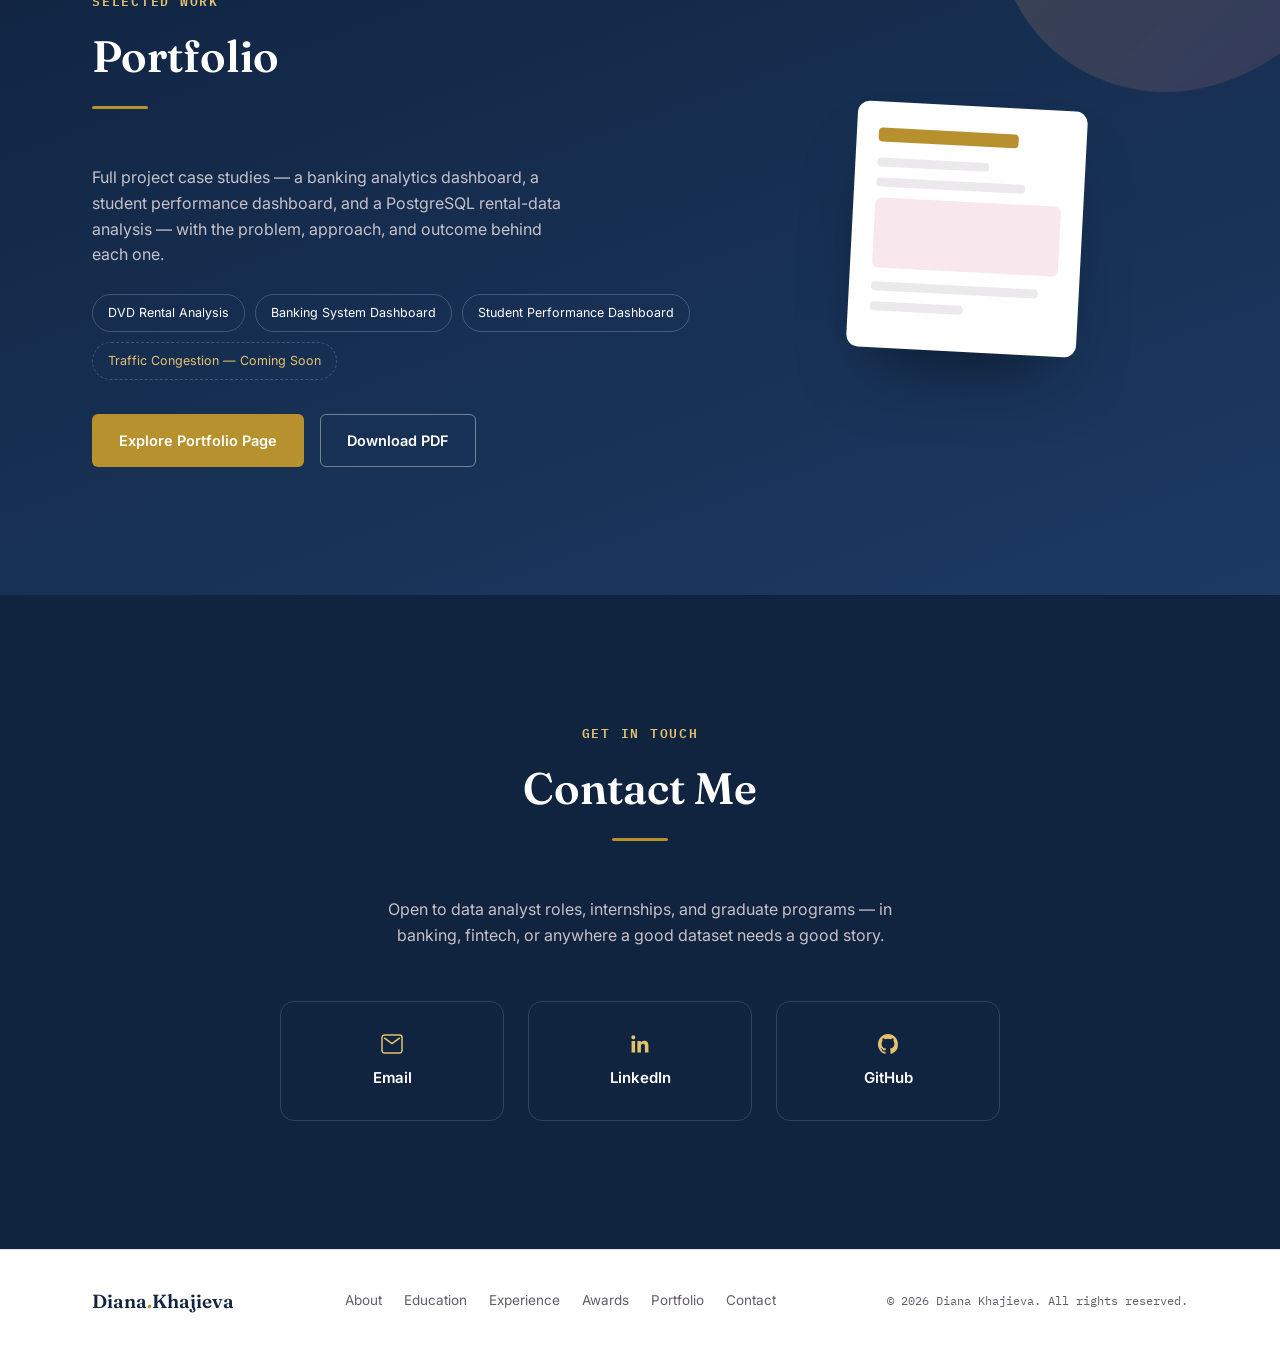
==== commit 27593ce9: "Update job titles and experience details Updated job titles and GPA in the hero section and experien" ====
--- a/index.html
+++ b/index.html
@@ -58,7 +58,7 @@
         <p class="eyebrow">Data Analyst — Tashkent, Uzbekistan</p>
         <h1 class="hero-title">Diana<br>Khajieva</h1>
         <p class="hero-role"><span id="roleType"></span><span class="type-cursor">|</span></p>
-        <p class="hero-sub">Currently a Data Analyst Intern at Xalq Banki, with hands-on experience across banking, data engineering, and geospatial analytics — turning raw data into decisions people can act on.</p>
+        <p class="hero-sub">Currently a Data Quality Analyst at Xalq Banki, with hands-on experience across banking, quality assurance, data engineering, and geospatial analytics — turning raw data into decisions people can act on.</p>
         <div class="hero-actions">
           <a href="portfolio.html" class="btn btn-navy">View Portfolio</a>
           <a href="#contact" class="btn btn-outline">Get In Touch</a>
@@ -97,7 +97,7 @@
                 <circle class="ring-fill" cx="18" cy="18" r="15" fill="none" stroke-width="3"
                   stroke-dasharray="94.25" stroke-dashoffset="94.25" data-offset="5.03"/>
               </svg>
-              <div><b>4.26</b><span>GPA / 4.5</span></div>
+              <div><b>4.28</b><span>GPA / 4.5</span></div>
             </div>
 
             <div class="stat-chip stat-chip-intern">
@@ -160,7 +160,7 @@
               <svg viewBox="0 0 24 24" fill="none" stroke="currentColor" stroke-width="1.5"><path d="M20 6 9 17l-5-5"/></svg>
             </div>
             <h3>Currently</h3>
-            <p><strong>Data Analyst</strong><br>Xalq Banki</p>
+            <p><strong>Data Quality Analyst</strong><br>Xalq Banki</p>
           </div>
           <div class="info-card">
             <div class="info-card-icon">
@@ -187,11 +187,11 @@
             <p class="edu-org">INHA University in Tashkent</p>
           </div>
           <div class="edu-grade">
-            <span class="mono">4.26<em>/4.5</em></span>
+            <span class="mono">4.28<em>/4.5</em></span>
             <span class="edu-grade-label">Final Grade</span>
           </div>
         </div>
-        <p class="edu-dates mono">September 2022 — Present · Tashkent, Uzbekistan</p>
+        <p class="edu-dates mono">September 2022 — August 2026 · Tashkent, Uzbekistan</p>
         <p class="edu-field">Field of study: Information &amp; Communication Technologies</p>
         <div class="subject-tags">
           <span class="tag-outline">Software Engineering</span>
@@ -200,6 +200,7 @@
           <span class="tag-outline">Probability &amp; Statistics</span>
           <span class="tag-outline">Big Data Analytics</span>
           <span class="tag-outline">Artificial Intelligence</span>
+          <span class="tag-outline">IoT</span>
         </div>
       </div>
     </div>
@@ -216,11 +217,27 @@
       <h2 class="section-title reveal">Experience</h2>
       <p class="reveal" style="color:var(--gray-600); margin-top:-36px; margin-bottom:44px; max-width:520px; font-size:14.5px;">Tap any role to see what it actually involved.</p>
 
-      <div class="timeline">
+
         <div class="timeline-item reveal">
           <div class="timeline-dot"></div>
           <div class="timeline-content">
-            <span class="timeline-date mono">Feb 2026 — Present</span>
+            <span class="timeline-date mono">Jul 2026 — Present</span>
+            <h3>Data Quality Analyst · Xalq Banki</h3>
+            <p class="timeline-summary">Improving the reliability of banking data through quality monitoring, analysis, and pipeline optimisation.</p>
+            <span class="timeline-toggle">Show details <svg viewBox="0 0 24 24" fill="none" stroke="currentColor" stroke-width="2.5"><path d="m6 9 6 6 6-6"/></svg></span>
+              <ul class="timeline-details">
+                <li>Monitored data quality checks across 7+ banking domains, investigating inconsistencies and resolving data issues</li>
+                <li>Analysed banking data quality using SQL and developed Apache Superset dashboards to track check success and failure rates</li>
+                <li>Evaluated Airflow DAG and task performance to identify pipeline bottlenecks, reducing overall ETL runtime by 40%</li>
+              </ul>
+          </div>
+        </div>
+
+
+        <div class="timeline-item reveal">
+          <div class="timeline-dot"></div>
+          <div class="timeline-content">
+            <span class="timeline-date mono">Feb 2026 — Jul 2026</span>
             <h3>Data Analyst Intern · Xalq Banki</h3>
             <p class="timeline-summary">Turning raw banking transactions into dashboards leadership actually uses.</p>
             <span class="timeline-toggle">Show details <svg viewBox="0 0 24 24" fill="none" stroke="currentColor" stroke-width="2.5"><path d="m6 9 6 6 6-6"/></svg></span>
@@ -562,4 +579,4 @@
 
 <script src="script.js"></script>
 </body>
-</html>+</html>
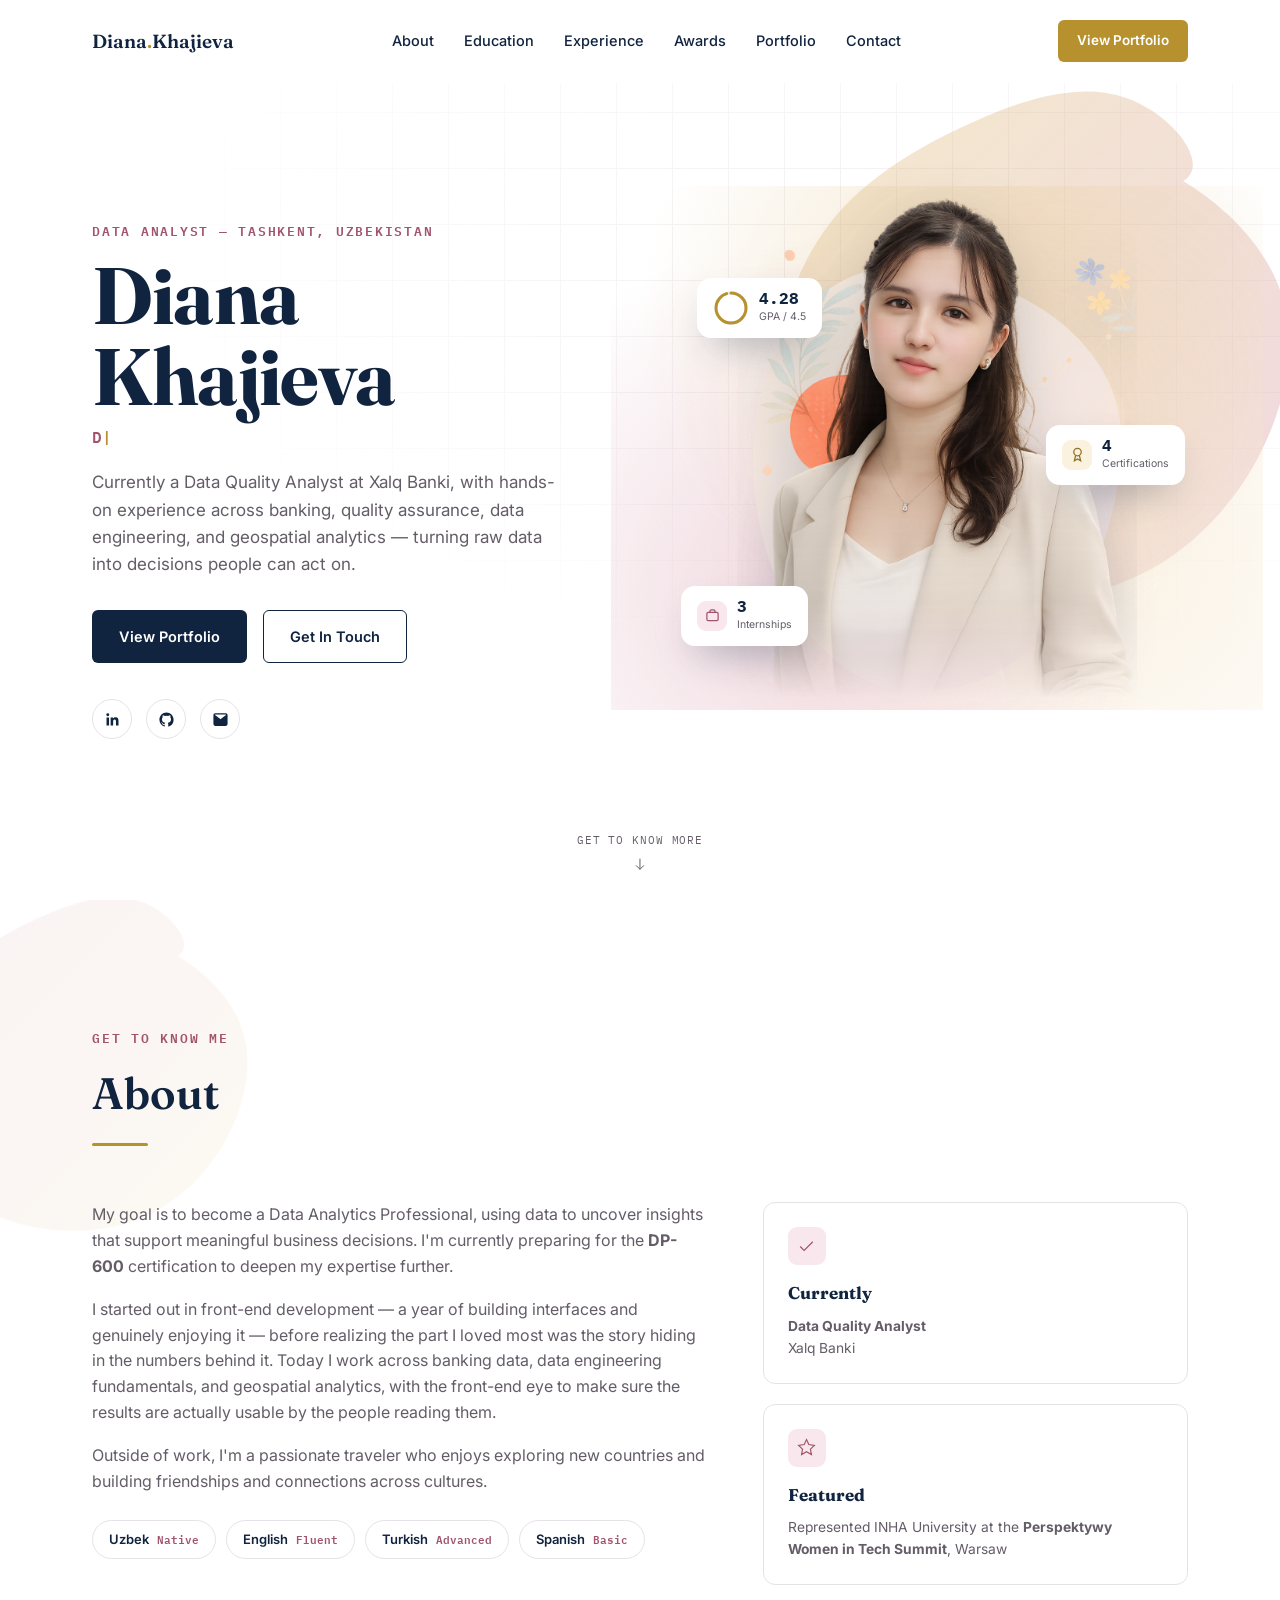
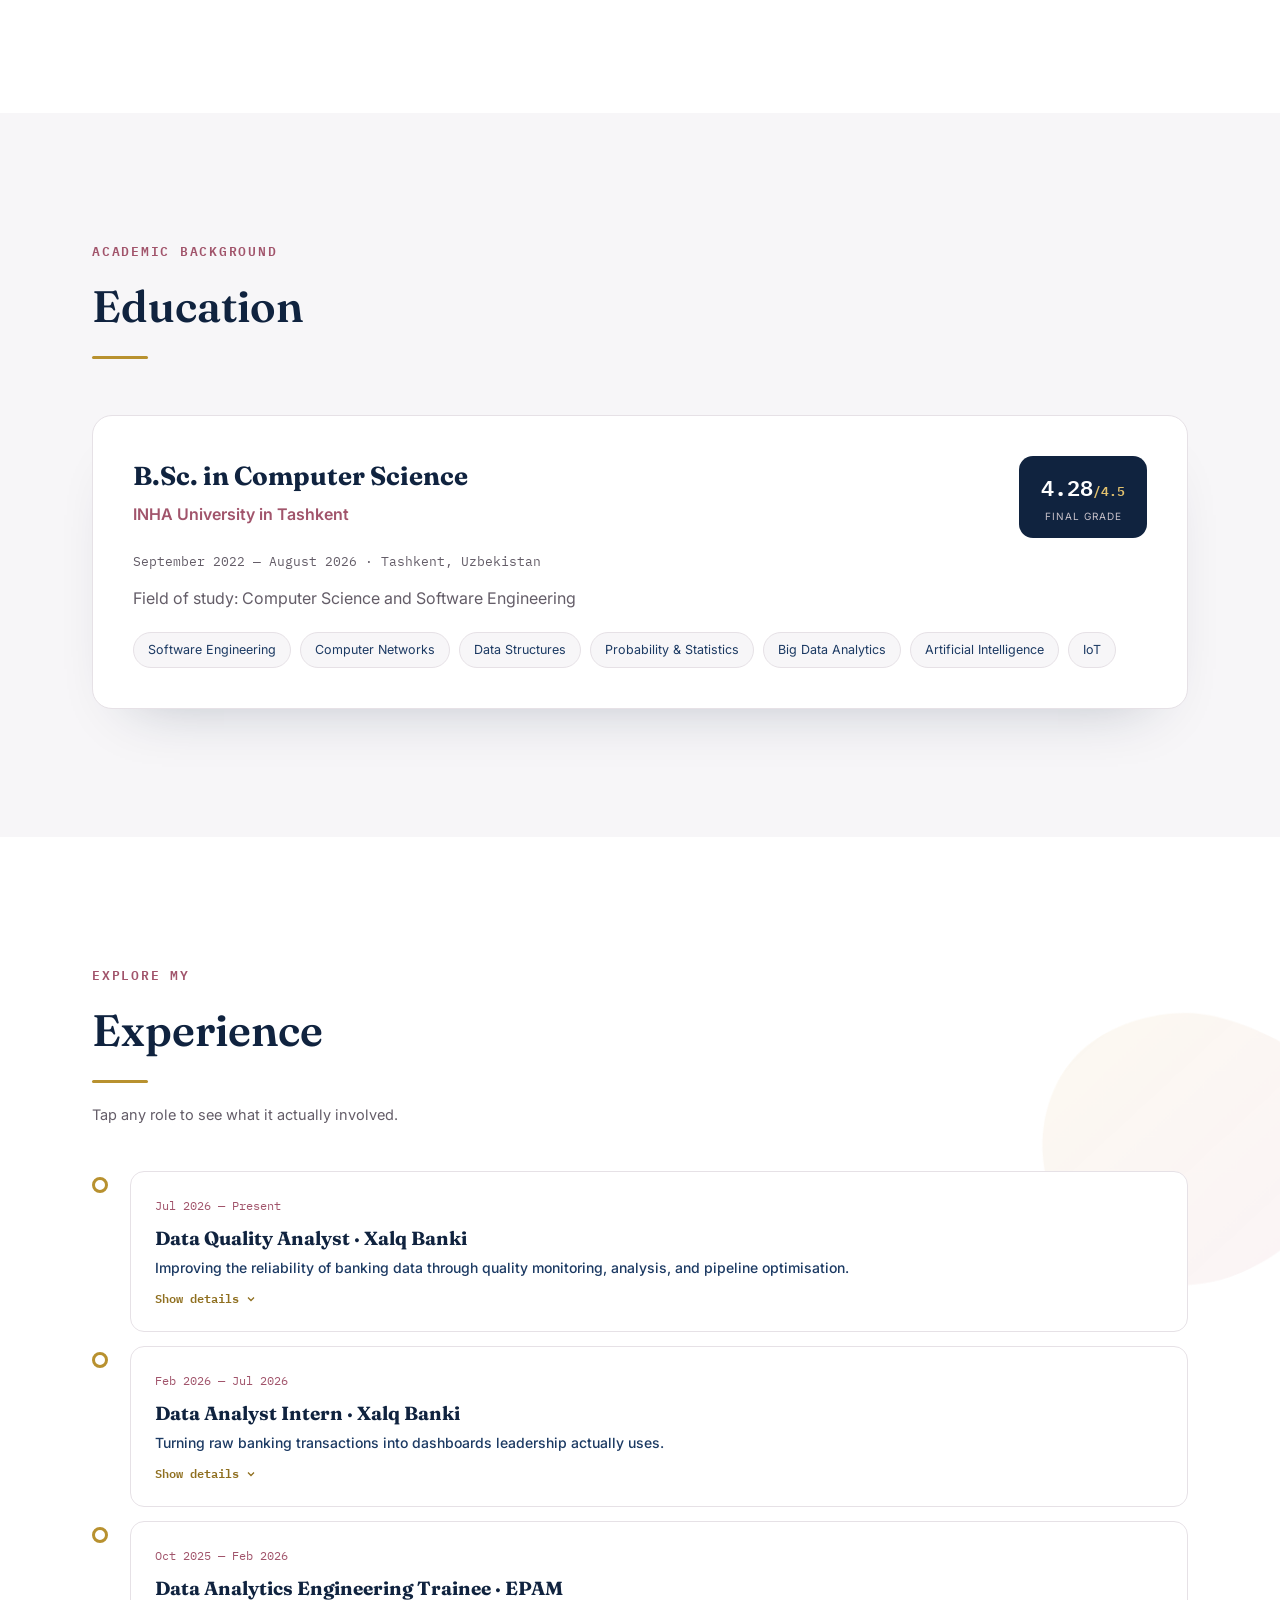
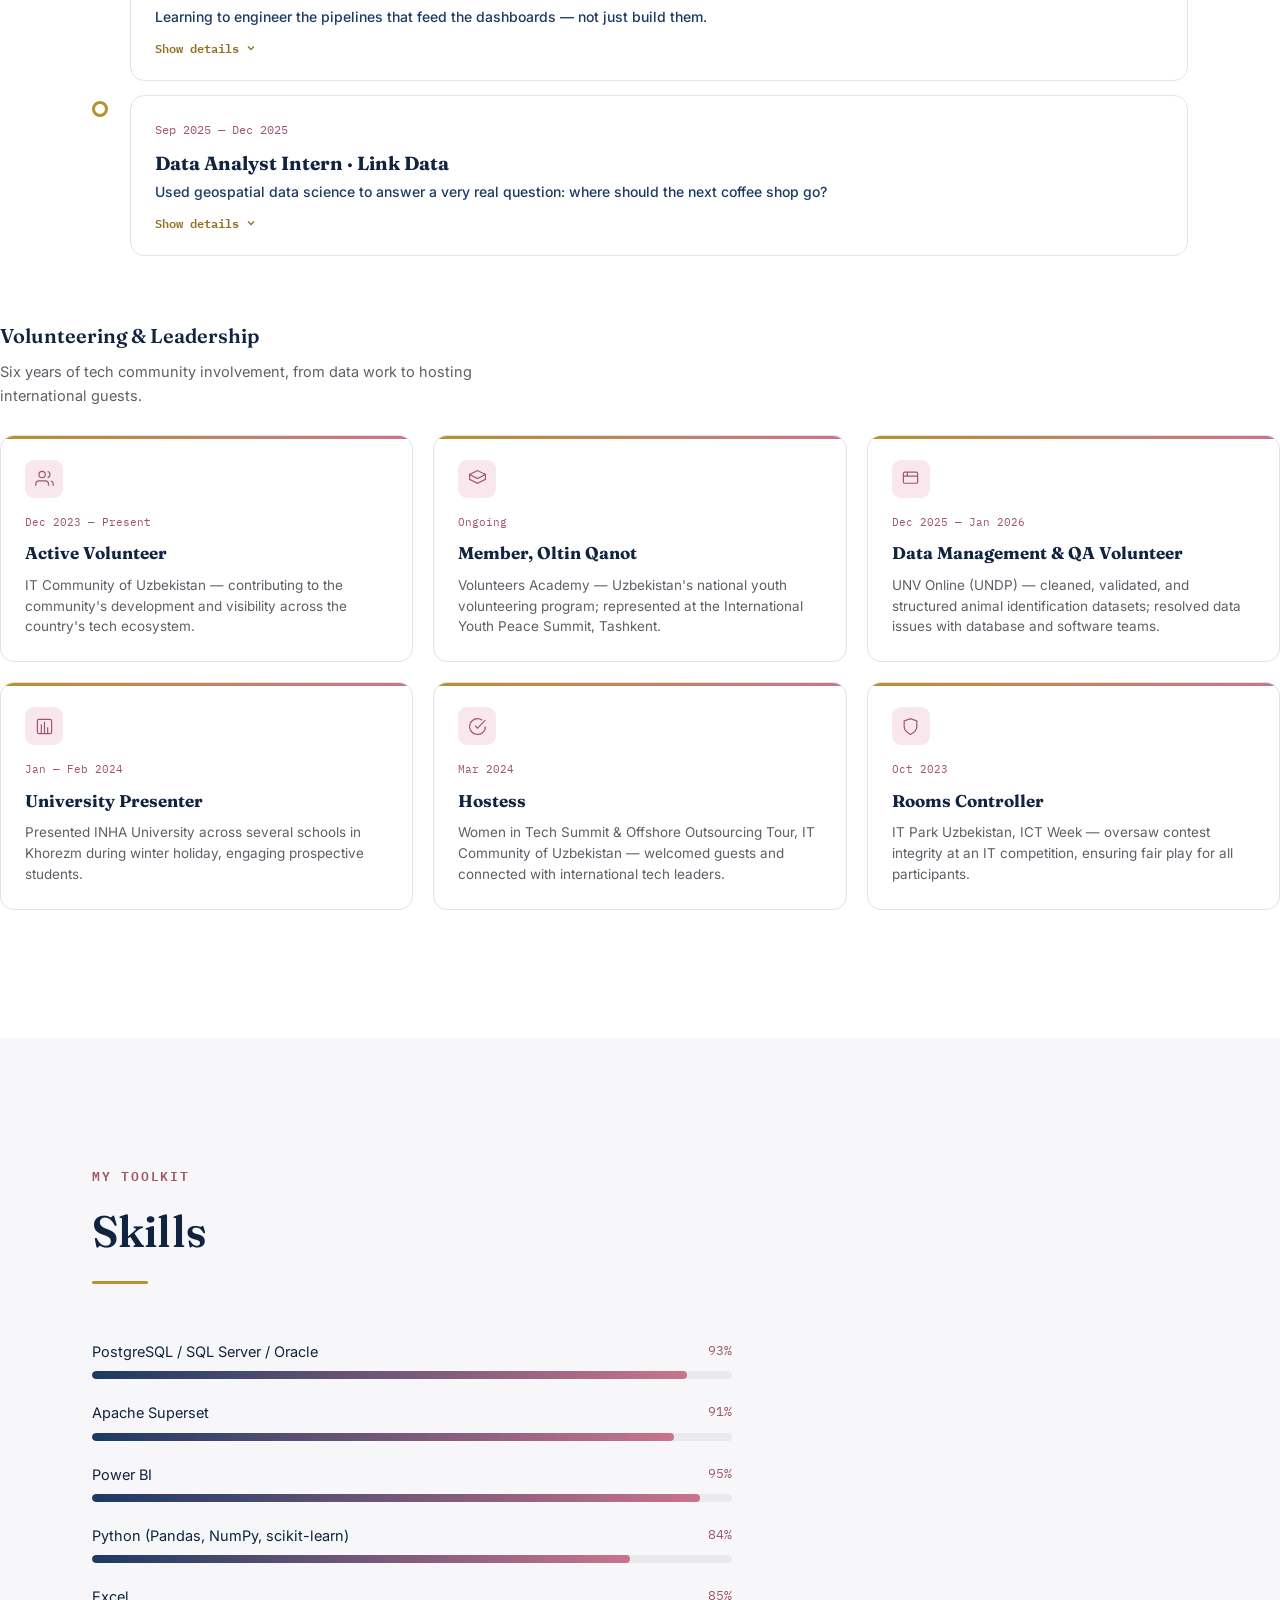
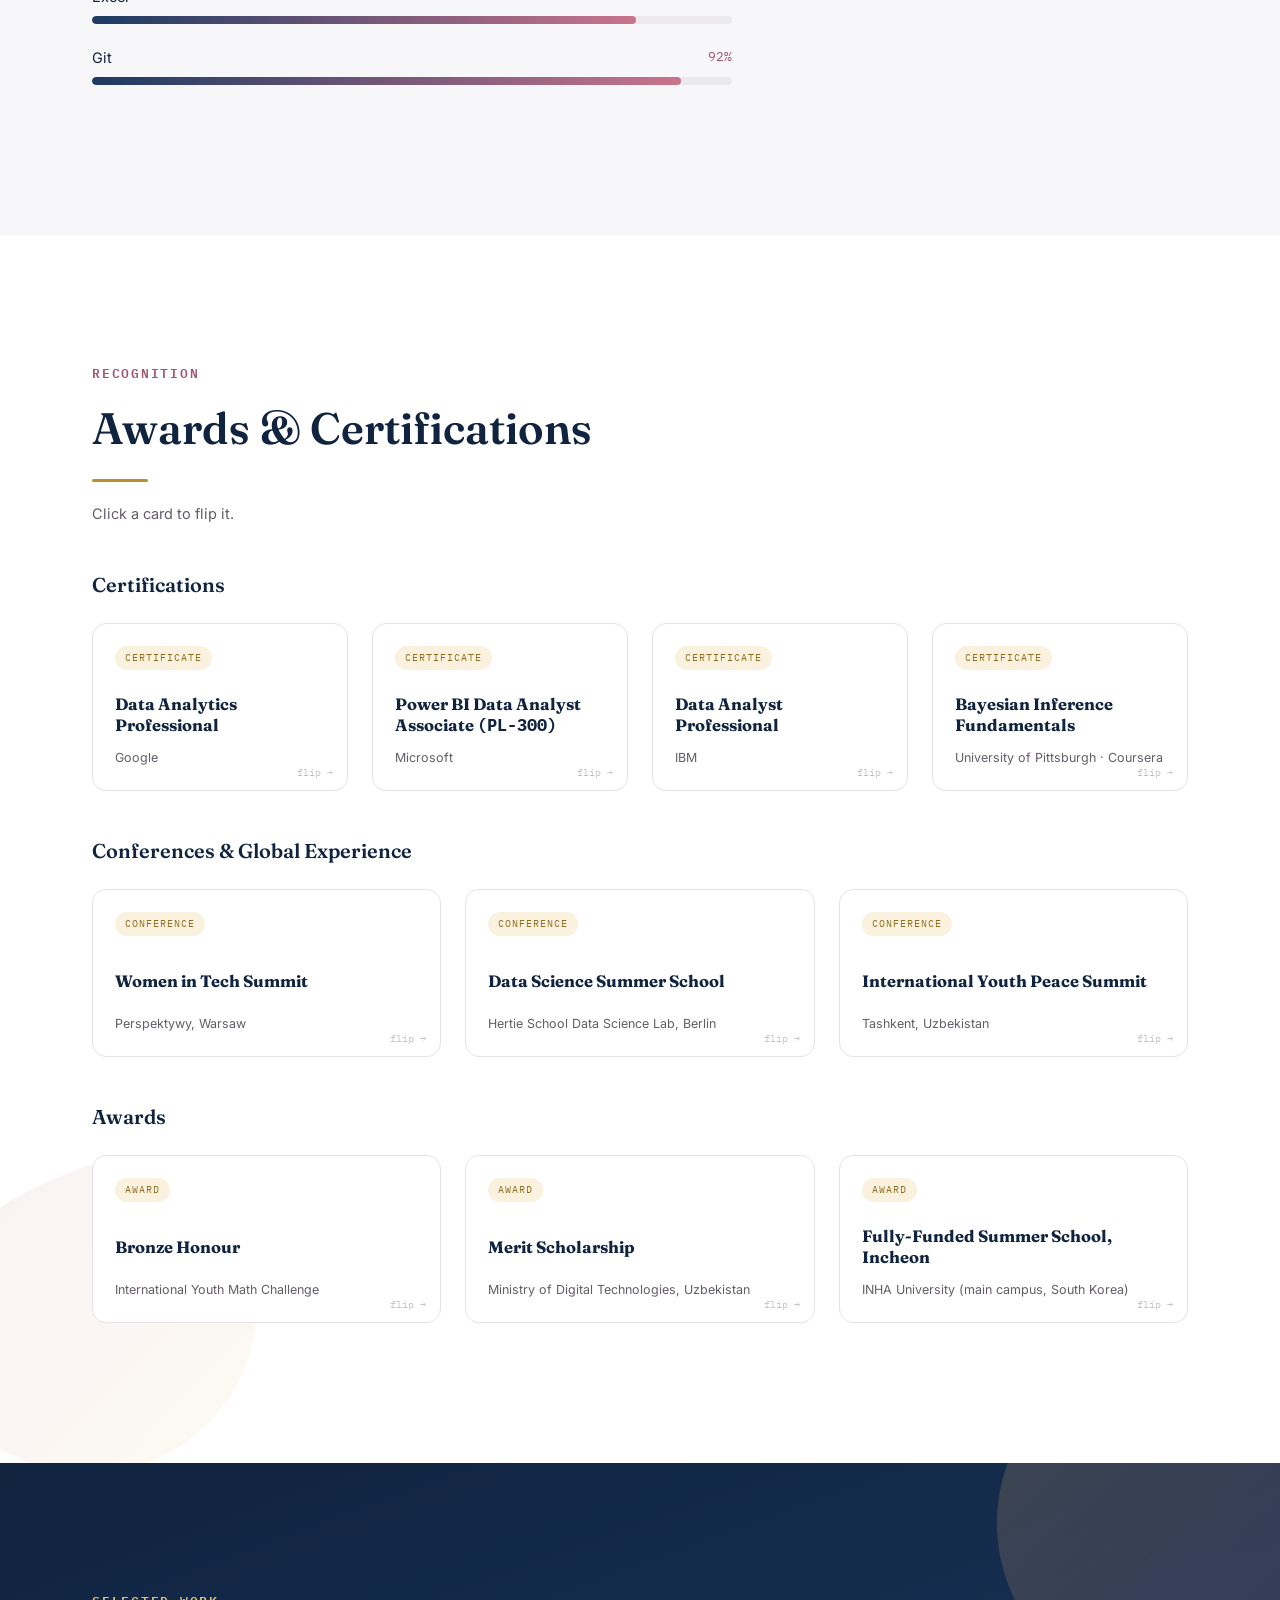
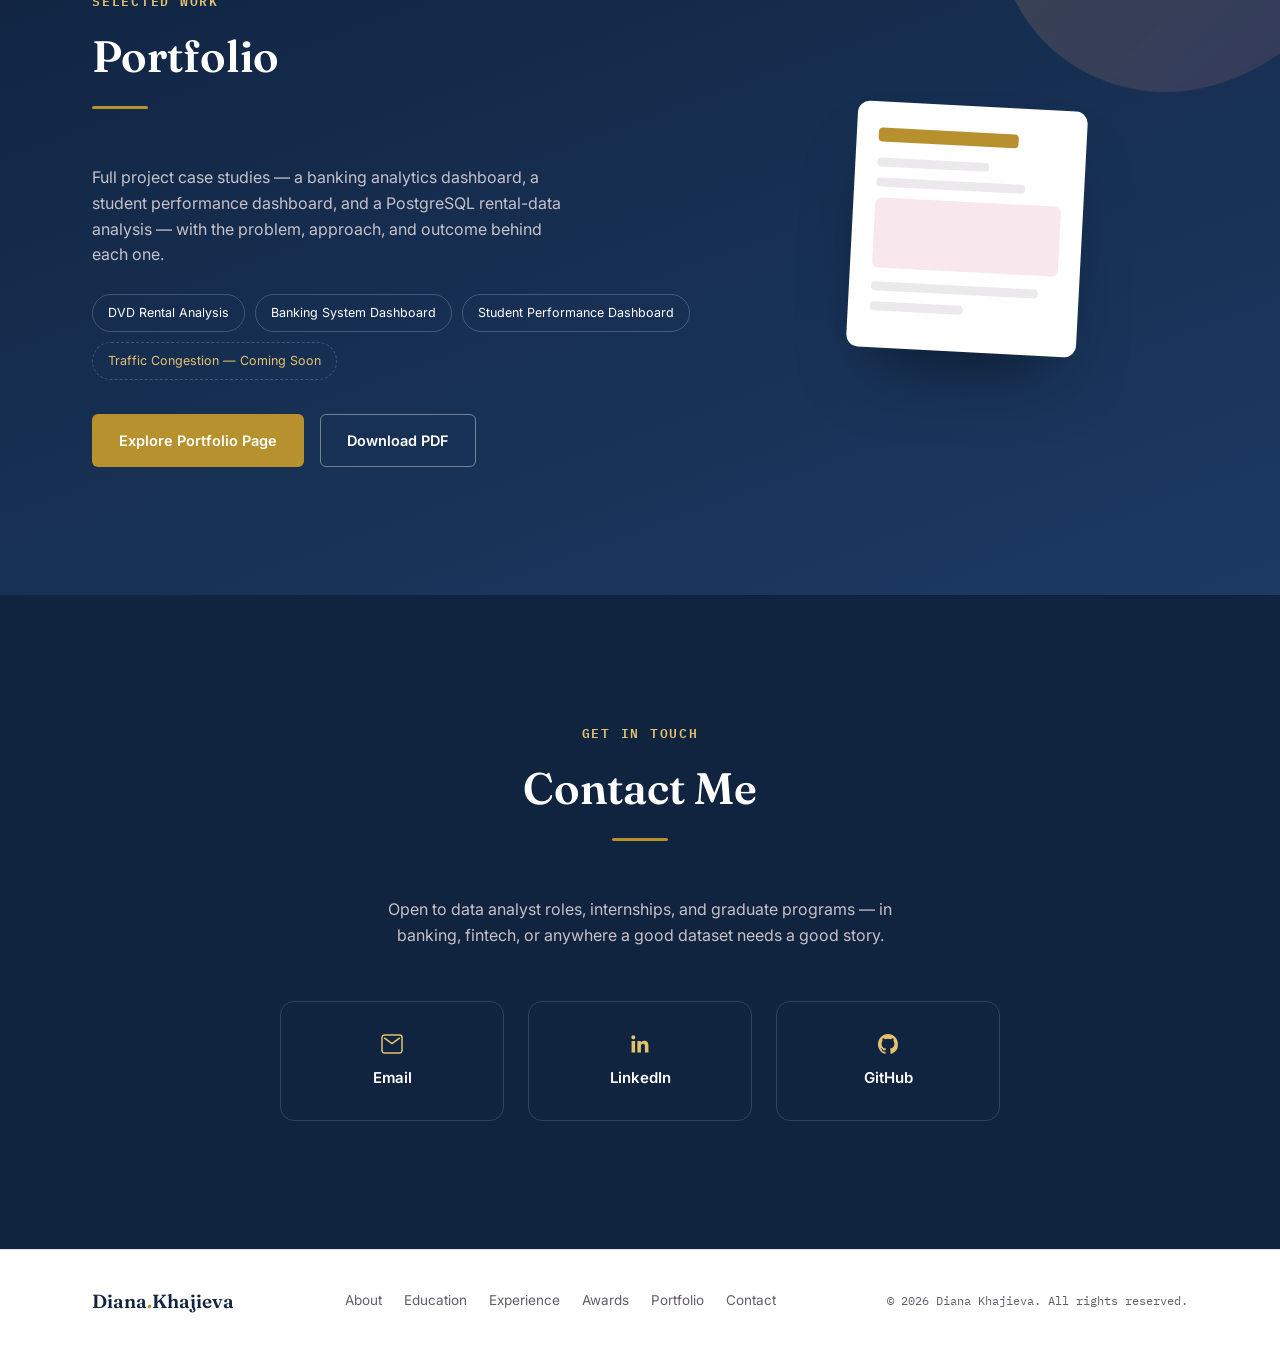
==== commit f84317ad: "Update field of study from ICT to Computer Science" ====
--- a/index.html
+++ b/index.html
@@ -192,7 +192,7 @@
           </div>
         </div>
         <p class="edu-dates mono">September 2022 — August 2026 · Tashkent, Uzbekistan</p>
-        <p class="edu-field">Field of study: Information &amp; Communication Technologies</p>
+        <p class="edu-field">Field of study: Computer Science and Software Engineering</p>
         <div class="subject-tags">
           <span class="tag-outline">Software Engineering</span>
           <span class="tag-outline">Computer Networks</span>
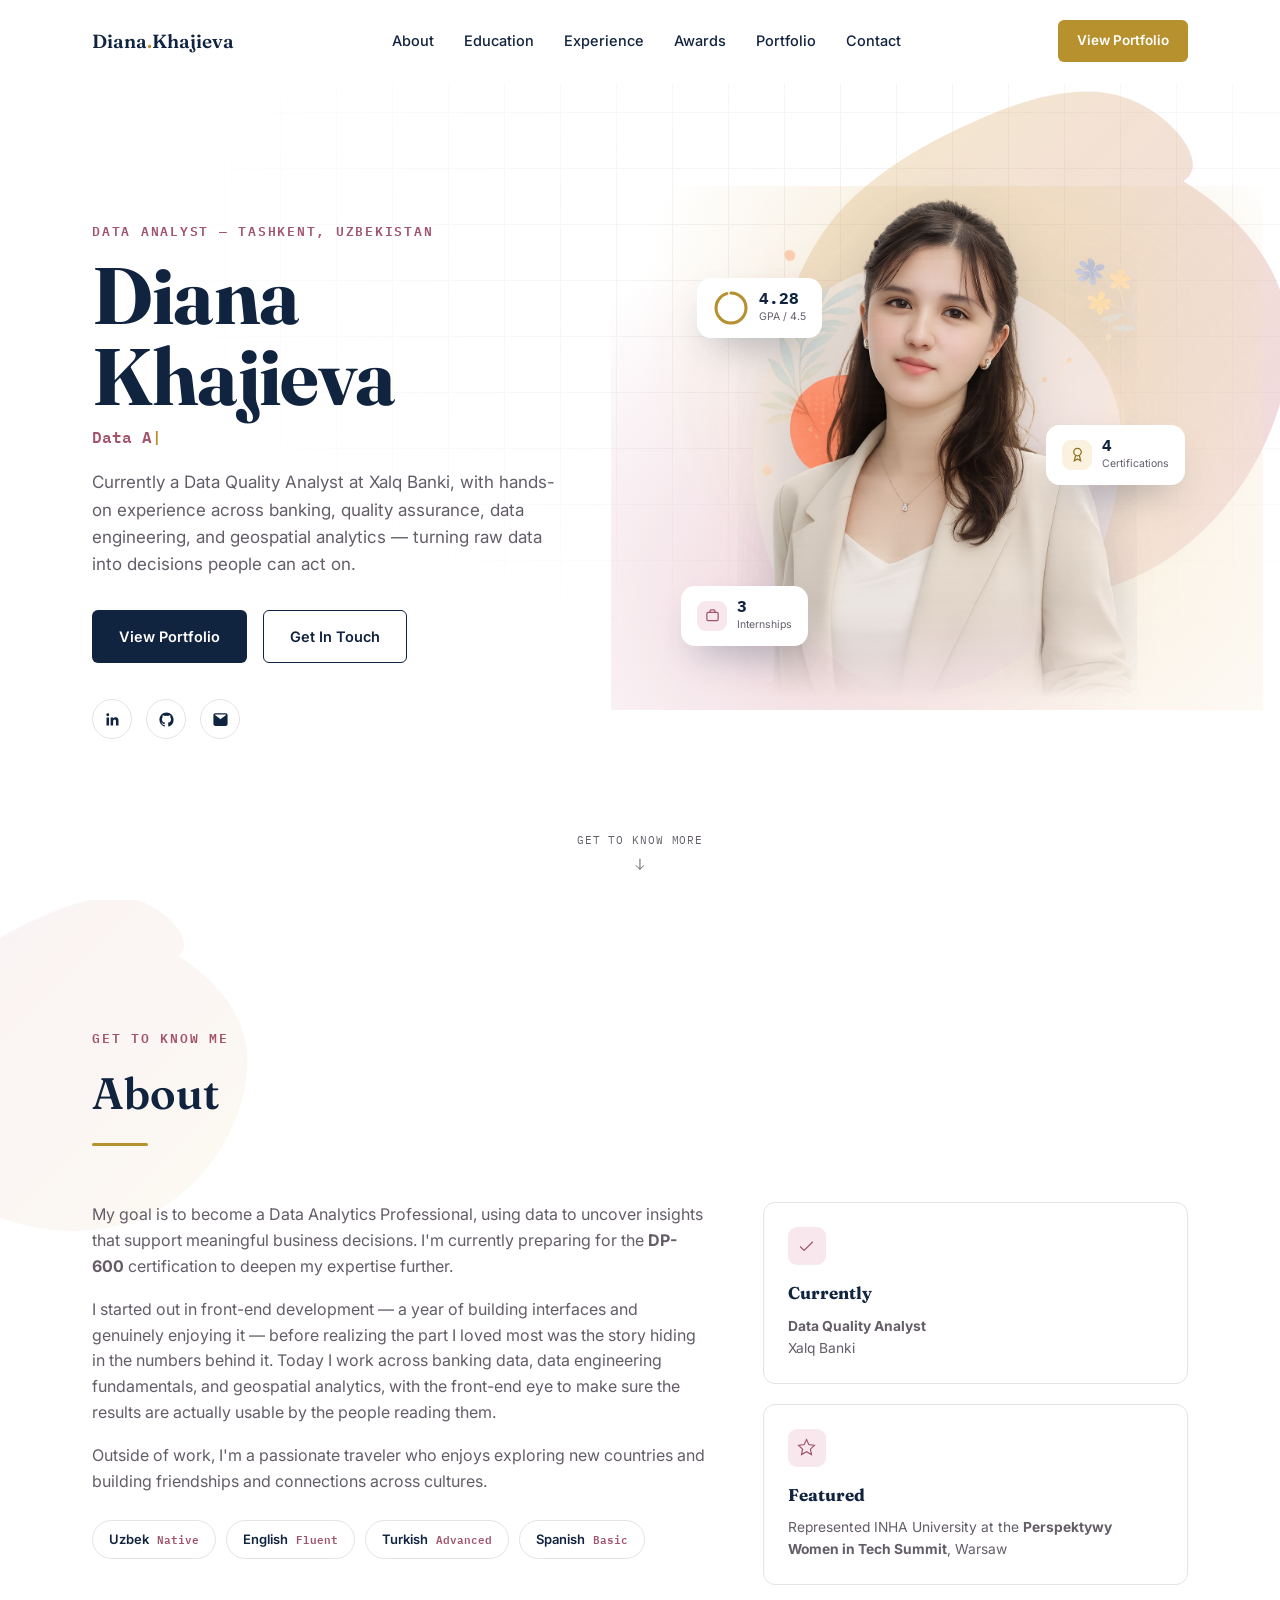
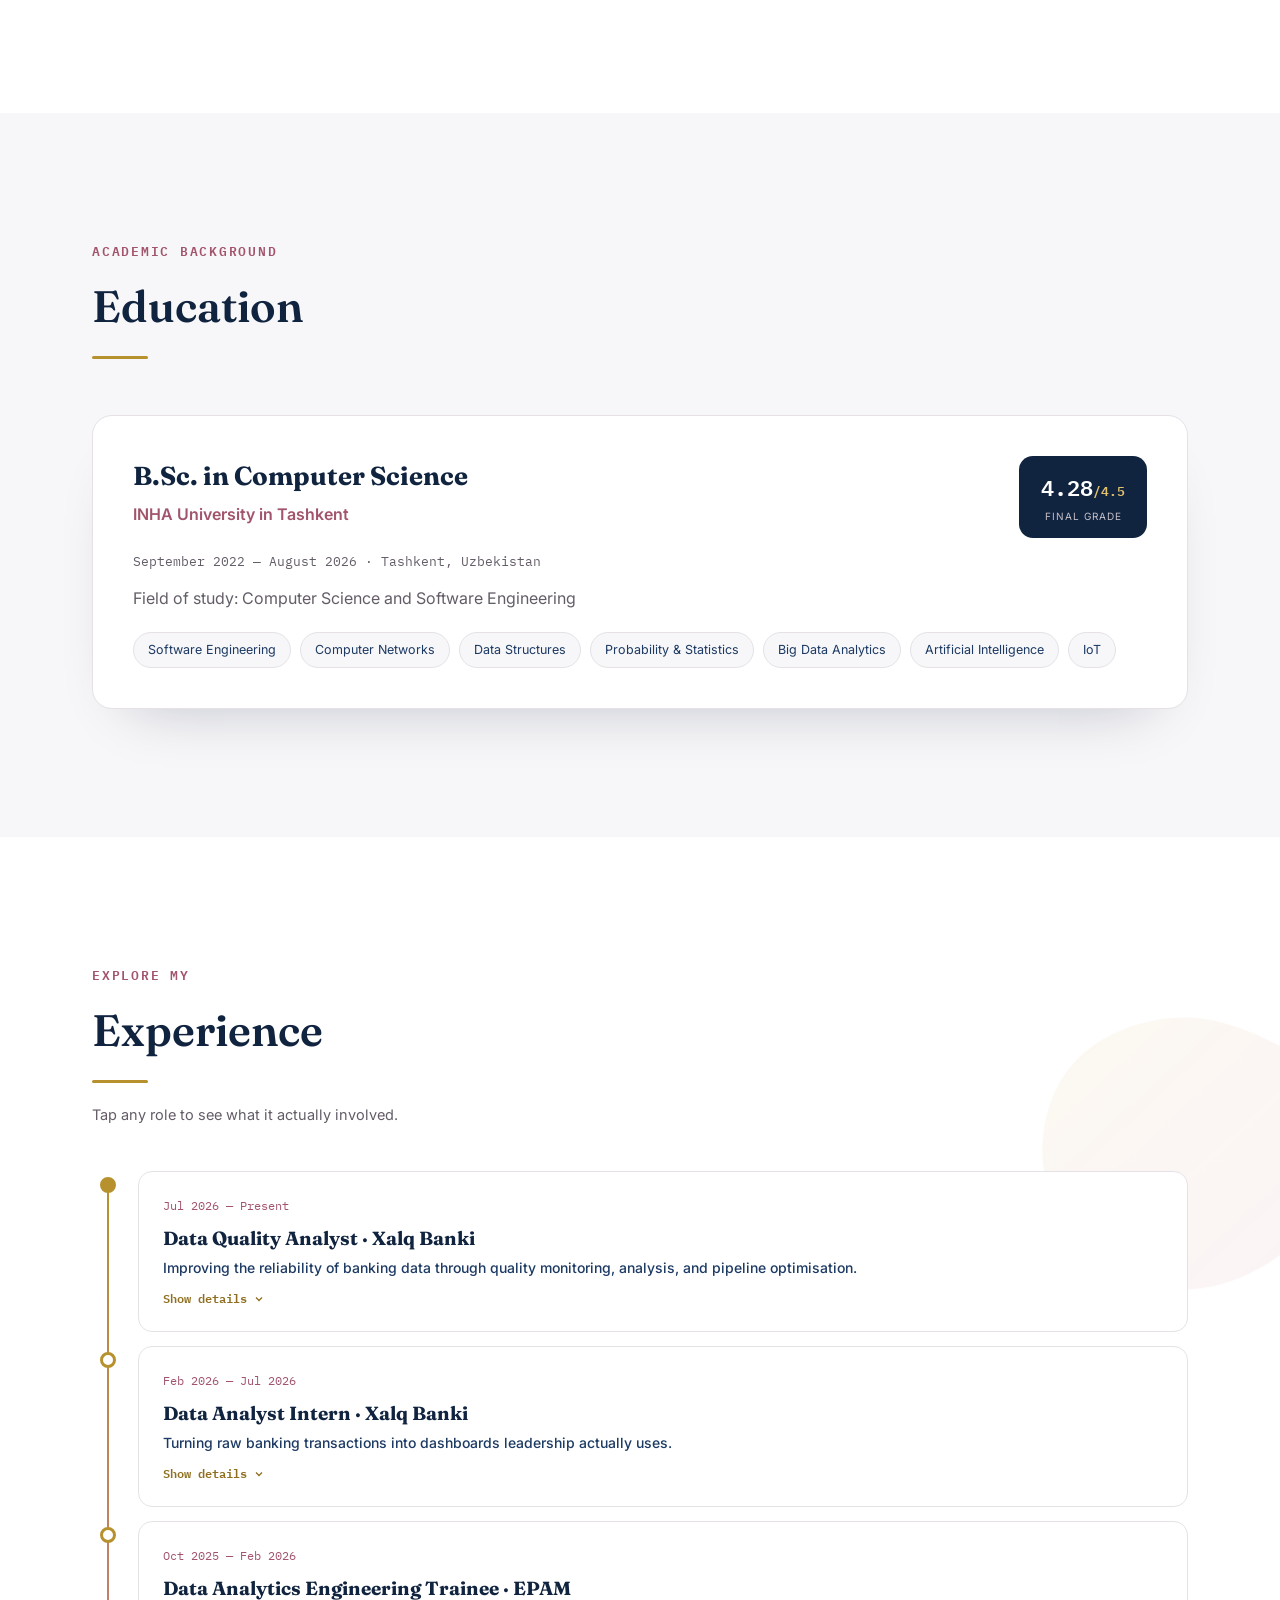
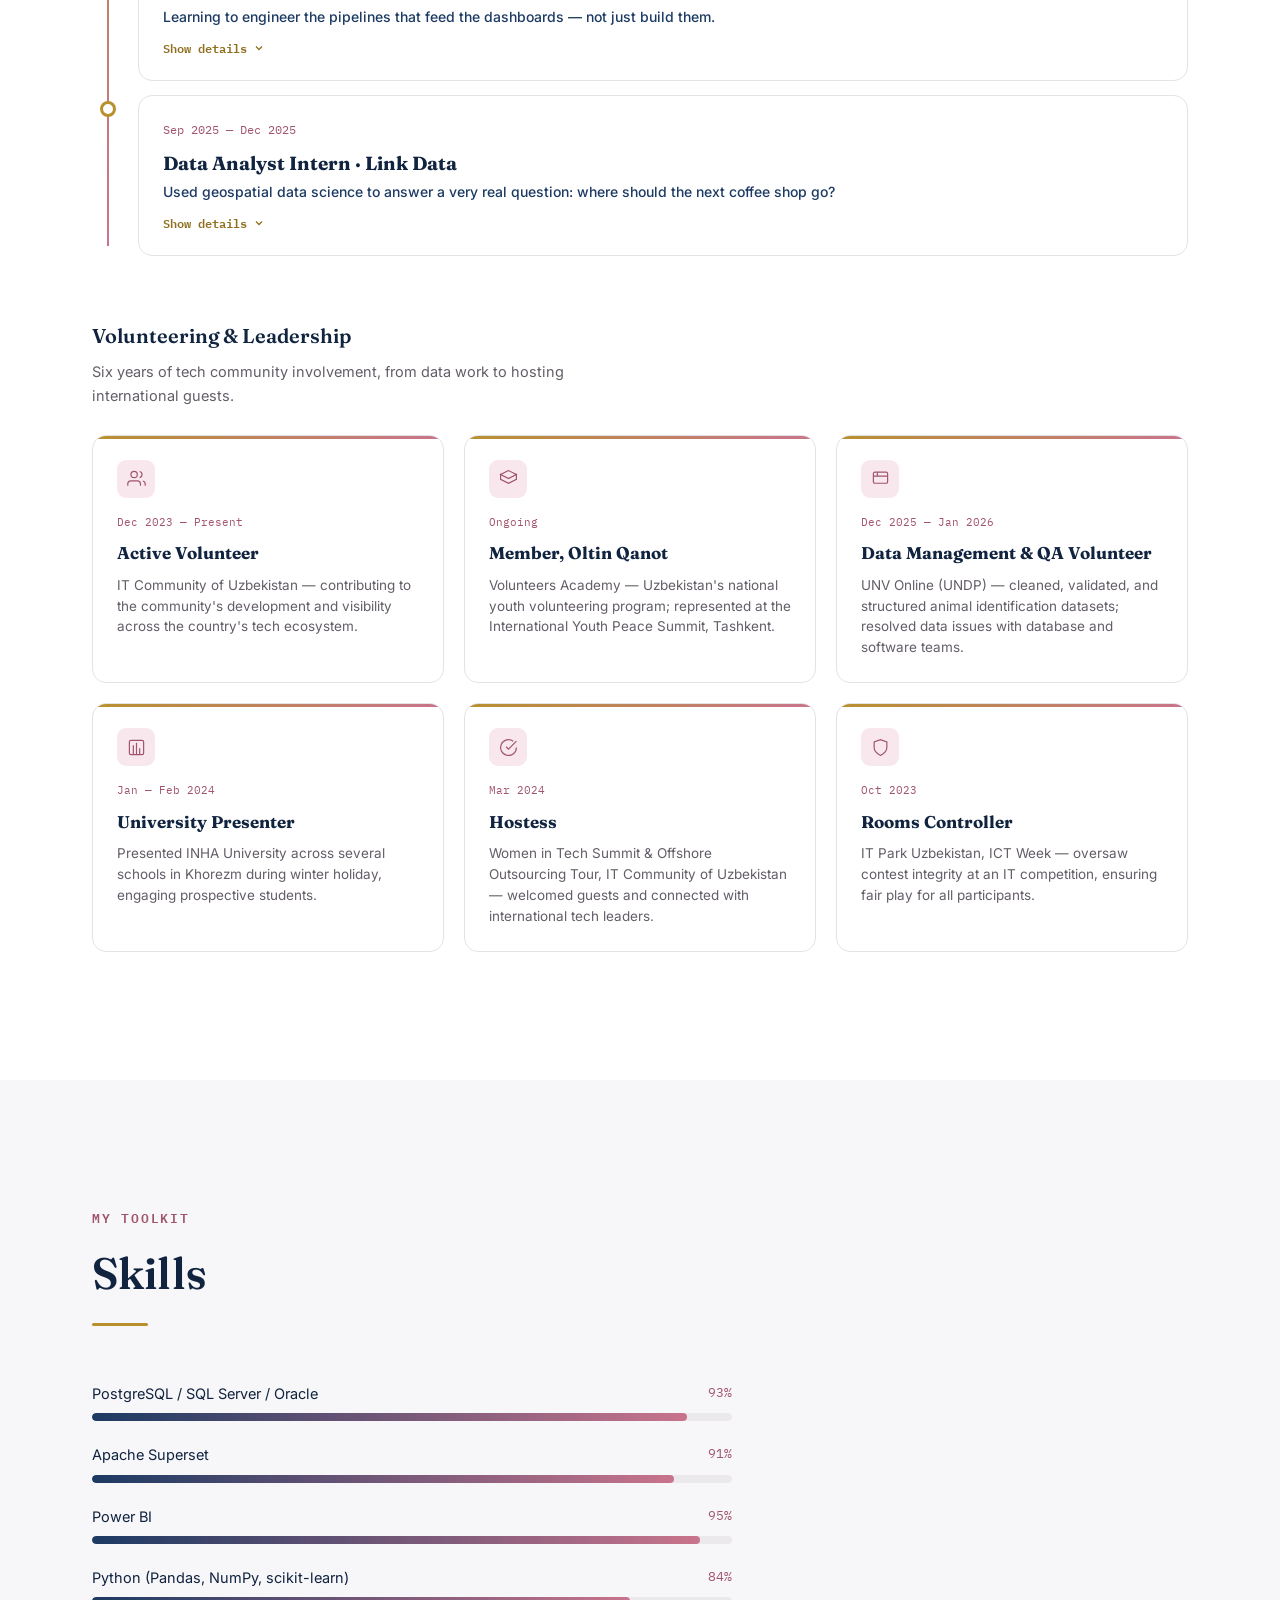
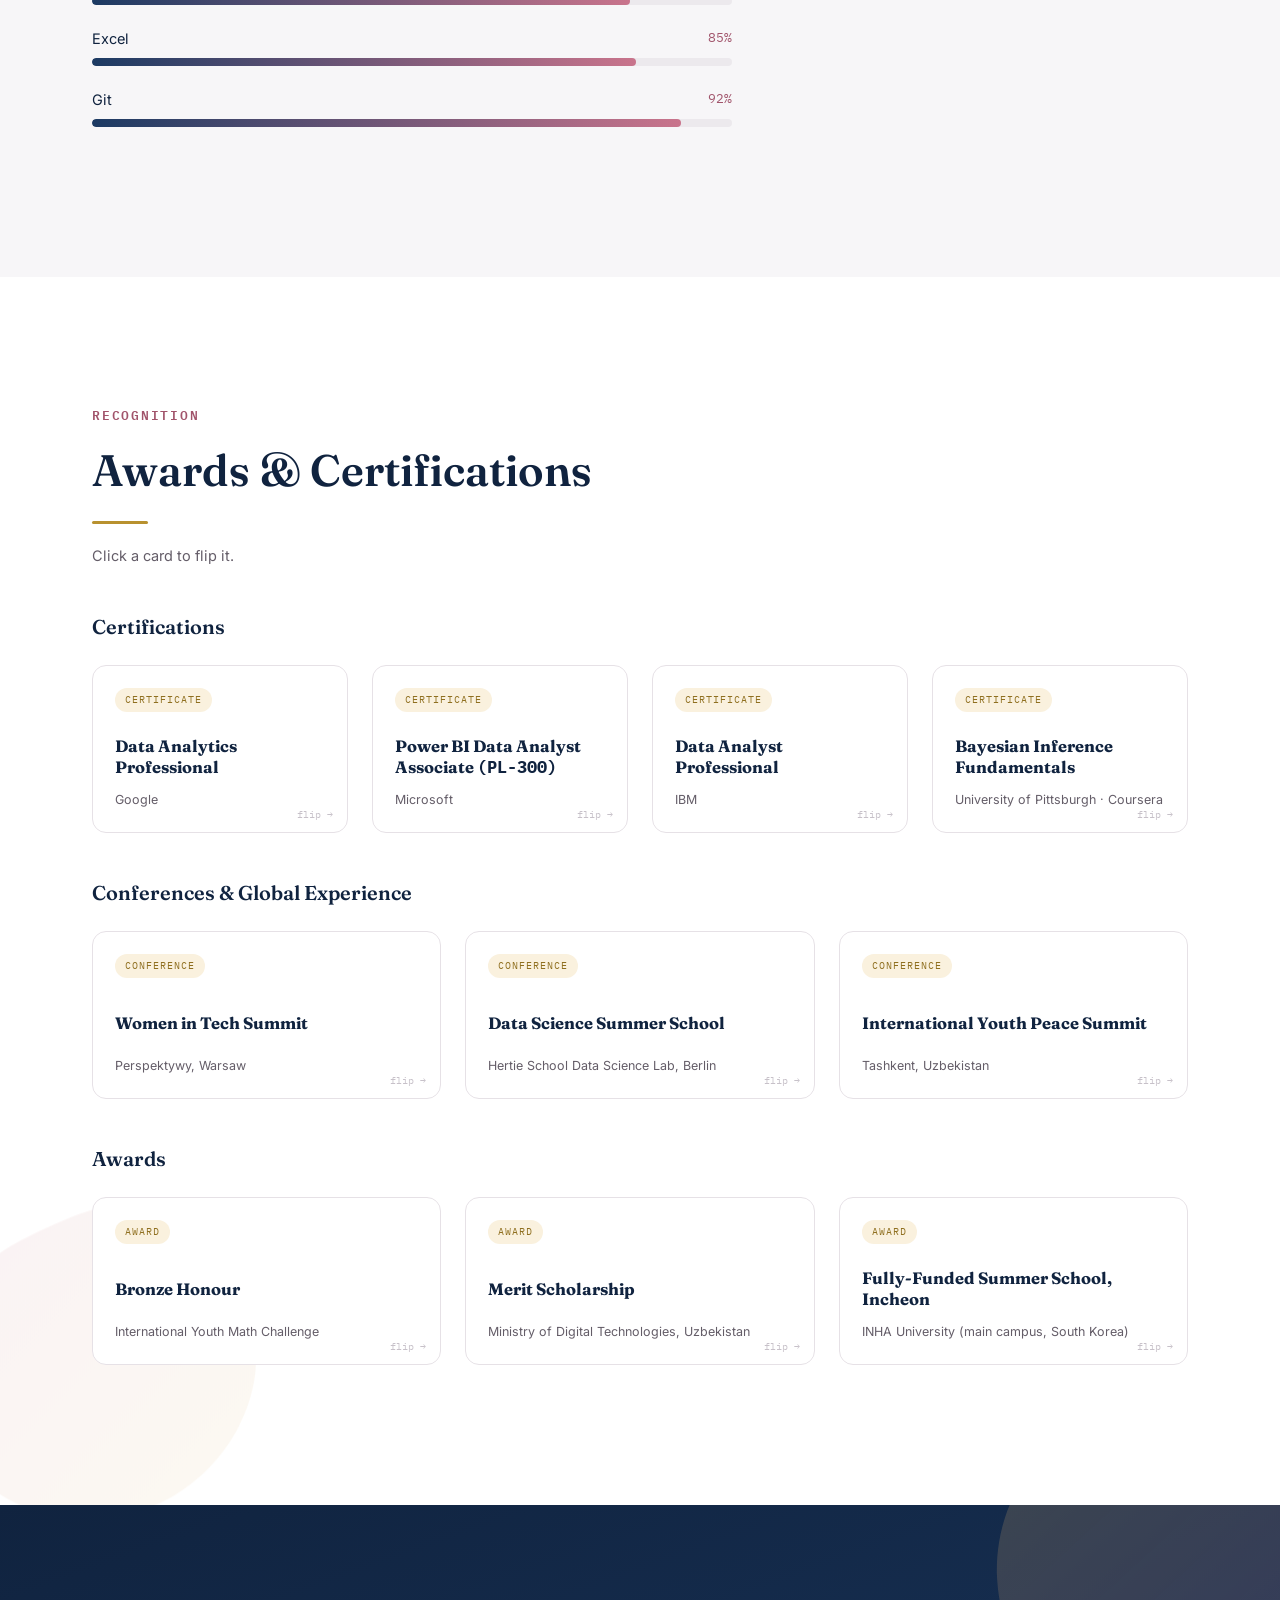
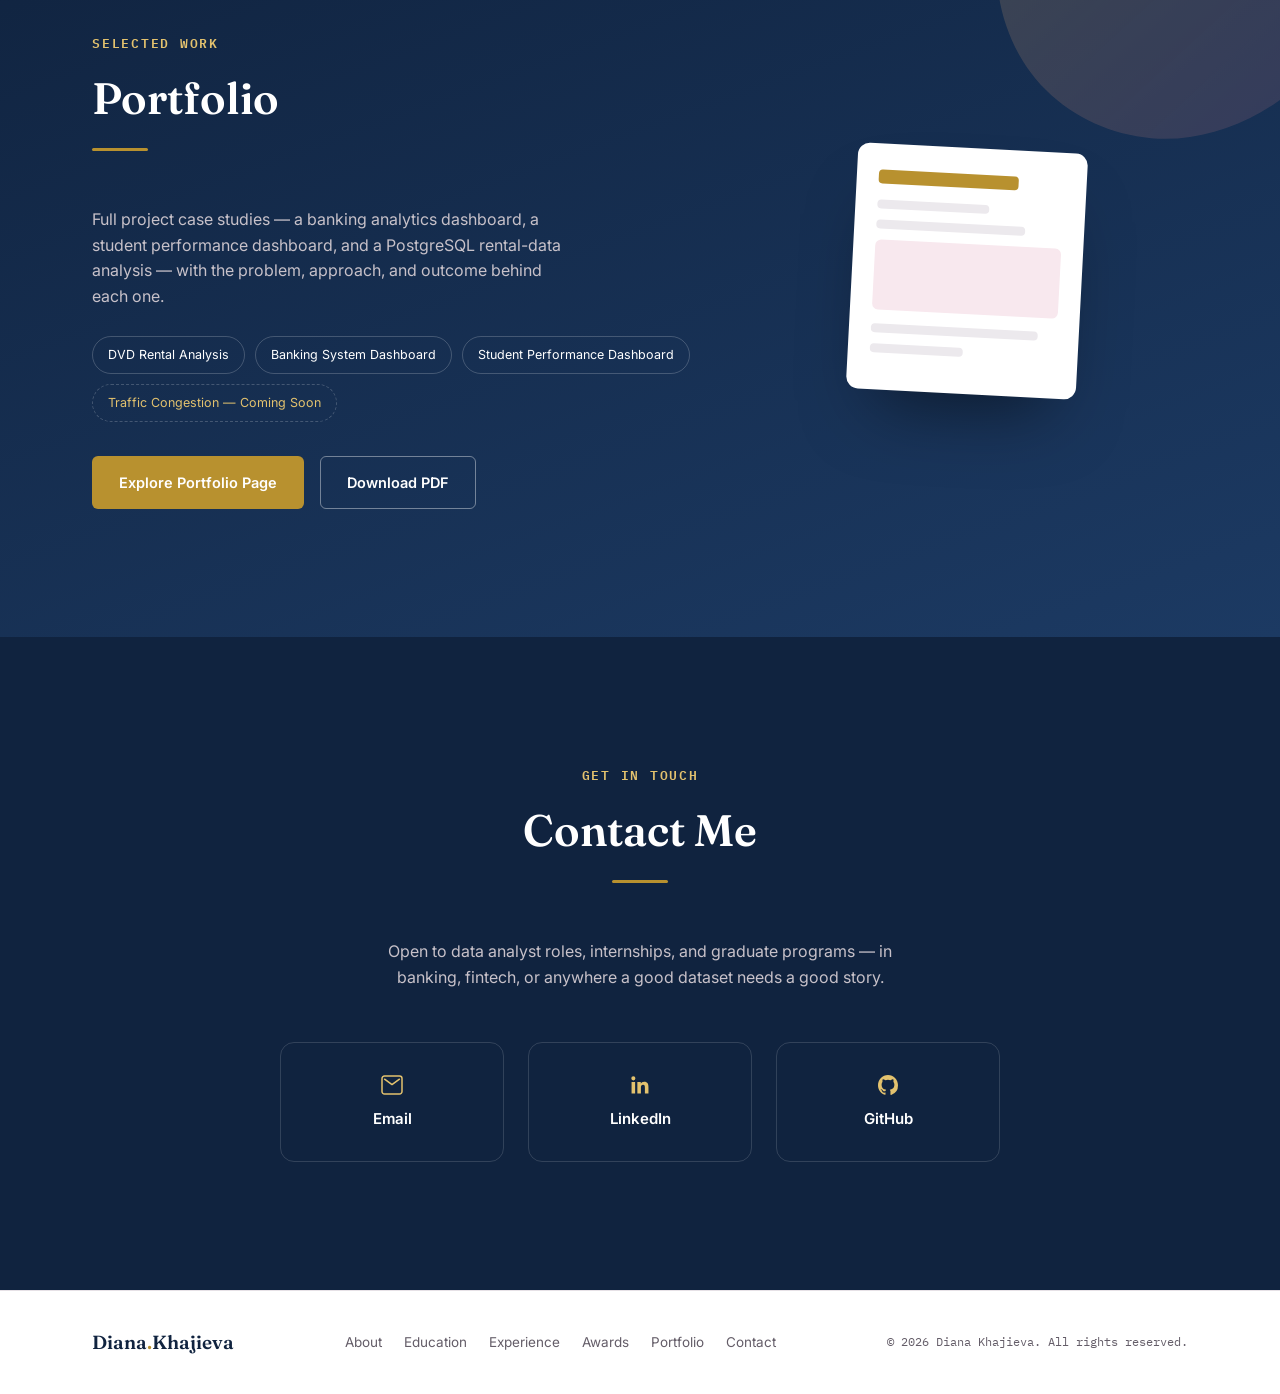
==== commit 7b2b60a6: "Add timeline section to experience in index.html Added a timeline section to the experience section " ====
--- a/index.html
+++ b/index.html
@@ -218,6 +218,7 @@
       <p class="reveal" style="color:var(--gray-600); margin-top:-36px; margin-bottom:44px; max-width:520px; font-size:14.5px;">Tap any role to see what it actually involved.</p>
 
 
+      <div class="timeline">
         <div class="timeline-item reveal">
           <div class="timeline-dot"></div>
           <div class="timeline-content">
